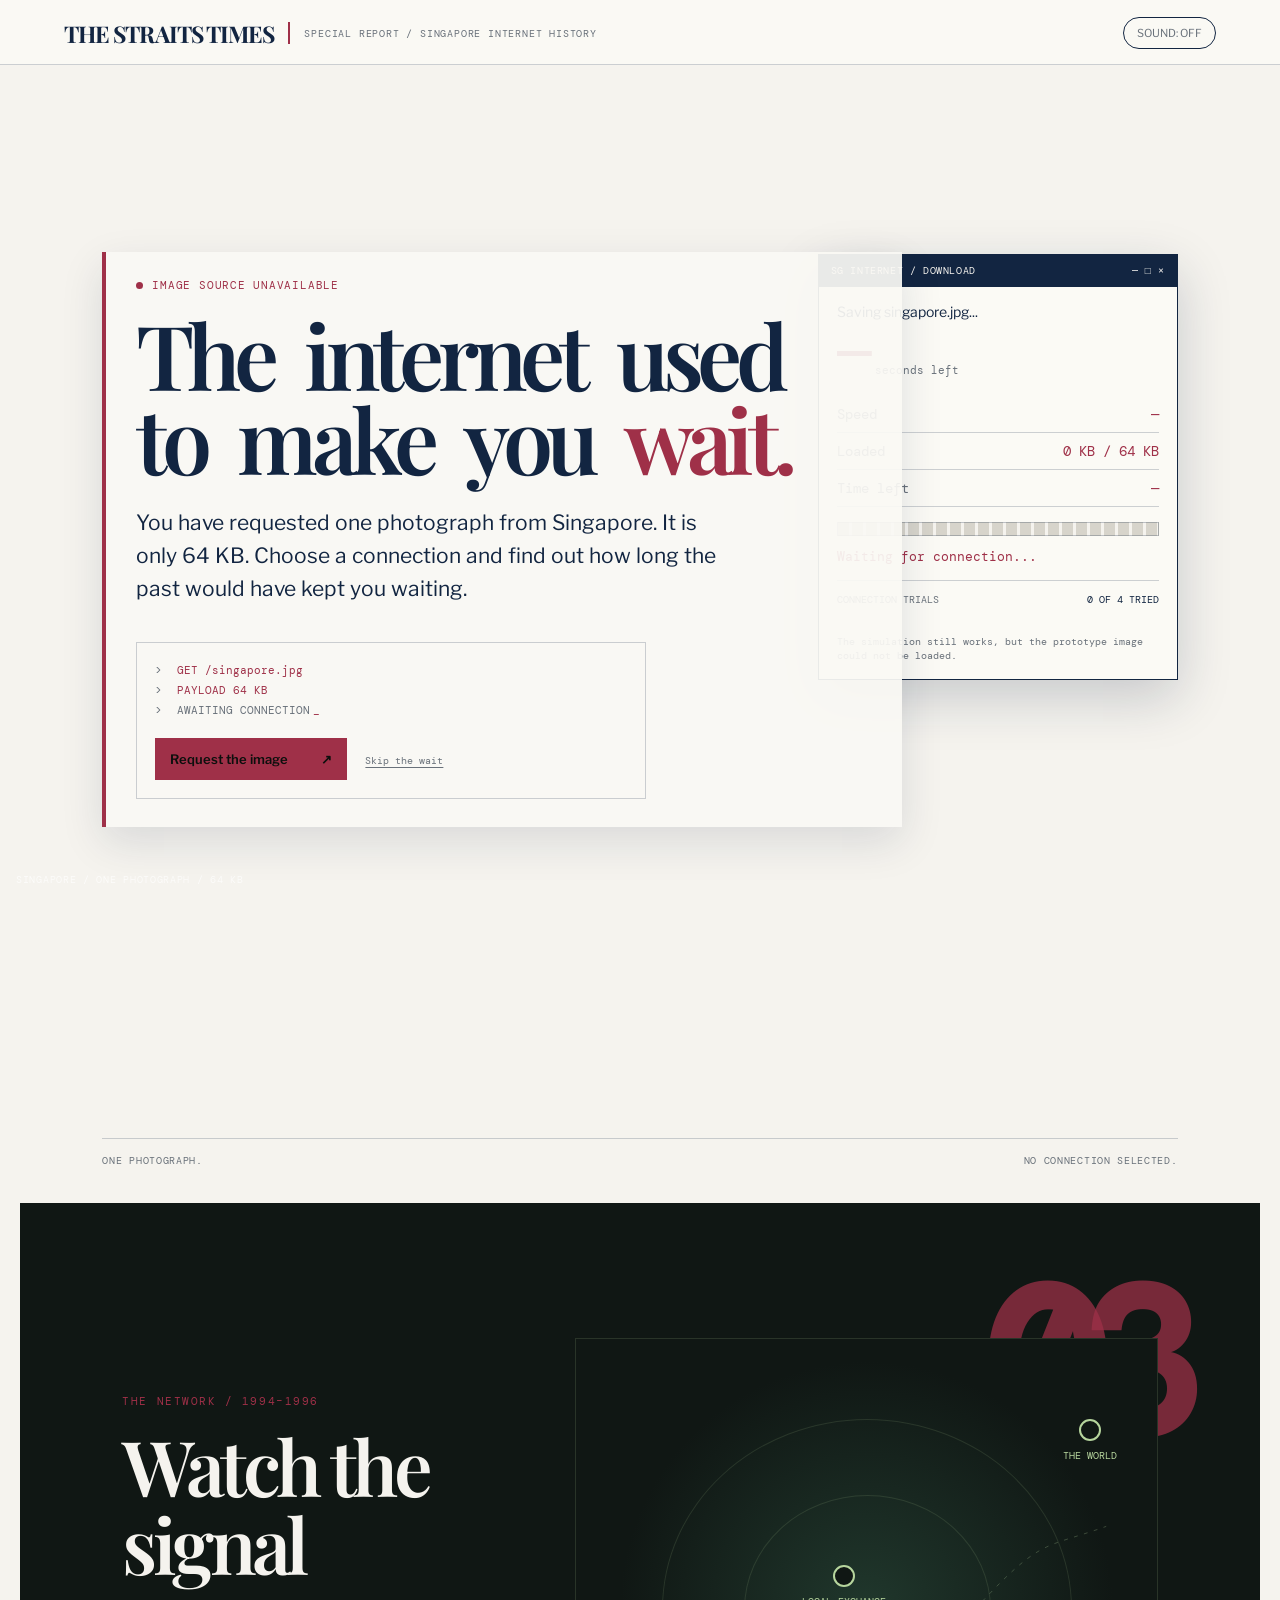
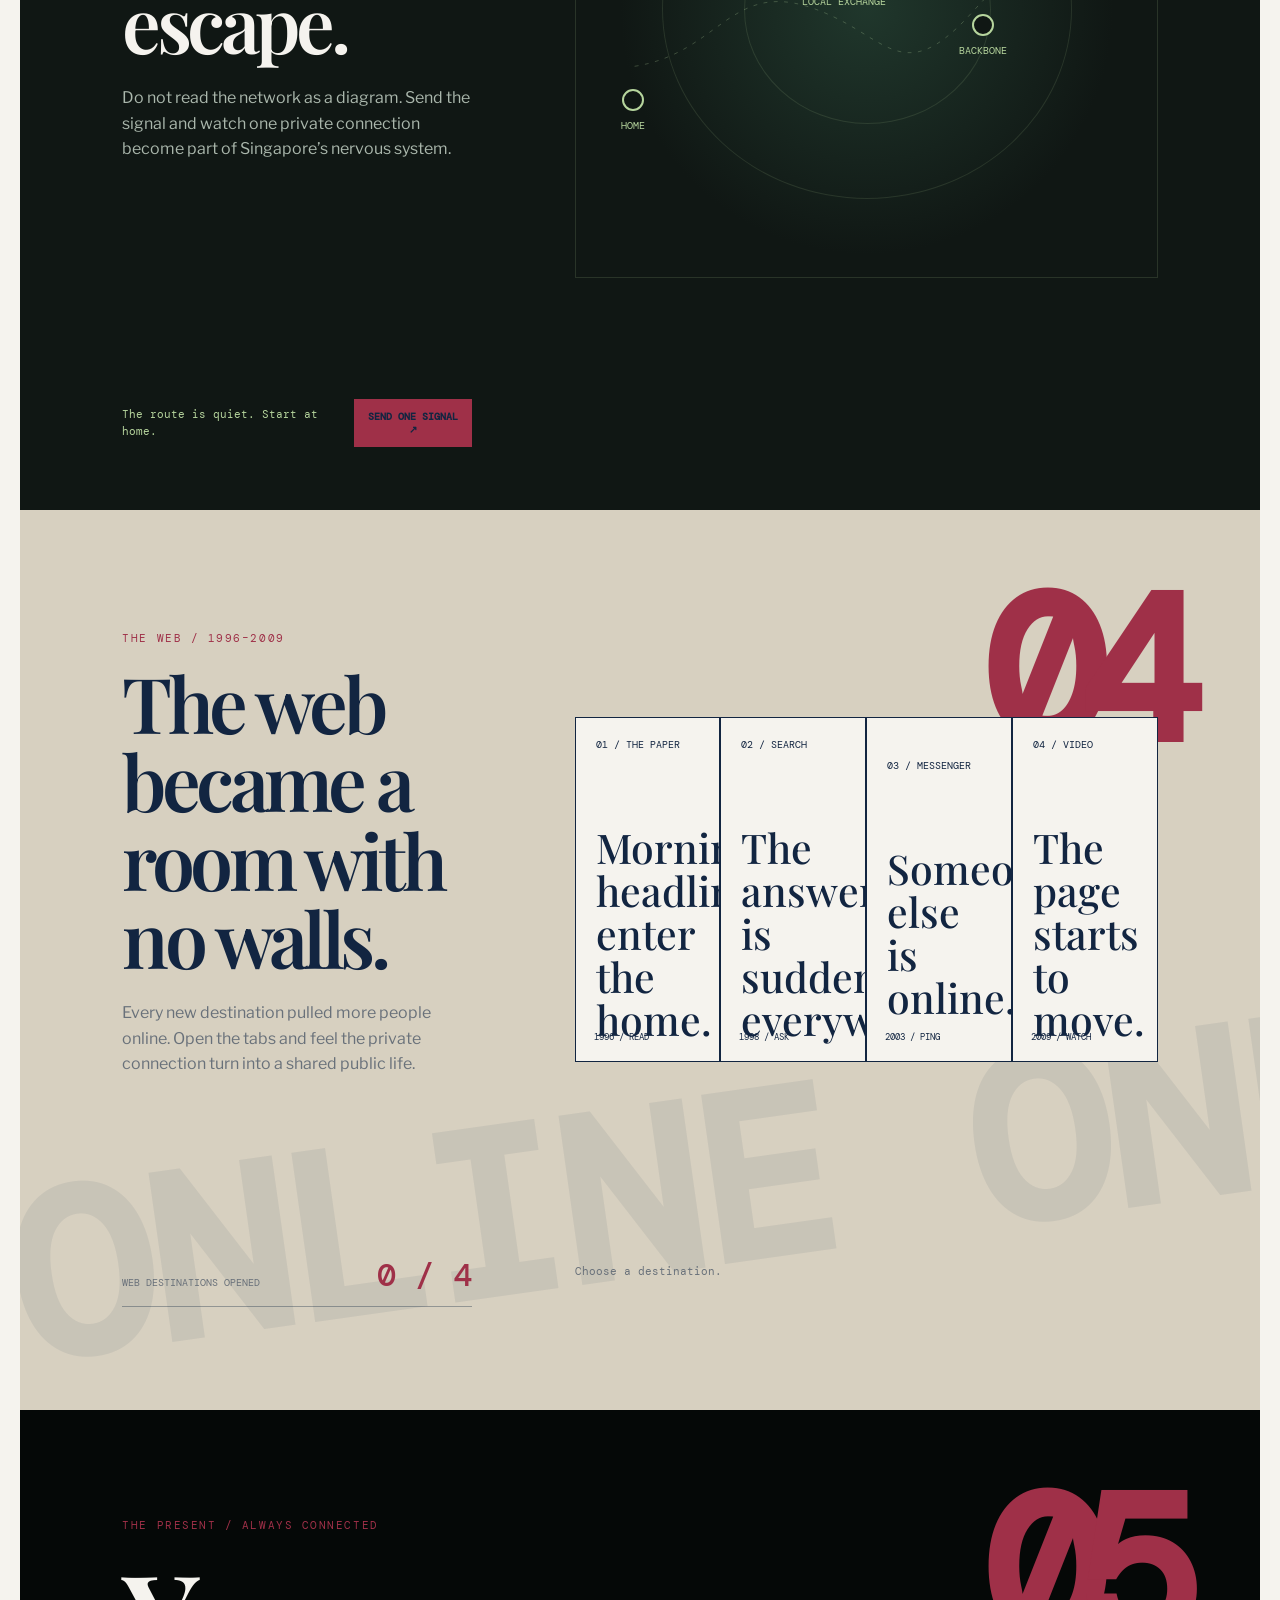
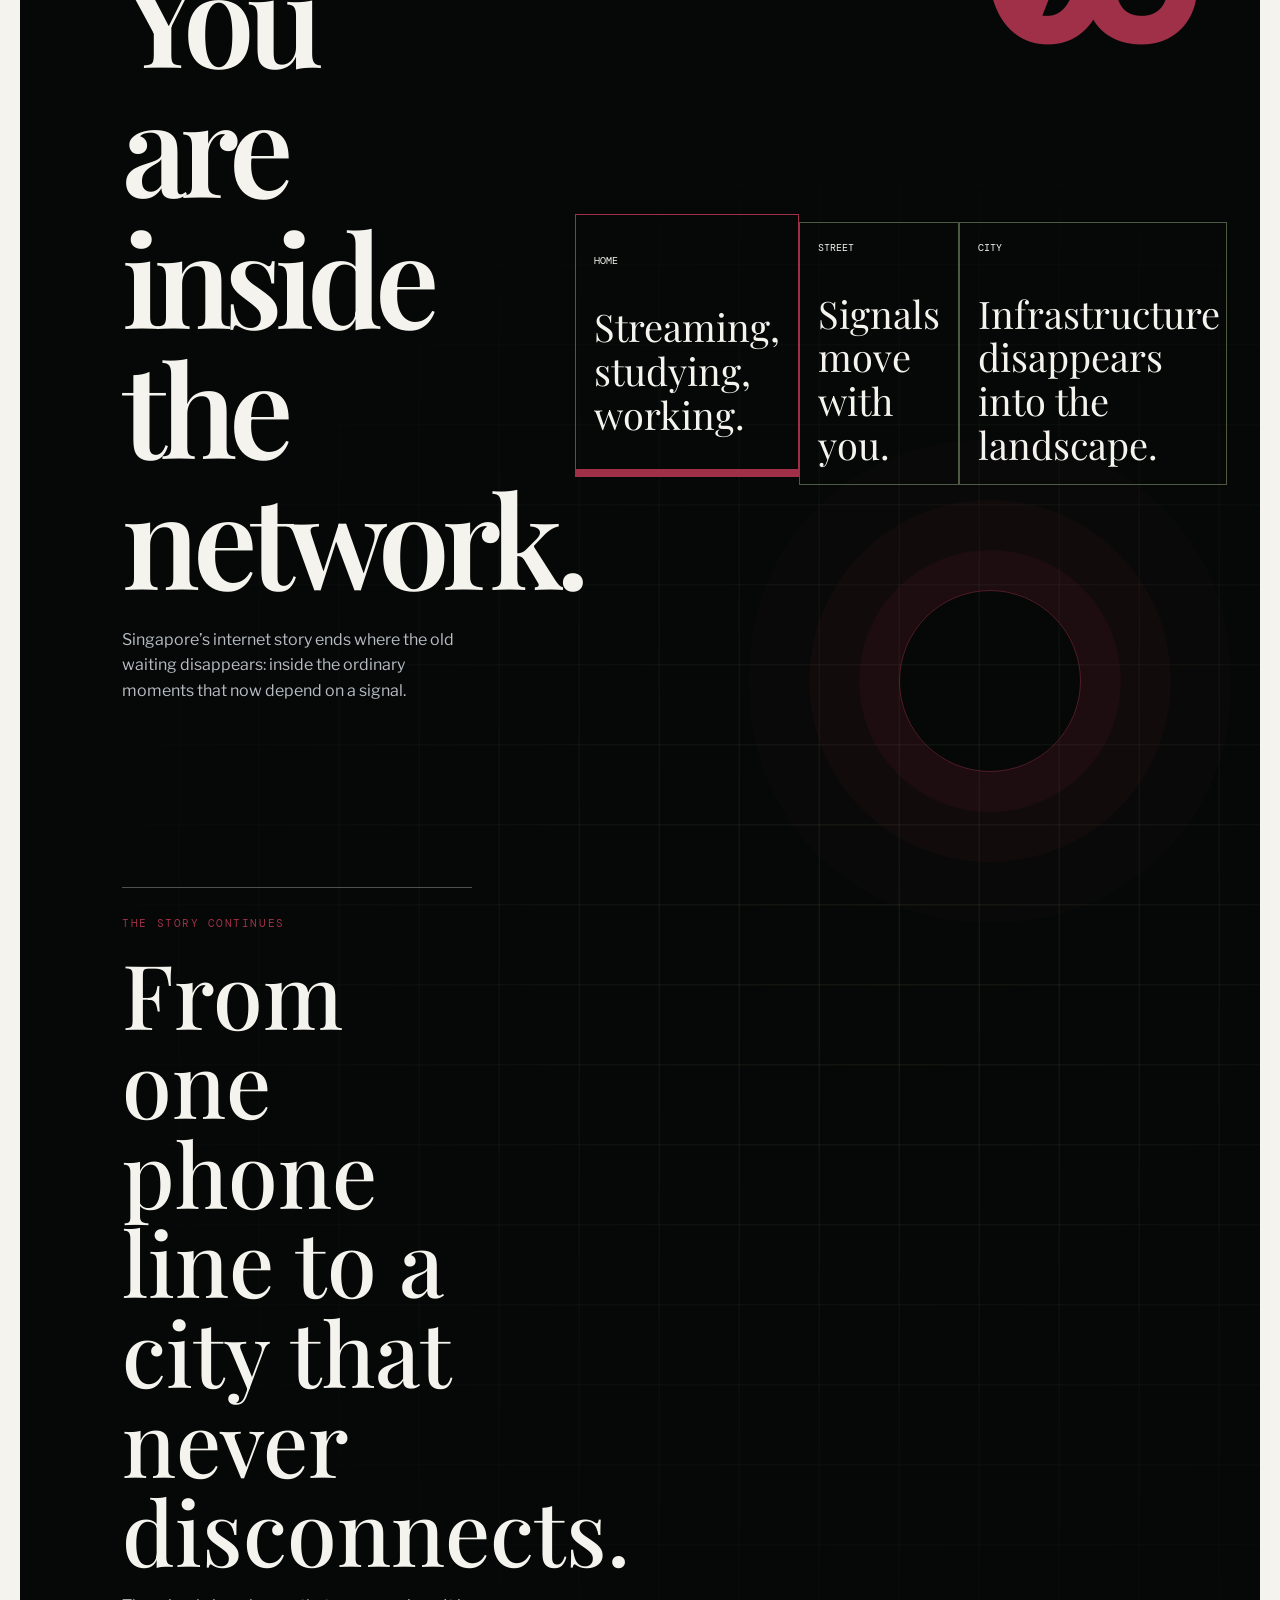
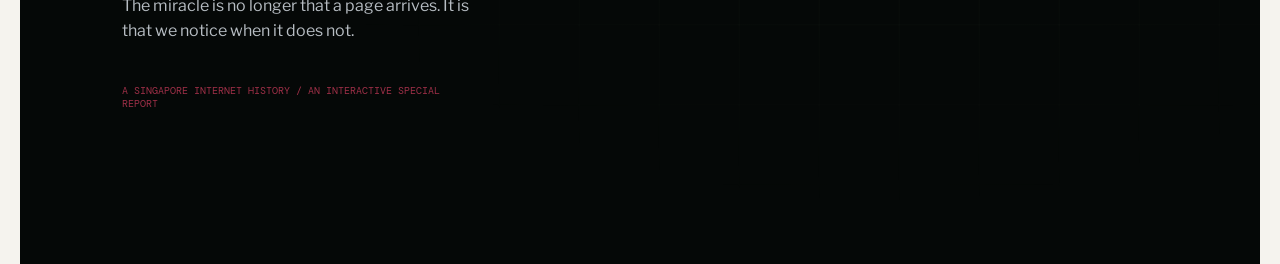
==== prototype.html @ 26a50303 "started a storytelling website" ====
<!doctype html>
<html lang="en">
  <head>
    <meta charset="utf-8">
    <meta name="viewport" content="width=device-width, initial-scale=1">
    <title>Singapore Connected — Loading Prototype</title>
    <link rel="stylesheet" href="prototype.css">
    <script src="https://cdn.jsdelivr.net/npm/d3@7"></script>
    <script src="https://cdn.jsdelivr.net/npm/scrollama@3"></script>
  </head>
  <body>
    <main class="experience" id="experience">
      <header class="topbar">
        <div class="masthead">
          <span class="masthead-name">THE STRAITS TIMES</span>
          <span class="masthead-rule" aria-hidden="true"></span>
          <span class="masthead-section">SPECIAL REPORT / SINGAPORE INTERNET HISTORY</span>
        </div>
        <button class="sound-toggle" id="soundToggle" type="button" aria-pressed="false">
          Sound: off
        </button>
      </header>

      <section class="intro" aria-labelledby="pageTitle">
        <p class="status-line"><span class="status-dot" aria-hidden="true"></span><span id="statusText">Connection timed out</span></p>
        <h1 id="pageTitle" aria-label="The internet used to make you wait.">
          <span class="title-word">The</span>
          <span class="title-word">internet</span>
          <span class="title-word">used</span>
          <span class="title-word">to</span>
          <span class="title-word">make</span>
          <span class="title-word">you</span>
          <span class="title-word title-word-accent">wait.</span>
        </h1>
        <p class="intro-copy">
          You have requested one photograph from Singapore. It is only 64 KB.
          Choose a connection and find out how long the past would have kept you waiting.
        </p>
        <div class="request-console">
          <div class="console-line"><span>&gt;</span> GET /singapore.jpg</div>
          <div class="console-line"><span>&gt;</span> PAYLOAD 64 KB</div>
          <div class="console-line console-muted" id="consoleStatus"><span>&gt;</span> AWAITING CONNECTION<span class="cursor" aria-hidden="true">_</span></div>
          <button class="request-button" id="requestButton" type="button">Request the image <span>↗</span></button>
          <button class="skip-button" id="skipButton" type="button">Skip the wait</button>
        </div>
      </section>

      <section class="loader-stage" aria-label="Internet loading simulation">
        <div class="photo-frame">
          <div class="photo-placeholder" aria-hidden="true">NO SIGNAL</div>
          <img
            id="scene"
            class="scene"
            src="https://images.unsplash.com/photo-1525625293386-3f8f99389edd?auto=format&fit=crop&w=1200&q=65"
            alt="Singapore skyline with Marina Bay Sands and the city skyline"
          >
          <div class="scanlines" aria-hidden="true"></div>
          <div class="load-mask" id="loadMask" aria-hidden="true"></div>
          <div class="image-caption">Singapore / one photograph / <span id="imageSize">64 KB</span></div>
        </div>

        <aside class="telemetry" aria-live="polite">
          <div class="window-bar">
            <span>SG INTERNET / DOWNLOAD</span>
            <span aria-hidden="true">— □ ×</span>
          </div>
          <div class="download-title" id="downloadTitle">Saving singapore.jpg...</div>
          <div class="wait-hero"><strong id="heroTime">—</strong><span>seconds left</span></div>
          <div class="telemetry-row"><span>Speed</span><strong id="speedReadout">—</strong></div>
          <div class="telemetry-row"><span>Loaded</span><strong id="loadedReadout">0 KB / 64 KB</strong></div>
          <div class="telemetry-row"><span>Time left</span><strong id="timeReadout">—</strong></div>
          <div class="progress-track" role="progressbar" aria-label="Image loading progress" aria-valuemin="0" aria-valuemax="100" aria-valuenow="0">
            <div class="progress-bar" id="progressBar"></div>
          </div>
          <p class="reveal-message" id="revealMessage">Waiting for connection...</p>
          <div class="comparison">
            <div class="comparison-heading"><span>Connection trials</span><strong id="triedCount">0 of 4 tried</strong></div>
            <div class="comparison-bars" id="comparisonBars"></div>
            <div class="comparison-multipliers" id="comparisonMultipliers"></div>
          </div>
          <p class="telemetry-note" id="telemetryNote">64 KB payload. Theoretical maximum speeds.</p>
        </aside>
      </section>

      <section class="connections" aria-labelledby="connectionsTitle">
        <div class="section-heading">
          <p class="eyebrow">Choose an era</p>
          <h2 id="connectionsTitle">Now try the connection you grew up with.</h2>
        </div>
        <div class="connection-grid" id="connectionGrid">
          <button class="connection is-selected" type="button" data-era="dialup">
            <span class="connection-glyph" aria-hidden="true"></span>
            <span class="connection-year">1990s</span>
            <strong>Dial-up</strong>
            <span class="connection-wait">≈ 9.1 s</span>
            <span class="connection-speed">56 kbps</span>
            <span class="connection-tag">telephone line</span>
          </button>
          <button class="connection" type="button" data-era="adsl">
            <span class="connection-glyph" aria-hidden="true"></span>
            <span class="connection-year">2000s</span>
            <strong>ADSL</strong>
            <span class="connection-wait">≈ 0.3 s</span>
            <span class="connection-speed">1.5 Mbps</span>
            <span class="connection-tag">always-on connection</span>
          </button>
          <button class="connection" type="button" data-era="fibre">
            <span class="connection-glyph" aria-hidden="true"></span>
            <span class="connection-year">2010s</span>
            <strong>Fibre</strong>
            <span class="connection-wait">≈ 5 ms</span>
            <span class="connection-speed">100 Mbps</span>
            <span class="connection-tag">light through glass</span>
          </button>
          <button class="connection" type="button" data-era="5g">
            <span class="connection-glyph" aria-hidden="true"></span>
            <span class="connection-year">Today</span>
            <strong>5G</strong>
            <span class="connection-wait">≈ 1 ms</span>
            <span class="connection-speed">1 Gbps</span>
            <span class="connection-tag">low-latency mobile</span>
          </button>
        </div>
        <p class="honesty-note">
          <span aria-hidden="true">i</span>
          Prototype timings use a 64 KB image payload and theoretical maximum speeds.
          Actual connections were often slower.
        </p>
        <p class="next-prompt" id="nextPrompt">Same image. Four connections.<br><strong>Try every connection to compare the eras.</strong></p>
      </section>

      <footer class="footer-note">
        <span>One photograph.</span>
        <span id="footerMessage">No connection selected.</span>
      </footer>

      <section class="story-part room-part" id="storyPart" aria-labelledby="storyTitle" hidden>
        <div class="room-intro">
          <p class="story-kicker">PART TWO / ENTER THE CONNECTED HOME</p>
          <h2 id="storyTitle">What did the internet interrupt?</h2>
          <p>Before it lived in every pocket, getting online took over one room, one phone line and everyone’s attention.</p>
          <button class="story-enter" id="enterStory" type="button">Enter the room <span aria-hidden="true">↗</span></button>
        </div>

        <div class="room-scene" id="firstConnection" aria-label="Interactive 1990s Singapore home office" hidden>
          <div class="room-window">
            <span>BLOCK 18 / SINGAPORE / 1994</span>
            <span>FRIDAY / 11:47 PM</span>
          </div>
          <div class="room-wall-copy">A small room.<br>A slow connection.<br>A new world.</div>
          <div class="desk">
            <div class="desk-lamp" aria-hidden="true"></div>
            <button class="room-object telephone-object" id="telephoneObject" type="button" aria-label="Inspect the telephone">
              <span class="telephone-cord"></span>
              <span class="telephone-body">☎<b id="phoneAlert">CALL</b></span>
              <small>telephone line</small>
            </button>
            <button class="room-meter" id="meterObject" type="button" aria-label="Inspect the connection meter">
              <span class="meter-face"><b id="meterCost">S$0.00</b><em id="meterMinutes">00:00 online</em></span>
              <small>connection meter</small>
            </button>
            <button class="room-object modem-object" id="modemObject" type="button" aria-label="Inspect the modem">
              <span class="modem-lights"><i></i><i></i><i></i></span>
              <strong>56k</strong>
              <small>modem</small>
            </button>
            <button class="room-object computer-object" id="computerObject" type="button" aria-label="Inspect the computer">
              <span class="computer-screen">
                <b id="computerStatus">OFFLINE</b>
                <em class="crt-lines" id="computerPage">
                  <span>WELCOME TO SINGAPORE</span>
                  <span>CONNECTING TO SINGNET...</span>
                  <span>THE WORLD IS A CLICK AWAY</span>
                </em>
              </span>
              <span class="computer-base"></span>
              <small>desktop computer</small>
            </button>
          </div>
          <div class="room-story-card" id="roomStoryCard">
            <p class="story-kicker" id="roomKicker">LOOK AROUND</p>
            <h3 id="roomStoryTitle">The connection is not here yet.</h3>
            <p id="roomStoryCopy">Three objects tell the story. Start with the telephone.</p>
            <div class="room-progress"><span id="roomProgress"></span></div>
            <div class="room-tracker" id="roomTracker">0 of 3 explored</div>
            <div class="user-growth" id="userGrowth" hidden>
              <div class="user-growth-number"><strong id="userCount">1,500</strong><span>SingNet users</span></div>
              <div class="house-icons" id="houseIcons" aria-hidden="true"></div>
              <p class="source-credit">Source: National Library Board, Infopedia</p>
            </div>
            <p class="next-chapter" id="nextChapter" hidden>Next: the connection leaves the room.</p>
            <button class="follow-cable" id="followCable" type="button" hidden>Follow the cable <span aria-hidden="true">→</span></button>
          </div>
          <div class="room-focus-controls" aria-label="Room navigation">
            <button id="exitRoom" type="button">Exit room <span aria-hidden="true">×</span></button>
            <button id="nextObject" type="button">Next object <span aria-hidden="true">→</span></button>
          </div>
          <div class="cable-journey" id="cableJourney" hidden>
            <svg viewBox="0 0 1200 700" role="img" aria-label="A cable travelling from a home through a neighbourhood exchange and out to the world">
              <path class="cable-route" d="M92 516 C260 540 310 420 450 456 S620 570 744 420 S930 228 1128 176" />
              <circle cx="92" cy="516" r="13" /><circle cx="744" cy="420" r="13" /><circle cx="1128" cy="176" r="13" />
            </svg>
            <div class="cable-label cable-home">YOUR HOME</div>
            <div class="cable-label cable-exchange">THE EXCHANGE</div>
            <div class="cable-label cable-world">THE WORLD</div>
            <div class="cable-copy">
              <p class="story-kicker">FINAL FRAME / FOLLOW THE CABLE</p>
              <h3>The connection leaves the room.</h3>
              <p>From one telephone line, the signal travels to an exchange, across the city and out into a much larger network.</p>
              <button class="chapter-next" id="continueChapter3" type="button">Continue to Chapter 3 <span aria-hidden="true">→</span></button>
            </div>
          </div>
          <div class="room-caption">An imagined Singapore home office, reconstructed from the technology of the period.</div>
        </div>
      </section>

      <section class="story-chapter chapter-three" id="chapter3" hidden aria-labelledby="chapter3Title">
        <div class="chapter-number">03</div>
        <div class="chapter-heading">
          <p class="story-kicker">THE NETWORK / 1994–1996</p>
          <h2 id="chapter3Title">Watch the signal escape.</h2>
          <p>Do not read the network as a diagram. Send the signal and watch one private connection become part of Singapore’s nervous system.</p>
        </div>
        <div class="network-map" id="networkMap">
          <div class="network-node node-home" data-node="home"><i></i><span>home</span></div>
          <div class="network-node node-exchange" data-node="exchange"><i></i><span>local exchange</span></div>
          <div class="network-node node-backbone" data-node="backbone"><i></i><span>backbone</span></div>
          <div class="network-node node-world" data-node="world"><i></i><span>the world</span></div>
          <svg viewBox="0 0 900 440" aria-hidden="true">
            <path d="M92 310 C220 290 240 180 360 218 S500 350 610 230 S720 130 820 94"></path>
          </svg>
          <span class="network-packet" id="networkPacket" aria-hidden="true"></span>
        </div>
        <div class="chapter-action">
          <p class="chapter-status" id="networkStatus">The route is quiet. Start at home.</p>
          <button class="chapter-button" id="sendSignal" type="button">Send one signal <span>↗</span></button>
          <button class="chapter-button" id="continueChapter4" type="button" hidden>Open the web <span>→</span></button>
        </div>
      </section>

      <section class="story-chapter chapter-four" id="chapter4" hidden aria-labelledby="chapter4Title">
        <div class="chapter-number">04</div>
        <div class="chapter-heading">
          <p class="story-kicker">THE WEB / 1996–2009</p>
          <h2 id="chapter4Title">The web became a room with no walls.</h2>
          <p>Every new destination pulled more people online. Open the tabs and feel the private connection turn into a shared public life.</p>
        </div>
        <div class="web-grid" id="webGrid">
          <button class="web-card" type="button" data-web="news"><span>01 / THE PAPER</span><strong>Morning headlines enter the home.</strong><i>1996 / READ</i></button>
          <button class="web-card" type="button" data-web="search"><span>02 / SEARCH</span><strong>The answer is suddenly everywhere.</strong><i>1998 / ASK</i></button>
          <button class="web-card" type="button" data-web="social"><span>03 / MESSENGER</span><strong>Someone else is online.</strong><i>2003 / PING</i></button>
          <button class="web-card" type="button" data-web="video"><span>04 / VIDEO</span><strong>The page starts to move.</strong><i>2009 / WATCH</i></button>
        </div>
        <div class="crowd-meter">
          <span>web destinations opened</span>
          <strong id="webCount">0 / 4</strong>
        </div>
        <p class="chapter-status" id="webStatus">Choose a destination.</p>
        <button class="chapter-button chapter-four-next" id="continueChapter5" type="button" hidden>Continue to Chapter 5 <span>→</span></button>
      </section>

      <section class="story-chapter chapter-five" id="chapter5" hidden aria-labelledby="chapter5Title">
        <div class="chapter-number">05</div>
        <div class="chapter-heading">
          <p class="story-kicker">THE PRESENT / ALWAYS CONNECTED</p>
          <h2 id="chapter5Title">You are inside the network.</h2>
          <p>Singapore’s internet story ends where the old waiting disappears: inside the ordinary moments that now depend on a signal.</p>
        </div>
        <div class="always-grid" id="alwaysGrid">
          <button type="button" class="always-card is-active" data-always="home"><b>HOME</b><span>Streaming, studying, working.</span></button>
          <button type="button" class="always-card" data-always="street"><b>STREET</b><span>Signals move with you.</span></button>
          <button type="button" class="always-card" data-always="city"><b>CITY</b><span>Infrastructure disappears into the landscape.</span></button>
        </div>
        <div class="chapter-five-outro">
          <p class="story-kicker">THE STORY CONTINUES</p>
          <h3 id="alwaysTitle">From one phone line to a city that never disconnects.</h3>
          <p id="alwaysCopy">The miracle is no longer that a page arrives. It is that we notice when it does not.</p>
          <p class="final-credit">A Singapore internet history / an interactive special report</p>
        </div>
      </section>
    </main>
    <script src="prototype.js"></script>
  </body>
</html>
---- prototype.css ----
@import url('https://fonts.googleapis.com/css2?family=DM+Mono:wght@400;500&family=Libre+Franklin:wght@400;500;600;700&family=Playfair+Display:wght@500;600;700&display=swap');

:root {
  color-scheme: light;
  --ink: #122541;
  --muted: #69717a;
  --line: rgba(18, 37, 65, 0.2);
  --acid: #9f3048;
  --blue: #122541;
  --background: #f5f3ee;
  --panel: #fbfaf6;
}
@keyframes packet-route {
  0% { left: 10%; top: 68%; }
  35% { left: 41%; top: 45%; }
  68% { left: 68%; top: 54%; }
  100% { left: 90%; top: 17%; }
}
@keyframes cable-travel {
  to { stroke-dashoffset: -120; }
}
@keyframes cable-pulse {
  50% { filter: drop-shadow(0 0 12px rgba(159,48,72,.8)); transform: scale(1.25); transform-origin: center; }
}
@keyframes telephone-ring {
  0%, 100% { transform: translateX(0) rotate(0); }
  50% { transform: translateX(3px) rotate(4deg); }
}
@keyframes crt-line-in {
  from { opacity: 0; transform: translateY(5px); }
  to { opacity: 1; transform: translateY(0); }
}
.experience.is-transmitting .load-mask { background: repeating-linear-gradient(0deg, #0c0f0d 0, #0c0f0d 5px, #151a16 6px, #0c0f0d 8px); }
.experience.is-transmitting .scene { animation: signal-jitter .8s steps(2, end) infinite; }

* { box-sizing: border-box; }

body {
  margin: 0;
  background: var(--background);
  color: var(--ink);
  font-family: "Libre Franklin", Arial, sans-serif;
  overflow-x: hidden;
}

button { font: inherit; }

.experience {
  min-height: 100vh;
  max-width: none;
  margin: auto;
  padding: 0;
  overflow: hidden;
}

.topbar, .footer-note, .telemetry-row {
  display: flex;
  align-items: center;
  justify-content: space-between;
}

.topbar {
  align-items: center;
  background: rgba(250, 249, 245, .94);
  border-bottom: 1px solid var(--line);
  color: var(--ink);
  left: 0;
  padding: 17px clamp(20px, 5vw, 76px) 15px;
  position: absolute;
  right: 0;
  top: 0;
  z-index: 5;
}
.masthead { align-items: center; display: flex; gap: 14px; }
.masthead-name { font: 700 clamp(17px, 1.8vw, 25px) "Playfair Display", Georgia, serif; letter-spacing: -.04em; }
.masthead-rule { background: var(--acid); height: 22px; width: 2px; }
.masthead-section { color: var(--muted); font: 10px "DM Mono", monospace; letter-spacing: .08em; }
.eyebrow, .telemetry-label, .connection-year, .status-line, .image-caption, .honesty-note, .footer-note {
  font-family: "DM Mono", monospace;
  letter-spacing: .07em;
  text-transform: uppercase;
}
.eyebrow { color: var(--muted); font-size: 11px; margin: 0; }
.sound-toggle {
  border: 1px solid var(--ink);
  border-radius: 999px;
  background: transparent;
  color: var(--muted);
  cursor: pointer;
  font-size: 11px;
  padding: 8px 13px;
  text-transform: uppercase;
}
.sound-toggle:hover, .sound-toggle[aria-pressed="true"] { border-color: var(--acid); color: var(--acid); }

.intro {
  background: rgba(250, 249, 245, .93);
  border-left: 4px solid var(--acid);
  box-shadow: 0 15px 40px rgba(18, 37, 65, .12);
  left: clamp(20px, 8vw, 120px);
  max-width: 800px;
  padding: 26px 30px 28px;
  position: absolute;
  top: clamp(150px, 28vh, 290px);
  transition: opacity .8s ease, transform .8s ease;
  z-index: 4;
}
.status-line { align-items: center; color: var(--acid); display: flex; font-size: 11px; gap: 9px; margin: 0 0 20px; }
.status-dot { background: var(--acid); border-radius: 50%; display: inline-block; height: 7px; width: 7px; }
.status-dot.is-loading { animation: pulse 1s infinite; }
h1, h2, p { margin-top: 0; }
h1 { font: 600 clamp(42px, 7vw, 92px)/.94 "Playfair Display", Georgia, serif; letter-spacing: -.07em; margin-bottom: 27px; max-width: 780px; }
.title-word { display: inline-block; margin-right: .18em; opacity: 0; transform: translateY(28px) rotate(2deg); animation: word-in .8s cubic-bezier(.2,.8,.2,1) forwards; }
.title-word:nth-child(2) { animation-delay: .08s; }
.title-word:nth-child(3) { animation-delay: .16s; }
.title-word:nth-child(4) { animation-delay: .24s; }
.title-word:nth-child(5) { animation-delay: .32s; }
.title-word:nth-child(6) { animation-delay: .40s; }
.title-word:nth-child(7) { animation-delay: .48s; }
.title-word-accent { color: var(--acid); }
.intro-copy { color: var(--ink); font-size: clamp(17px, 1.7vw, 21px); line-height: 1.55; max-width: 590px; }
.request-console { border: 1px solid var(--line); margin-top: 37px; max-width: 510px; padding: 18px; position: relative; }
.console-line { color: var(--acid); font: 11px/1.8 "DM Mono", monospace; }
.console-line span:first-child { color: var(--muted); margin-right: 8px; }
.console-muted { color: var(--muted); }
.console-line.is-active { animation: console-flicker 1.1s steps(2, end) infinite; color: var(--ink); }
.cursor { animation: blink .9s infinite; color: var(--acid); margin-left: 3px; }
.request-button { background: var(--acid); border: 0; color: #0c0f0d; cursor: pointer; font-size: 13px; font-weight: 600; margin-top: 18px; padding: 13px 15px; }
.request-button:hover { background: var(--ink); }
.request-button span { display: inline-block; margin-left: 30px; transition: transform .2s; }
.request-button:hover span { transform: translate(3px, -3px); }
.skip-button { background: none; border: 0; color: var(--muted); cursor: pointer; font: 10px "DM Mono", monospace; margin-left: 15px; padding: 10px 0; text-decoration: underline; text-underline-offset: 3px; }
.skip-button:hover { color: var(--ink); }

.loader-stage { min-height: 100vh; position: relative; }
.photo-frame { background: #070907; height: 100vh; overflow: hidden; position: relative; width: 100vw; }
.photo-placeholder { align-items: center; color: #586058; display: flex; font: 11px "DM Mono", monospace; inset: 0; justify-content: center; letter-spacing: .2em; position: absolute; }
.scene { display: block; filter: grayscale(1) contrast(1.15) brightness(.7); height: 100%; object-fit: cover; opacity: .9; width: 100%; }
.scene.is-revealed { filter: grayscale(0) contrast(1.05) brightness(.95); }
.scene[data-era="dialup"] { filter: grayscale(1) sepia(.22) contrast(1.18) brightness(.78) blur(.45px); image-rendering: pixelated; }
.scene[data-era="adsl"] { filter: grayscale(.55) sepia(.08) contrast(1.06) saturate(.8); }
.scene[data-era="fibre"] { filter: contrast(1.02) saturate(1.02); }
.scene[data-era="5g"] { filter: contrast(1.04) saturate(1.16); }
.load-mask { background: var(--background); inset: 0; position: absolute; transform-origin: top; }
.scanlines { background: repeating-linear-gradient(0deg, transparent 0, transparent 3px, rgba(0, 0, 0, .13) 4px); inset: 0; pointer-events: none; position: absolute; }
.image-caption { bottom: 14px; color: rgba(255,255,255,.7); font-size: 10px; left: 16px; position: absolute; }

.telemetry {
  background: rgba(251, 250, 246, .97);
  border: 1px solid var(--ink);
  box-shadow: 0 18px 50px rgba(18, 37, 65, .2);
  bottom: clamp(220px, 24vh, 280px);
  padding: 0 18px 16px;
  position: absolute;
  right: clamp(20px, 8vw, 120px);
  width: min(360px, calc(100vw - 40px));
  z-index: 3;
}
.window-bar {
  background: var(--ink);
  border-bottom: 1px solid var(--ink);
  color: var(--background);
  display: flex;
  font: 10px "DM Mono", monospace;
  justify-content: space-between;
  letter-spacing: .06em;
  margin: 0 -18px 16px;
  padding: 9px 12px;
}
.download-title { color: var(--ink); font-size: 14px; margin-bottom: 7px; }
.wait-hero { align-items: baseline; display: flex; gap: 9px; margin-bottom: 14px; }
.wait-hero strong { color: var(--acid); font: 500 clamp(42px, 5vw, 58px) "DM Mono", monospace; letter-spacing: -.09em; line-height: .95; }
.wait-hero span { color: var(--muted); font: 11px "DM Mono", monospace; }
.telemetry-row { border-bottom: 1px solid var(--line); font: 14px "DM Mono", monospace; padding: 9px 0; }
.telemetry-row span { color: var(--muted); }
.telemetry-row strong { color: var(--acid); font-weight: 400; }
.progress-track { background: repeating-linear-gradient(90deg, #d7d4cb 0 11px, #f5f3ee 11px 14px); border: 1px solid rgba(18,37,65,.25); height: 14px; margin: 15px 0 12px; overflow: hidden; padding: 2px; }
.progress-bar { background: repeating-linear-gradient(90deg, var(--acid) 0 9px, transparent 9px 12px); height: 100%; transform: scaleX(0); transform-origin: left; width: 100%; }
.reveal-message { color: var(--acid); font: 13px/1.4 "DM Mono", monospace; margin: 10px 0 14px; min-height: 0; }
.comparison { border-top: 1px solid var(--line); padding-top: 12px; }
.comparison-heading { color: var(--muted); display: flex; font: 10px "DM Mono", monospace; justify-content: space-between; margin-bottom: 8px; text-transform: uppercase; }
.comparison-heading strong { color: var(--ink); font-weight: 400; }
.comparison-bars { display: grid; gap: 5px; }
.comparison-item { align-items: center; display: grid; gap: 7px; grid-template-columns: 38px 1fr 54px; }
.comparison-label, .comparison-value { color: var(--muted); font: 9px "DM Mono", monospace; }
.comparison-value { color: var(--ink); text-align: right; }
.comparison-track { background: #262b26; height: 5px; overflow: hidden; }
.comparison-fill { background: var(--acid); height: 100%; transform-origin: left; }
.comparison-multipliers { color: var(--acid); display: grid; font: 10px/1.5 "DM Mono", monospace; gap: 2px; margin-top: 9px; }
.telemetry-note { color: var(--muted); font: 10px/1.4 "DM Mono", monospace; margin: 12px 0 0; }
.next-prompt { color: var(--muted); font: 11px/1.7 "DM Mono", monospace; margin: 18px 0 0; opacity: 0; transform: translateY(8px); transition: opacity .6s .35s, transform .6s .35s; }
.next-prompt strong { color: var(--ink); font-weight: 400; }
.next-prompt.is-visible { opacity: 1; transform: translateY(0); }
.room-part { min-height: 100vh; overflow: hidden; padding: 0; position: relative; }
.room-intro { left: clamp(24px, 8vw, 130px); max-width: 470px; position: absolute; top: 16vh; z-index: 4; }
.room-intro h2 { font-size: clamp(48px, 8vw, 110px); margin-bottom: 20px; }
.room-intro > p:not(.story-kicker) { color: var(--muted); font-size: 17px; line-height: 1.55; max-width: 410px; }
.room-scene { background: linear-gradient(180deg, #252b35 0 57%, #4a2d2b 57% 60%, #211a1b 60% 100%); height: 100vh; min-height: 680px; overflow: hidden; position: relative; transform-origin: center; transition: background 1s ease, transform .9s cubic-bezier(.2,.8,.2,1); width: 100%; }
.room-scene.is-zooming { transform: scale(1.65); }
.room-scene.room-awake { background: linear-gradient(180deg, #dedbd1 0 57%, #a96545 57% 60%, #553d35 60% 100%); }
.room-scene[data-frame="1"] { background: linear-gradient(180deg, #b9b3a5 0 57%, #a96545 57% 60%, #553d35 60% 100%); }
.room-scene[data-frame="2"] { background: linear-gradient(180deg, #dedbd1 0 57%, #a96545 57% 60%, #553d35 60% 100%); }
.room-scene[data-frame="3"] { background: linear-gradient(180deg, #d9d8d1 0 57%, #a96545 57% 60%, #553d35 60% 100%); }
.room-scene.frame-change { animation: frame-flash .65s ease; }
.room-scene::before { background: repeating-linear-gradient(90deg, transparent 0 90px, rgba(18,37,65,.045) 91px 92px), linear-gradient(110deg, transparent 35%, rgba(255,255,255,.35) 35.2% 55%, transparent 55.2%); content: ""; inset: 0; pointer-events: none; position: absolute; }
.room-window { color: rgba(18,37,65,.55); display: flex; font: 10px "DM Mono", monospace; justify-content: space-between; left: 5vw; letter-spacing: .1em; position: absolute; right: 5vw; top: 25px; }
.room-wall-copy { bottom: 39%; color: rgba(18,37,65,.12); font: 600 clamp(38px, 6vw, 90px)/.86 "Playfair Display", Georgia, serif; position: absolute; right: 7vw; text-align: right; }
.desk { background: linear-gradient(180deg, #9a5d40, #58362e); bottom: 0; height: 42%; left: 0; position: absolute; right: 0; }
.desk::before { background: rgba(18,37,65,.2); content: ""; height: 10px; left: 0; position: absolute; right: 0; top: 0; }
.desk-lamp { background: #d3a776; border-radius: 50% 50% 5px 5px; height: 120px; position: absolute; right: 14%; top: -150px; transform: perspective(100px) rotateX(12deg); width: 150px; }
.desk-lamp::after { background: #122541; content: ""; height: 150px; left: 73px; position: absolute; top: 110px; width: 4px; }
.room-object { background: transparent; border: 0; color: var(--ink); cursor: pointer; position: absolute; z-index: 2; }
.room-object small { color: var(--background); display: block; font: 10px "DM Mono", monospace; margin-top: 8px; text-transform: uppercase; }
.room-object:hover small, .room-object.is-inspected small { color: var(--acid); }
.telephone-object { left: 14%; top: 31%; transform: rotate(-5deg); }
.telephone-body { background: #eee5d4; border: 3px solid var(--ink); border-radius: 22px 22px 12px 12px; box-shadow: 8px 10px 0 rgba(18,37,65,.2); display: block; font-size: 46px; height: 64px; line-height: 58px; position: relative; width: 114px; }
.telephone-body b { color: var(--acid); display: block; font: 9px "DM Mono", monospace; left: 76px; position: absolute; top: 16px; transform: rotate(5deg); }
.telephone-cord { border-bottom: 2px solid var(--ink); border-radius: 50%; display: block; height: 40px; left: 70px; position: absolute; top: 60px; width: 80px; }
.room-meter { background: #d3a776; border: 3px solid var(--ink); box-shadow: 8px 10px 0 rgba(18,37,65,.2); color: var(--ink); cursor: pointer; left: 26%; padding: 10px; position: absolute; top: 37%; transform: rotate(3deg); z-index: 2; }
.room-meter small { color: var(--background); display: block; font: 10px "DM Mono", monospace; margin-top: 8px; text-transform: uppercase; }
.meter-face { background: #292b28; border: 2px solid var(--ink); display: block; padding: 9px 10px 7px; text-align: left; width: 122px; }
.meter-face b { color: var(--acid); display: block; font: 600 18px "DM Mono", monospace; }
.meter-face em { color: #b6d59d; display: block; font: 9px "DM Mono", monospace; margin-top: 5px; }
.room-meter:hover, .room-meter.is-inspected { filter: drop-shadow(0 0 15px rgba(159,48,72,.5)); }
.modem-object { left: 39%; top: 25%; }
.modem-object strong { background: #2b2924; border: 3px solid var(--ink); box-shadow: 8px 10px 0 rgba(18,37,65,.2); color: #b6d59d; display: block; font: 600 32px "DM Mono", monospace; letter-spacing: -.12em; padding: 28px 16px 18px; width: 150px; }
.modem-lights { display: flex; gap: 7px; left: 16px; position: absolute; top: 16px; z-index: 1; }
.modem-lights i { background: #b6d59d; border-radius: 50%; height: 5px; width: 5px; }
.computer-object { right: 10%; top: 8%; }
.computer-screen { background: #263d32; border: 9px solid #e6dfd0; box-shadow: 12px 14px 0 rgba(18,37,65,.25); display: flex; flex-direction: column; height: 190px; justify-content: center; padding: 15px; text-align: left; width: 290px; }
.computer-screen b { color: #b6d59d; font: 14px "DM Mono", monospace; }
.computer-screen em { color: #9db18d; font: 12px/1.4 "DM Mono", monospace; margin-top: 12px; }
.crt-lines { display: flex; flex-direction: column; gap: 7px; }
.crt-lines span { opacity: 0; }
.room-scene.computer-online .crt-lines span { animation: crt-line-in .45s forwards; }
.room-scene.computer-online .crt-lines span:nth-child(2) { animation-delay: .5s; }
.room-scene.computer-online .crt-lines span:nth-child(3) { animation-delay: 1s; }
.computer-base { background: #e6dfd0; display: block; height: 16px; margin: 0 auto; width: 180px; }
.room-object.is-inspected { filter: drop-shadow(0 0 15px rgba(159,48,72,.5)); }
.room-scene.is-focused { transform: scale(2.35); }
.room-scene.is-focused .room-object:not(.is-inspected), .room-scene.is-focused .room-window, .room-scene.is-focused .room-wall-copy, .room-scene.is-focused .room-caption, .room-scene.is-focused .desk-lamp { opacity: .08; }
.room-scene.is-focused .room-story-card { transform: scale(.43); transform-origin: left bottom; }
.room-scene.is-focused .room-focus-controls { display: flex; transform: scale(.43); transform-origin: right top; }
.room-focus-controls { display: none; gap: 8px; position: absolute; right: 5vw; top: 62px; z-index: 8; }
.room-focus-controls button { background: var(--background); border: 1px solid var(--ink); color: var(--ink); cursor: pointer; font: 600 10px "DM Mono", monospace; padding: 11px 13px; text-transform: uppercase; }
.room-focus-controls button:hover { background: var(--acid); }
.room-scene.phone-occupied .telephone-body { background: #d3a776; }
.room-scene.phone-ringing .telephone-body { animation: telephone-ring .18s steps(2, end) infinite; background: var(--acid); }
.room-scene.phone-ringing .modem-object { filter: grayscale(1); opacity: .45; }
.room-scene.connection-cut .computer-screen { filter: brightness(.45); }
.room-scene.connection-cut #computerStatus { color: var(--acid); }
.room-scene.connection-cut #computerPage { opacity: .25; }
.room-scene.modem-active .modem-lights i:nth-child(2) { animation: modem-blink .45s infinite; }
.room-scene.modem-active .modem-lights i:nth-child(3) { animation: modem-blink .7s .2s infinite; }
.room-scene.computer-online .computer-screen { background: #1d4433; }
.room-scene.computer-online .computer-screen em { color: #d7e8c9; }
.room-story-card { background: rgba(250,249,245,.94); border-left: 4px solid var(--acid); bottom: 10%; left: 7%; max-width: 340px; padding: 20px 24px; position: absolute; z-index: 3; }
.room-story-card h3 { font: 600 28px/1.05 "Playfair Display", Georgia, serif; margin: 0 0 10px; }
.room-story-card p:not(.story-kicker) { color: var(--muted); font-size: 13px; line-height: 1.45; margin: 0; }
.room-progress { background: #d7d4cb; height: 6px; margin-top: 18px; overflow: hidden; }
.room-progress span { background: var(--acid); display: block; height: 100%; transform: scaleX(0); transform-origin: left; transition: transform .6s; width: 100%; }
.room-tracker { color: var(--muted); font: 10px "DM Mono", monospace; margin-top: 12px; text-transform: uppercase; }
.user-growth { border-top: 1px solid var(--line); margin-top: 16px; padding-top: 14px; }
.user-growth-number { align-items: baseline; display: flex; gap: 8px; }
.user-growth-number strong { color: var(--acid); font: 500 30px "DM Mono", monospace; letter-spacing: -.08em; }
.user-growth-number span { color: var(--muted); font: 10px "DM Mono", monospace; }
.house-icons { display: flex; flex-wrap: wrap; gap: 4px; margin-top: 12px; max-width: 260px; }
.house-icons i { background: var(--ink); display: block; height: 8px; opacity: .14; position: relative; width: 11px; }
.house-icons i::before { border-bottom: 4px solid var(--ink); border-left: 6px solid transparent; border-right: 6px solid transparent; content: ""; left: 0; position: absolute; top: -4px; }
.house-icons i.is-lit { background: var(--acid); opacity: 1; }
.house-icons i.is-lit::before { border-bottom-color: var(--acid); }
.source-credit { color: var(--muted); font: 9px/1.4 "DM Mono", monospace; margin: 12px 0 0; }
.next-chapter { border-top: 1px solid var(--line); color: var(--acid); font: 10px/1.5 "DM Mono", monospace; margin: 14px 0 0; padding-top: 12px; }
.follow-cable { background: var(--ink); border: 0; color: var(--background); cursor: pointer; font: 600 10px "DM Mono", monospace; margin-top: 14px; padding: 10px 12px; text-transform: uppercase; }
.follow-cable:hover { background: var(--acid); }
.follow-cable span { margin-left: 26px; }
.cable-journey { background: linear-gradient(180deg, #dce1e0, #f3efe4 55%, #c7b29a); inset: 0; opacity: 0; position: absolute; transform: scale(1.08); transition: opacity .8s, transform 1s; z-index: 5; }
.cable-journey[hidden] { display: block; pointer-events: none; visibility: hidden; }
.room-scene.cable-mode .cable-journey { opacity: 1; transform: scale(1); visibility: visible; }
.cable-journey svg { height: 100%; position: absolute; width: 100%; }
.cable-journey svg path { fill: none; stroke: var(--ink); stroke-dasharray: 8 12; stroke-width: 4; }
.cable-journey.is-travelling svg path { animation: cable-travel 2.4s linear infinite; }
.cable-journey svg circle { fill: var(--acid); }
.cable-journey.is-travelling svg circle { animation: cable-pulse 1.2s ease-in-out infinite; }
.cable-label { color: var(--muted); font: 10px "DM Mono", monospace; position: absolute; }
.cable-home { left: 8%; top: 72%; }
.cable-exchange { left: 58%; top: 57%; }
.cable-world { right: 7%; top: 20%; }
.cable-copy { background: rgba(250,249,245,.94); border-left: 4px solid var(--acid); left: 8%; max-width: 390px; padding: 24px; position: absolute; top: 16%; }
.cable-copy h3 { font: 600 38px/1.02 "Playfair Display", Georgia, serif; margin: 0 0 12px; }
.cable-copy p:not(.story-kicker):not(.cable-next) { color: var(--muted); font-size: 14px; line-height: 1.5; }
.cable-next { color: var(--acid); font: 10px/1.5 "DM Mono", monospace; margin: 18px 0 0; }
.chapter-next, .chapter-button { background: var(--ink); border: 0; color: var(--background); cursor: pointer; font: 600 10px "DM Mono", monospace; padding: 11px 13px; text-transform: uppercase; }
.chapter-next:hover, .chapter-button:hover { background: var(--acid); color: var(--ink); }
.story-chapter { background: var(--background); min-height: 100vh; padding: 12vh 8vw; position: relative; }
.chapter-number { color: var(--acid); font: 600 clamp(80px, 16vw, 220px)/.8 "DM Mono", monospace; letter-spacing: -.14em; position: absolute; right: 7vw; top: 9vh; }
.chapter-heading { max-width: 650px; position: relative; z-index: 1; }
.chapter-heading h2 { font: 500 clamp(44px, 7vw, 100px)/.92 "Playfair Display", Georgia, serif; letter-spacing: -.04em; margin: 0 0 22px; max-width: 700px; }
.chapter-heading > p:not(.story-kicker) { color: var(--muted); font-size: 16px; line-height: 1.6; max-width: 520px; }
.network-map { background: #e8e5dc; border: 1px solid var(--line); height: min(52vh, 470px); margin-top: 55px; overflow: hidden; position: relative; }
.network-map svg { height: 100%; inset: 0; position: absolute; width: 100%; }
.network-map path { fill: none; stroke: rgba(18,37,65,.2); stroke-dasharray: 6 10; stroke-width: 3; }
.network-map.is-live path { animation: cable-travel 1.8s linear infinite; stroke: var(--acid); }
.network-node { align-items: center; display: flex; flex-direction: column; font: 10px "DM Mono", monospace; gap: 8px; position: absolute; text-transform: uppercase; z-index: 1; }
.network-node i { background: var(--background); border: 2px solid var(--ink); border-radius: 50%; display: block; height: 22px; width: 22px; }
.network-node.is-reached i { background: var(--acid); box-shadow: 0 0 0 8px rgba(159,48,72,.15); }
.node-home { left: 8%; top: 65%; }
.node-exchange { left: 39%; top: 42%; }
.node-backbone { left: 66%; top: 51%; }
.node-world { right: 7%; top: 15%; }
.network-packet { background: var(--acid); border-radius: 50%; box-shadow: 0 0 0 7px rgba(159,48,72,.18); display: none; height: 12px; left: 10%; position: absolute; top: 68%; width: 12px; z-index: 2; }
.network-map.is-live .network-packet { animation: packet-route 2.8s ease-in-out infinite; display: block; }
.chapter-action { align-items: center; display: flex; gap: 20px; justify-content: space-between; margin-top: 18px; max-width: 650px; }
.chapter-status { color: var(--muted); font: 11px/1.5 "DM Mono", monospace; margin: 0; }
.web-grid { display: grid; gap: 12px; grid-template-columns: repeat(4, 1fr); margin-top: 70px; }
.web-card { background: #e9e7e0; border: 1px solid var(--ink); color: var(--ink); cursor: pointer; min-height: 220px; padding: 18px; position: relative; text-align: left; transition: background .3s, color .3s, transform .3s; }
.web-card:hover, .web-card.is-open { background: var(--ink); color: var(--background); transform: translateY(-8px); }
.web-card span, .web-card i { display: block; font: 10px "DM Mono", monospace; }
.web-card strong { display: block; font: 500 clamp(22px, 3vw, 38px)/1.05 "Playfair Display", Georgia, serif; margin-top: 58px; }
.web-card i { bottom: 18px; font-style: normal; left: 18px; position: absolute; }
.crowd-meter { align-items: baseline; border-bottom: 1px solid var(--line); display: flex; gap: 20px; justify-content: space-between; margin-top: 32px; max-width: 760px; padding-bottom: 10px; }
.crowd-meter span { color: var(--muted); font: 10px "DM Mono", monospace; text-transform: uppercase; }
.crowd-meter strong { color: var(--acid); font: 500 32px "DM Mono", monospace; }
.chapter-four > .chapter-status { margin-top: 14px; }
.chapter-four-next { margin-top: 20px; }
.chapter-five { background: var(--ink); color: var(--background); }
.chapter-five .chapter-number { color: var(--acid); }
.chapter-five .chapter-heading > p:not(.story-kicker) { color: #b7bdc3; }
.always-grid { display: grid; gap: 10px; grid-template-columns: repeat(3, 1fr); margin-top: 70px; max-width: 900px; }
.always-card { background: transparent; border: 1px solid rgba(245,243,238,.35); color: var(--background); cursor: pointer; min-height: 145px; padding: 18px; text-align: left; transition: background .3s, border-color .3s; }
.always-card:hover, .always-card.is-active { background: var(--acid); border-color: var(--acid); color: var(--ink); }
.always-card b { display: block; font: 10px "DM Mono", monospace; }
.always-card span { display: block; font: 20px/1.15 "Playfair Display", Georgia, serif; margin-top: 38px; max-width: 170px; }
.chapter-five-outro { border-top: 1px solid rgba(245,243,238,.3); margin-top: 65px; max-width: 700px; padding-top: 28px; }
.chapter-five-outro h3 { font: 500 clamp(34px, 5vw, 64px)/1 "Playfair Display", Georgia, serif; margin: 0 0 18px; }
.chapter-five-outro > p:not(.story-kicker):not(.final-credit) { color: #b7bdc3; font-size: 16px; line-height: 1.6; }
.final-credit { color: var(--acid); font: 10px "DM Mono", monospace; margin-top: 40px; text-transform: uppercase; }
.room-caption { bottom: 18px; color: rgba(250,249,245,.75); font: 9px "DM Mono", monospace; position: absolute; right: 5vw; z-index: 2; }

.connections {
  border-top: 1px solid var(--line);
  background: linear-gradient(180deg, rgba(245, 243, 238, 0), rgba(245, 243, 238, .92) 26%, rgba(245, 243, 238, .99));
  margin: -228px 0 0;
  opacity: 0;
  padding: 72px clamp(20px, 8vw, 120px) 30px;
  pointer-events: none;
  position: relative;
  transform: translateY(36px);
  transition: opacity .8s ease, transform .8s ease;
  z-index: 4;
}
.experience.show-controls .connections { opacity: 1; pointer-events: auto; transform: translateY(0); }
.experience.is-transmitting .intro { opacity: .18; transform: translateY(-18px); }
.experience.show-controls .intro { opacity: 1; transform: translateY(0); }
.experience.is-transmitting .photo-frame::after {
  background: radial-gradient(circle at 35% 45%, transparent 0, rgba(12, 15, 13, .25) 55%, rgba(12, 15, 13, .8) 100%);
  content: "";
  inset: 0;
  pointer-events: none;
  position: absolute;
  z-index: 1;
}
.section-heading { align-items: end; display: flex; justify-content: space-between; gap: 24px; }
.section-heading .eyebrow { margin-bottom: 11px; }
h2 { font: 600 clamp(24px, 3.2vw, 43px)/1.05 "Playfair Display", Georgia, serif; letter-spacing: -.05em; margin-bottom: 27px; }
.connection-grid { display: grid; gap: 10px; grid-template-columns: repeat(4, 1fr); }
.connection {
  --fill: 0%;
  backdrop-filter: blur(12px);
  background: linear-gradient(90deg, rgba(159,48,72,.16) 0 var(--fill), rgba(251,250,246,.94) var(--fill) 100%);
  border: 1px solid var(--line);
  border-radius: 4px;
  color: var(--ink);
  cursor: pointer;
  min-height: 190px;
  padding: 22px;
  position: relative;
  text-align: left;
  transition: background .25s, border-color .25s, box-shadow .25s, transform .25s;
}
.connection::after { background: var(--acid); bottom: 0; content: ""; height: 3px; left: 0; position: absolute; transform: scaleX(0); transform-origin: left; transition: transform .3s; width: 100%; }
.connection::before { content: ""; inset: 0; opacity: .12; pointer-events: none; position: absolute; }
.connection[data-era="dialup"] { border-style: dashed; }
.connection[data-era="dialup"]::before { background: repeating-linear-gradient(0deg, transparent 0 7px, rgba(237,242,232,.16) 8px 9px); }
.connection[data-era="adsl"]::before { background: repeating-linear-gradient(135deg, transparent 0 18px, rgba(237,242,232,.14) 19px 20px); }
.connection[data-era="fibre"]::before { background: linear-gradient(105deg, transparent 20%, rgba(237,242,232,.24) 48%, transparent 52%); }
.connection[data-era="5g"]::before { background: radial-gradient(circle at 88% 18%, rgba(237,242,232,.55) 0 2px, transparent 3px 14px, rgba(237,242,232,.26) 15px 16px, transparent 17px 30px, rgba(237,242,232,.17) 31px 32px, transparent 33px); }
.connection:disabled { cursor: not-allowed; filter: grayscale(1); opacity: .4; }
.connection:hover { border-color: var(--acid); transform: translateY(-5px); }
.connection.is-selected { border-color: var(--acid); box-shadow: 0 0 28px rgba(159,48,72,.2); }
.connection.is-selected::after { transform: scaleX(1); }
.connection-glyph {
  border: 1px solid var(--ink);
  display: block;
  height: 34px;
  position: absolute;
  right: 18px;
  top: 17px;
  width: 34px;
  z-index: 1;
}
.connection[data-era="dialup"] .connection-glyph { border-radius: 50%; border-style: dotted; }
.connection[data-era="dialup"] .connection-glyph::after { background: var(--ink); border-radius: 50%; content: ""; height: 5px; left: 14px; position: absolute; top: 14px; width: 5px; }
.connection[data-era="adsl"] .connection-glyph { border-color: transparent; border-bottom: 1px solid var(--ink); border-top: 1px solid var(--ink); transform: skewY(-22deg); }
.connection[data-era="adsl"] .connection-glyph::after { border-bottom: 1px solid var(--ink); content: ""; inset: 9px 0; position: absolute; }
.connection[data-era="fibre"] .connection-glyph { border-color: transparent; border-radius: 50%; box-shadow: inset 0 0 0 1px var(--ink), 0 0 18px rgba(237,242,232,.4); transform: rotate(45deg); }
.connection[data-era="fibre"] .connection-glyph::after { background: var(--ink); content: ""; height: 1px; left: -9px; position: absolute; top: 16px; width: 52px; }
.connection[data-era="5g"] .connection-glyph { border-radius: 50%; box-shadow: 0 0 0 6px rgba(237,242,232,.12), 0 0 0 12px rgba(237,242,232,.07); }
.connection[data-era="5g"] .connection-glyph::after { background: var(--ink); border-radius: 50%; content: ""; height: 8px; left: 12px; position: absolute; top: 12px; width: 8px; }
.connection-year, .connection-speed { display: block; font-size: 10px; }
.connection-year { margin-bottom: 18px; opacity: .75; }
.connection strong { color: var(--ink); display: block; font-size: clamp(22px, 2.4vw, 30px); font-weight: 500; margin-bottom: 4px; }
.connection.is-selected strong { color: var(--acid); }
.connection-wait { color: var(--acid); display: block; font: 500 clamp(20px, 2.2vw, 28px) "DM Mono", monospace; letter-spacing: -.08em; margin-bottom: 8px; }
.connection-speed { opacity: .7; }
.connection-tag { color: var(--muted); display: block; font: 10px "DM Mono", monospace; margin-top: 17px; text-transform: uppercase; }
.honesty-note { align-items: center; color: var(--muted); display: flex; font-size: 10px; gap: 9px; line-height: 1.5; margin: 19px 0 0; }
.honesty-note span { align-items: center; border: 1px solid var(--muted); border-radius: 50%; display: inline-flex; height: 15px; justify-content: center; width: 15px; }
.footer-note {
  border-top: 1px solid var(--line);
  color: var(--muted);
  font-size: 10px;
  margin: 0 clamp(20px, 8vw, 120px);
  padding: 15px 0 36px;
}

.story-part {
  --line-width: 2px;
  background: var(--background);
  border-top: 1px solid var(--line);
  color: var(--ink);
  opacity: 0;
  padding: clamp(80px, 12vw, 170px) clamp(20px, 8vw, 120px) 140px;
  transform: translateY(28px);
  transition: opacity .8s ease, transform .8s ease;
}
.story-part.is-visible { opacity: 1; transform: translateY(0); }
.signal-spine { bottom: 110px; left: clamp(24px, 5vw, 72px); position: absolute; top: 100px; width: 150px; }
.spine-track, .spine-progress { left: 5px; position: absolute; top: 0; width: var(--line-width); }
.spine-track { background: rgba(18,37,65,.14); bottom: 0; }
.spine-progress { background: var(--acid); box-shadow: 0 0 14px rgba(159,48,72,.25); height: 100%; transform: scaleY(var(--spine-progress, 0)); transform-origin: top; }
.spine-marker { align-items: center; display: flex; gap: 10px; left: -1px; position: absolute; transform: translateY(-50%); transition: color .3s, transform .3s; }
.spine-marker b { color: var(--muted); font: 9px "DM Mono", monospace; font-weight: 400; left: 20px; position: absolute; white-space: nowrap; }
.spine-marker i { background: var(--background); border: 1px solid var(--muted); border-radius: 50%; display: block; height: 12px; width: 12px; }
.spine-marker.is-active { transform: translateY(-50%) scale(1.15); }
.spine-marker.is-active i { background: var(--acid); border-color: var(--acid); box-shadow: 0 0 0 5px rgba(159,48,72,.12); }
.spine-marker.is-active b { color: var(--acid); }
.marker-1994 { top: 13%; }
.marker-2000s { top: 42%; }
.marker-2010s { top: 70%; }
.marker-today { top: 96%; }
.story-transition { margin: 0 auto clamp(100px, 15vw, 210px); max-width: 860px; text-align: center; }
.story-kicker { color: var(--acid); font: 11px "DM Mono", monospace; letter-spacing: .14em; margin: 0 0 18px; }
.story-transition h2, .story-chapter h2 { font: 600 clamp(38px, 6vw, 78px)/1.02 "Playfair Display", Georgia, serif; letter-spacing: -.06em; margin: 0 0 24px; }
.story-transition h2 em { color: var(--acid); font-style: normal; }
.story-transition > p:not(.story-kicker) { color: var(--muted); font-size: 17px; line-height: 1.6; margin: 0 auto 30px; max-width: 560px; }
.story-enter { background: var(--ink); border: 0; color: var(--background); cursor: pointer; font: 600 12px "DM Mono", monospace; padding: 14px 18px; text-transform: uppercase; }
.story-enter:hover { background: var(--acid); color: var(--background); }
.story-enter span { margin-left: 32px; }
.story-chapter { align-items: center; display: grid; gap: clamp(40px, 8vw, 130px); grid-template-columns: minmax(250px, .75fr) minmax(400px, 1.25fr); margin: 0 auto; max-width: 1240px; }
.chapter-copy { max-width: 500px; }
.chapter-copy h2 { font-size: clamp(34px, 4vw, 58px); }
.chapter-lead { color: var(--muted); font: 18px/1.6 "Libre Franklin", Arial, sans-serif; }
.chapter-note { border-left: 2px solid var(--acid); color: var(--muted); font: 10px/1.5 "DM Mono", monospace; margin-top: 28px; padding-left: 12px; }
.story-steps { border-top: 1px solid var(--line); margin-top: 30px; }
.story-step { align-items: start; background: transparent; border: 0; border-bottom: 1px solid var(--line); color: var(--muted); cursor: pointer; display: grid; gap: 12px; grid-template-columns: 24px 1fr; padding: 14px 0; text-align: left; width: 100%; }
.story-step > span { color: var(--acid); font: 10px "DM Mono", monospace; padding-top: 3px; }
.story-step strong { color: var(--ink); font: 600 15px "Libre Franklin", Arial, sans-serif; }
.story-step small { grid-column: 2; margin-top: -7px; }
.story-step.is-active { color: var(--ink); }
.story-step.is-active strong { color: var(--acid); }
.story-step:hover strong { color: var(--acid); }
.signal-stage { background: #e9e7e0; min-height: 470px; overflow: hidden; position: relative; }
.signal-map { height: 100%; inset: 0; opacity: .48; position: absolute; width: 100%; }
.signal-map path { fill: none; stroke: var(--ink); stroke-dasharray: 4 9; stroke-width: 1.5; }
.signal-map circle { fill: var(--acid); }
.signal-label { color: var(--muted); font: 10px "DM Mono", monospace; letter-spacing: .08em; position: absolute; }
.signal-label-start { left: 8%; top: 28%; }
.signal-label-end { right: 8%; top: 34%; }
.signal-packet { background: var(--acid); border-radius: 50%; box-shadow: 0 0 0 8px rgba(159,48,72,.14), 0 0 22px rgba(159,48,72,.5); height: 10px; left: 15%; position: absolute; top: 57%; width: 10px; }
.signal-stage.is-connected .signal-packet { animation: packet-travel 2.8s cubic-bezier(.4,0,.2,1) forwards; }
.story-screen { background: rgba(251,250,246,.94); border: 1px solid var(--ink); left: 12%; padding: 16px 18px; position: absolute; right: 12%; top: 48px; }
.story-screen-kicker { color: var(--acid); font: 9px "DM Mono", monospace; letter-spacing: .1em; margin: 0 0 10px; }
.story-screen h3 { font: 600 clamp(22px, 3vw, 35px)/1.05 "Playfair Display", Georgia, serif; margin: 0 0 9px; }
.story-screen p:not(.story-screen-kicker) { color: var(--muted); font-size: 13px; line-height: 1.45; margin: 0; max-width: 440px; }
.story-screen-meter { background: #d7d4cb; height: 8px; margin-top: 18px; overflow: hidden; }
.story-screen-meter span { background: var(--acid); display: block; height: 100%; transform: scaleX(0); transform-origin: left; transition: transform .6s ease; width: 100%; }
.signal-stage[data-story-step="1"] .story-screen-meter span { transform: scaleX(.24); }
.signal-stage[data-story-step="2"] .story-screen-meter span { transform: scaleX(.62); }
.signal-stage[data-story-step="3"] .story-screen-meter span { transform: scaleX(1); }
.signal-stage[data-story-step="1"] .signal-map { animation: map-pulse 1.2s infinite; }
.signal-stage[data-story-step="2"] .signal-packet { animation: packet-travel 2.8s cubic-bezier(.4,0,.2,1) forwards; }
.signal-stage[data-story-step="3"] .story-screen { box-shadow: 0 0 0 5px rgba(159,48,72,.12); }
.modem-window { background: var(--background); border: 1px solid var(--ink); bottom: 28px; box-shadow: 10px 10px 0 rgba(18,37,65,.12); left: 12%; padding: 0 14px 14px; position: absolute; width: min(250px, 68%); }
.modem-title { background: var(--ink); color: var(--background); font: 10px "DM Mono", monospace; margin: 0 -14px 13px; padding: 8px 10px; }
.modem-screen { background: #18251e; color: #b6d59d; font: 11px "DM Mono", monospace; margin-bottom: 12px; padding: 12px 10px; }
.modem-button { background: var(--acid); border: 0; color: var(--background); cursor: pointer; font: 600 11px "DM Mono", monospace; padding: 9px 13px; }
.modem-button:disabled { cursor: default; opacity: .6; }
@keyframes packet-travel {
  0% { left: 15%; top: 57%; }
  45% { left: 50%; top: 54%; }
  100% { left: 86%; top: 43%; }
}
@keyframes map-pulse {
  50% { opacity: .8; transform: scale(1.015); transform-origin: center; }
}
@keyframes modem-blink {
  50% { opacity: .2; }
}
@keyframes frame-flash {
  0% { filter: brightness(1.7); }
  100% { filter: brightness(1); }
}

@keyframes pulse { 50% { opacity: .25; } }
@keyframes blink { 50% { opacity: 0; } }
@keyframes console-flicker { 50% { opacity: .45; } }
@keyframes signal-jitter {
  0%, 100% { transform: translate(0); }
  25% { transform: translate(-1px, 1px); }
  50% { transform: translate(1px, 0); }
  75% { transform: translate(0, -1px); }
}
@keyframes word-in {
  0% { opacity: 0; transform: translateY(28px) rotate(2deg); }
  100% { opacity: 1; transform: translateY(0) rotate(0); }
}
@media (max-width: 760px) {
  .intro { top: 145px; }
  .intro-copy { max-width: 85vw; }
  .loader-stage { min-height: auto; }
  .photo-frame { height: min(78vh, 640px); }
  .telemetry { bottom: auto; margin: 0 20px; position: relative; right: auto; width: auto; }
  .connections { margin-top: 0; padding-top: 55px; }
  .story-part { padding-top: 80px; }
  .room-part { padding-top: 0; }
  .room-intro { left: 20px; right: 20px; top: 105px; }
  .room-intro h2 { font-size: clamp(46px, 13vw, 72px); }
  .room-wall-copy { display: none; }
  .telephone-object { left: 5%; top: 39%; }
  .room-meter { left: 23%; top: 48%; transform: scale(.85) rotate(3deg); transform-origin: left top; }
  .modem-object { left: 37%; top: 34%; }
  .computer-object { right: 3%; top: 21%; }
  .computer-screen { height: 125px; width: 190px; }
  .room-story-card { bottom: 8%; left: 5%; max-width: 280px; }
  .room-scene.is-zooming { transform: scale(1.35); }
  .room-scene.is-focused { transform: scale(1.5); }
  .cable-copy { left: 5%; right: 5%; top: 16%; }
  .story-chapter { padding: 90px 20px; }
  .chapter-number { right: 20px; top: 70px; }
  .network-map { height: 390px; margin-top: 45px; }
  .web-grid, .always-grid { grid-template-columns: repeat(2, 1fr); margin-top: 45px; }
  .web-card { min-height: 180px; }
  .chapter-action { align-items: flex-start; flex-direction: column; }
  .signal-spine { left: 10px; width: 90px; }
  .spine-marker b { left: 17px; }
  .story-chapter { display: block; }
  .chapter-copy { margin-bottom: 45px; }
  .signal-stage { min-height: 400px; }
  .story-screen { left: 7%; right: 7%; top: 30px; }
  .connection-grid { grid-template-columns: repeat(2, 1fr); }
  .section-heading { display: block; }
  .footer-note { align-items: flex-start; flex-direction: column; gap: 7px; }
}
@media (prefers-reduced-motion: reduce) {
  *, *::before, *::after { animation-duration: .01ms !important; transition-duration: .01ms !important; }
}

/* Chapters 3–5 are deliberately more kinetic than the opening editorial panels. */
.loader-stage { position: sticky; top: 0; z-index: 1; }
.connection.is-scroll-active { border-color: var(--acid); box-shadow: 0 0 0 3px rgba(159,48,72,.12); transform: translateY(-5px); }
.connection.is-scroll-active::after { transform: scaleX(1); }
.chapter-three { background: #101714; color: var(--background); min-height: 100vh; padding-bottom: 7vh; padding-top: 10vh; }
.chapter-three .chapter-heading > p:not(.story-kicker) { color: #aab7ac; }
.chapter-three .chapter-number { color: rgba(159,48,72,.72); }
.chapter-three .network-map { background: radial-gradient(circle at 50% 50%, #20372c 0, #101714 62%); border: 0; box-shadow: inset 0 0 0 1px rgba(182,213,157,.15); height: min(60vh, 570px); margin-top: 45px; }
.chapter-three .network-map::before, .chapter-three .network-map::after { border: 1px solid rgba(182,213,157,.13); border-radius: 50%; content: ""; height: 70%; left: 15%; position: absolute; top: 15%; width: 70%; }
.chapter-three .network-map::after { height: 42%; left: 29%; top: 29%; width: 42%; }
.chapter-three .network-map path { stroke: rgba(182,213,157,.27); stroke-width: 1.5; }
.chapter-three .network-map.is-live path { filter: drop-shadow(0 0 5px var(--acid)); stroke: var(--acid); stroke-width: 3; }
.chapter-three .network-node { color: #b6d59d; }
.chapter-three .network-node i { background: #101714; border-color: #b6d59d; }
.chapter-three .network-node.is-reached i { background: var(--acid); border-color: var(--acid); }
.chapter-three .network-packet { box-shadow: 0 0 0 8px rgba(159,48,72,.22), 0 0 20px var(--acid); }
.chapter-three .chapter-status { color: #b6d59d; }
.chapter-three .chapter-button { background: var(--acid); color: var(--ink); }
.chapter-three .chapter-button:hover { background: var(--background); }
.chapter-four { background: #d7d0c0; min-height: 100vh; overflow: hidden; padding-bottom: 10vh; }
.chapter-four::before { color: rgba(18,37,65,.07); content: "ONLINE ONLINE ONLINE ONLINE"; font: 900 clamp(80px, 18vw, 260px)/.8 "DM Mono", monospace; left: -2vw; position: absolute; top: 47%; transform: rotate(-8deg); white-space: nowrap; }
.chapter-four .chapter-heading, .chapter-four .web-grid, .chapter-four .crowd-meter, .chapter-four > .chapter-status, .chapter-four-next { position: relative; z-index: 1; }
.chapter-four .web-grid { gap: 0; grid-template-columns: repeat(4, 1fr); margin-top: 55px; }
.chapter-four .web-card { background: #f5f3ee; border: 1px solid var(--ink); border-radius: 0; min-height: 280px; overflow: hidden; padding: 20px; }
.chapter-four .web-card::after { background: var(--acid); content: ""; height: 9px; left: 0; position: absolute; right: 0; top: 0; transform: scaleX(0); transform-origin: left; transition: transform .4s; }
.chapter-four .web-card:hover { background: var(--ink); color: var(--background); transform: rotate(-2deg) translateY(-18px); z-index: 2; }
.chapter-four .web-card.is-open { background: var(--acid); color: var(--ink); transform: translateY(-14px); }
.chapter-four .web-card.is-open::after { transform: scaleX(1); }
.chapter-four .web-card strong { font-size: clamp(26px, 3.2vw, 48px); margin-top: 75px; }
.chapter-four .web-card i { font-size: 9px; }
.chapter-four[data-web-focus="news"] { background: #d7d0c0; }
.chapter-four[data-web-focus="search"] { background: #c8d2d2; }
.chapter-four[data-web-focus="social"] { background: #d8c6c4; }
.chapter-four[data-web-focus="video"] { background: #c7cdbb; }
.chapter-four .crowd-meter { border-color: rgba(18,37,65,.35); max-width: none; }
.chapter-five { background: #050807; min-height: 110vh; overflow: hidden; padding-bottom: 16vh; }
.chapter-five::before { background: repeating-linear-gradient(90deg, transparent 0 78px, rgba(182,213,157,.08) 79px 80px), repeating-linear-gradient(0deg, transparent 0 78px, rgba(182,213,157,.08) 79px 80px); content: ""; inset: 0; mask-image: radial-gradient(circle at 70% 55%, #000, transparent 62%); pointer-events: none; position: absolute; }
.chapter-five::after { border: 1px solid rgba(159,48,72,.5); border-radius: 50%; box-shadow: 0 0 0 40px rgba(159,48,72,.08), 0 0 0 90px rgba(159,48,72,.05), 0 0 0 150px rgba(159,48,72,.03); content: ""; height: 180px; position: absolute; right: 14vw; top: 38%; width: 180px; }
.chapter-five .chapter-heading, .chapter-five .always-grid, .chapter-five .chapter-five-outro { position: relative; z-index: 1; }
.chapter-five .chapter-heading h2 { font-size: clamp(52px, 10vw, 140px); max-width: 850px; }
.chapter-five .always-grid { gap: 0; max-width: 1000px; }
.chapter-five .always-card { border-color: rgba(182,213,157,.4); min-height: 190px; }
.chapter-five .always-card:hover, .chapter-five .always-card.is-active { background: transparent; border-color: var(--acid); box-shadow: inset 0 -7px 0 var(--acid); color: var(--background); transform: translateY(-8px); }
.chapter-five .always-card span { font-size: clamp(22px, 3vw, 38px); max-width: 230px; }
.chapter-five[data-always-focus="street"]::after { border-color: #b6d59d; }
.chapter-five[data-always-focus="city"]::after { box-shadow: 0 0 0 40px rgba(182,213,157,.08), 0 0 0 90px rgba(182,213,157,.05), 0 0 0 150px rgba(182,213,157,.03); }
.chapter-five-outro { max-width: 850px; }
.chapter-five-outro h3 { font-size: clamp(42px, 7vw, 92px); }

@media (max-width: 760px) {
  .chapter-three .network-map { height: 430px; }
  .chapter-four .web-grid { grid-template-columns: repeat(2, 1fr); }
  .chapter-four .web-card { min-height: 220px; }
  .chapter-five::after { right: 3vw; top: 43%; }
  .chapter-five .always-grid { grid-template-columns: 1fr; }
}
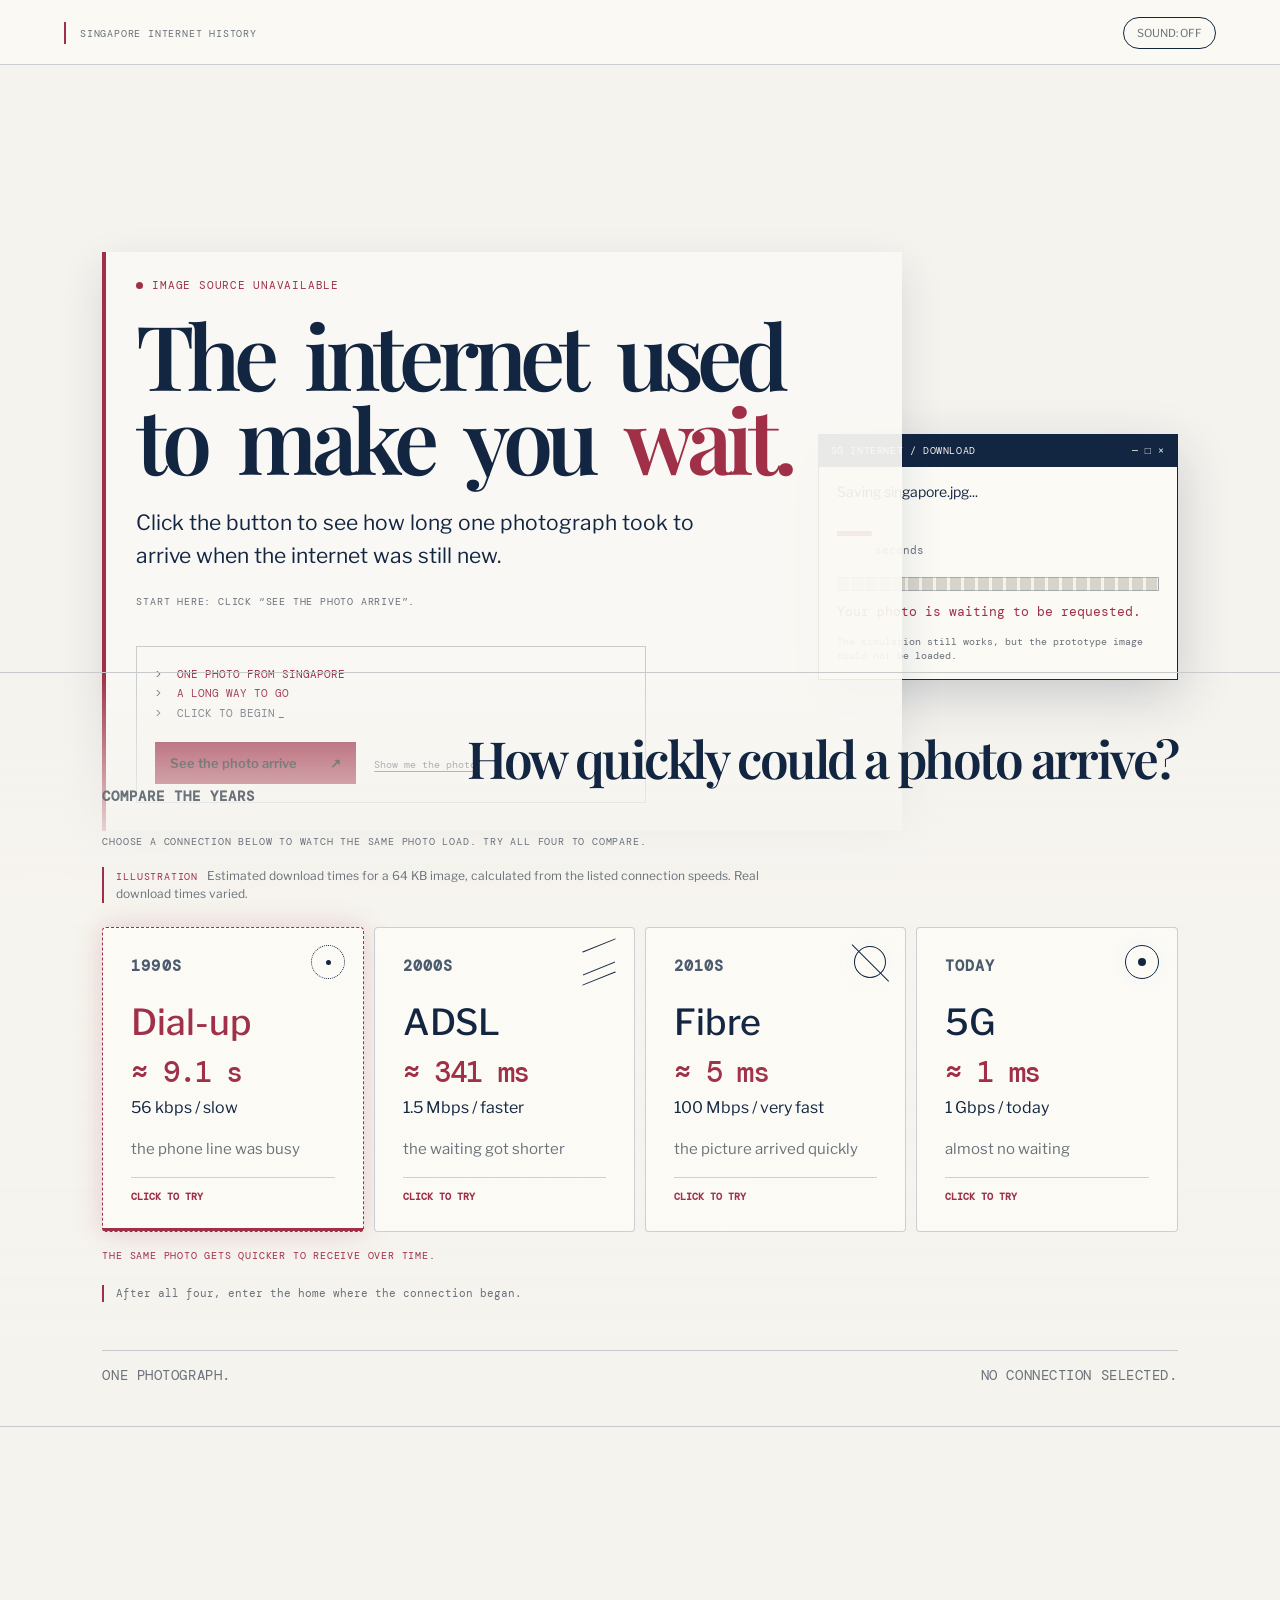
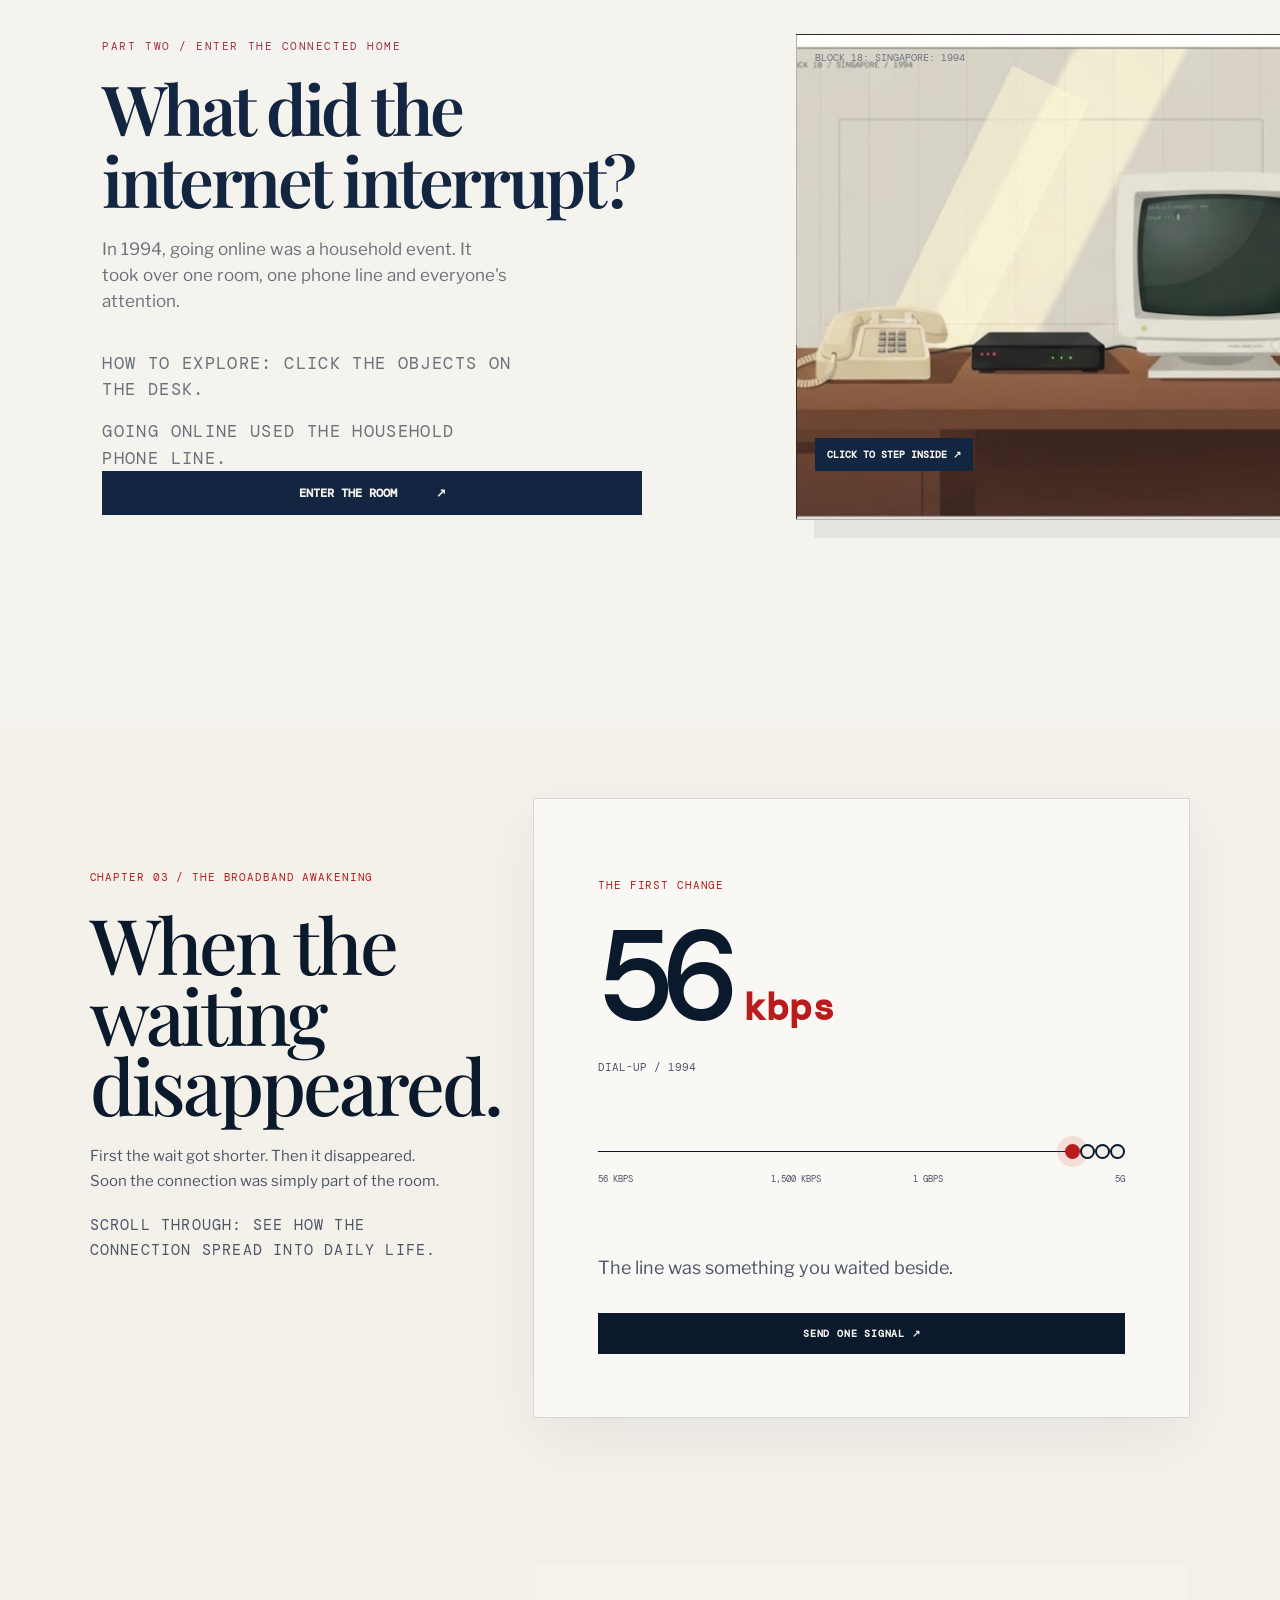
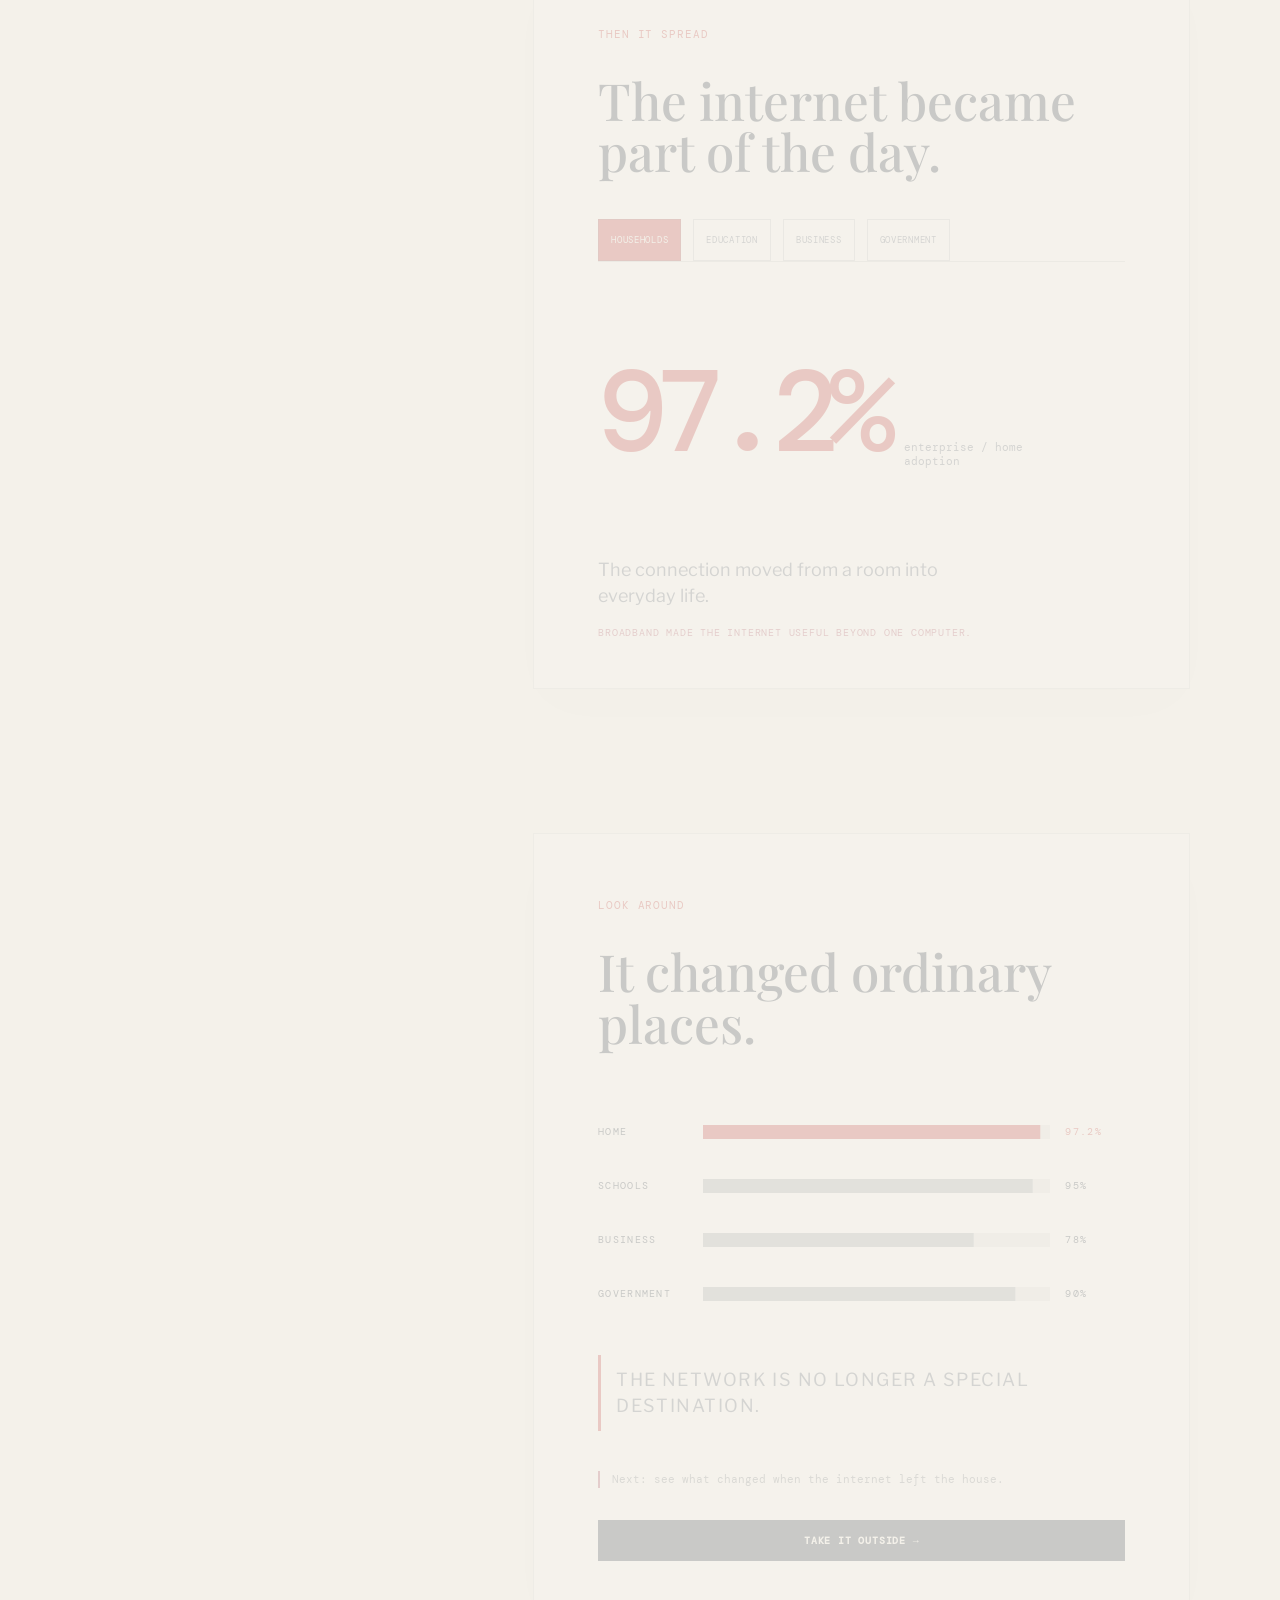
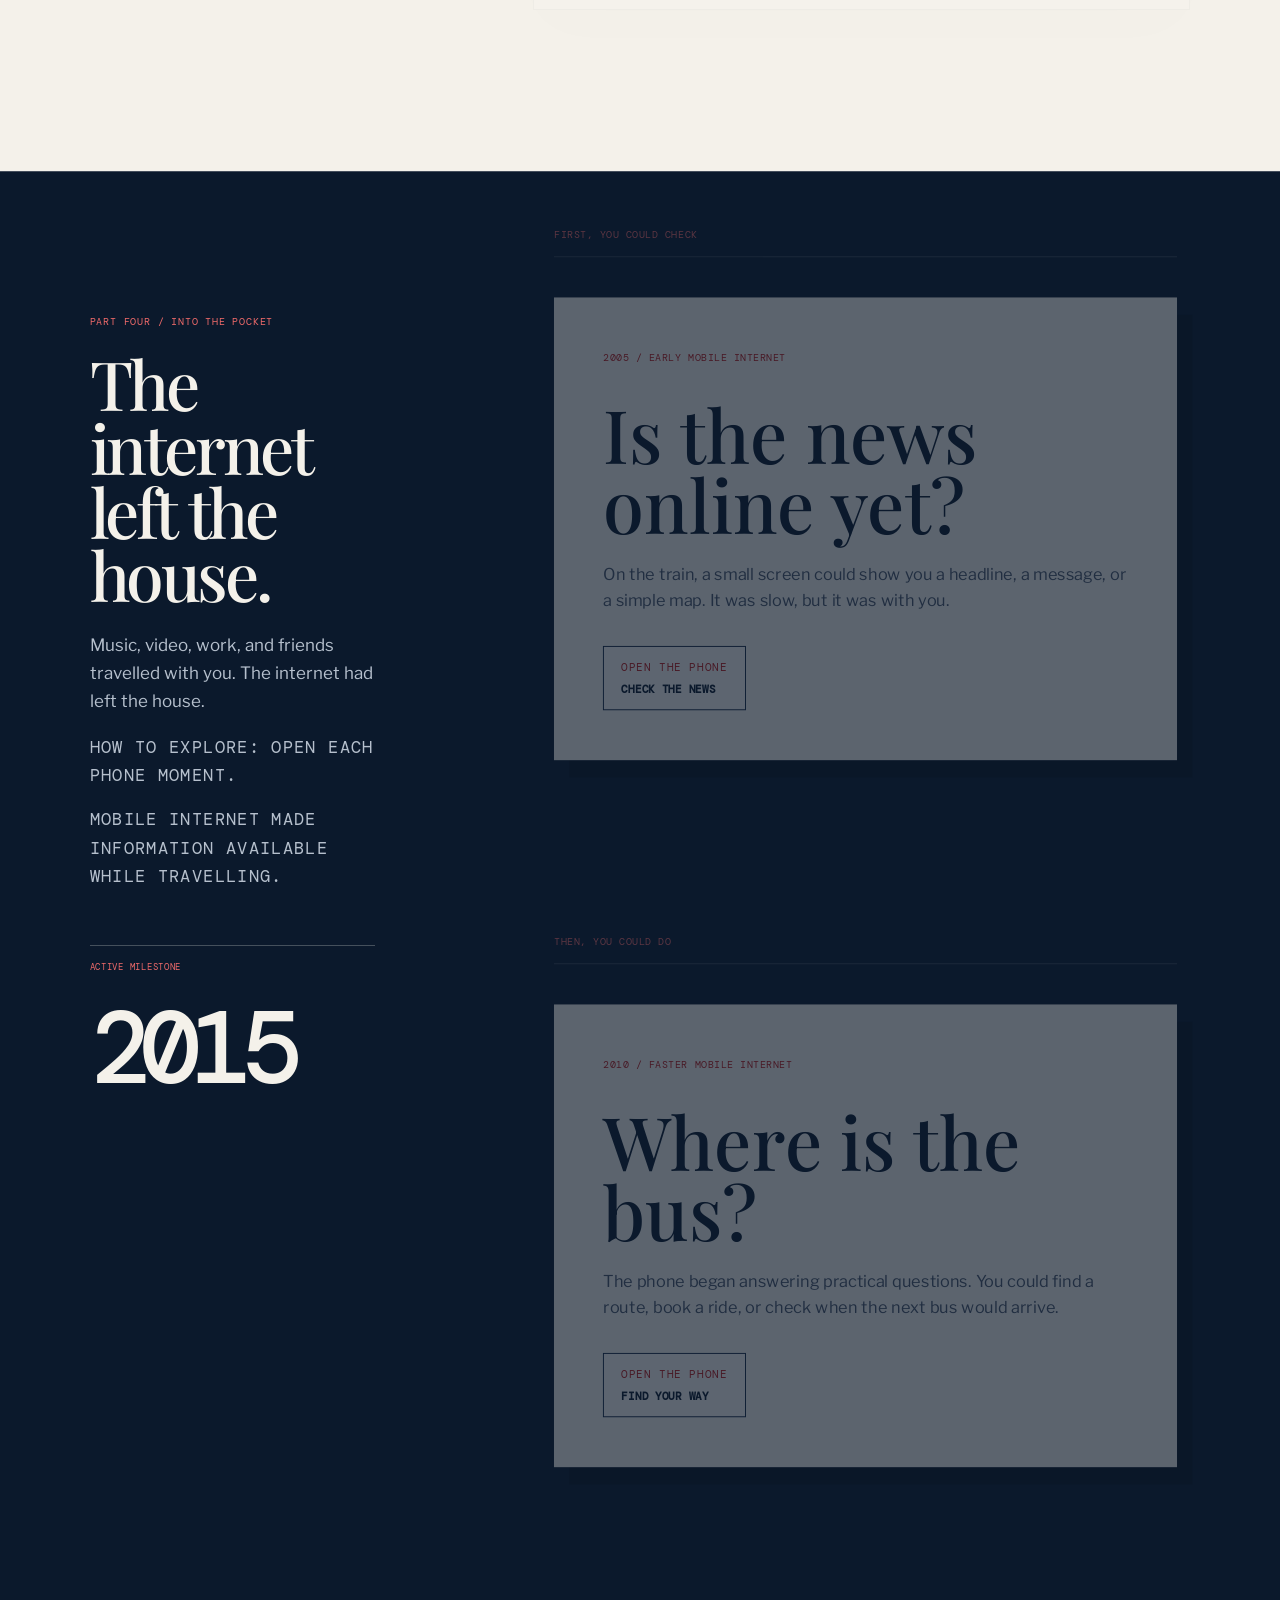
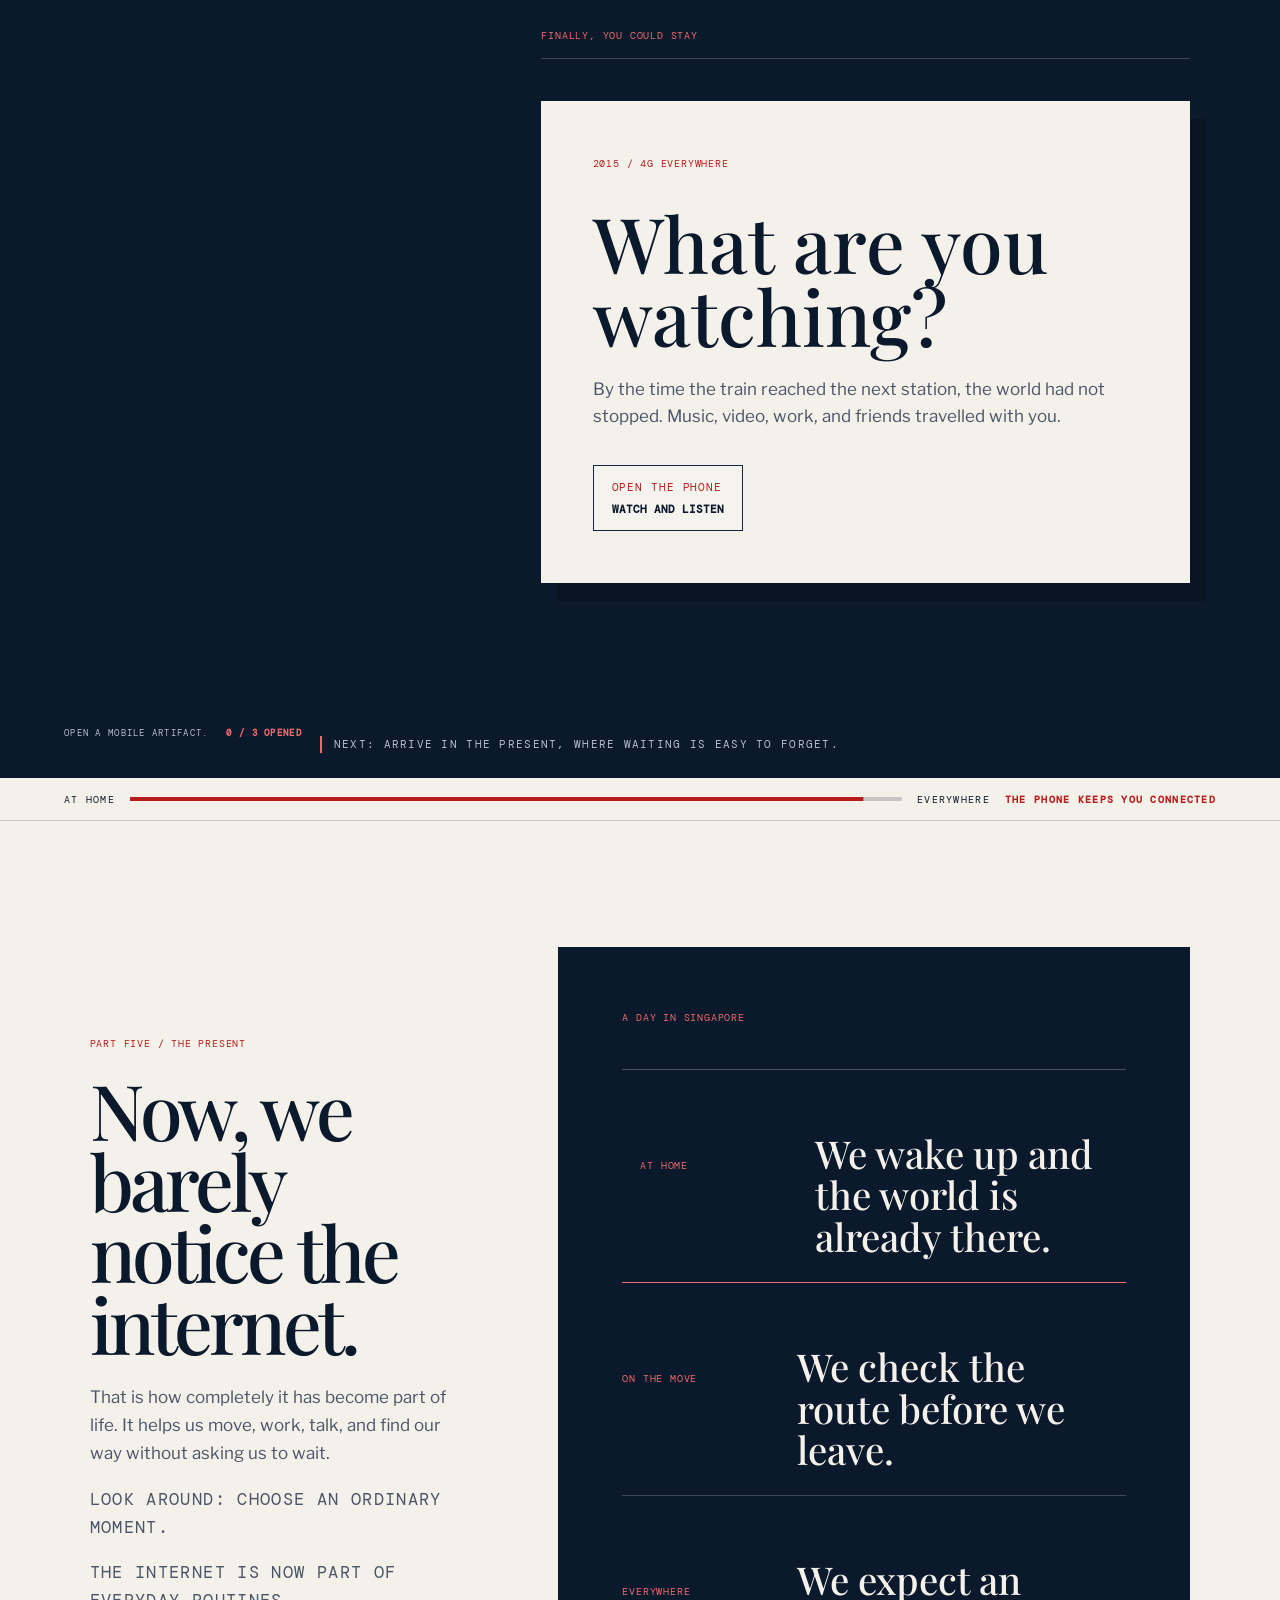
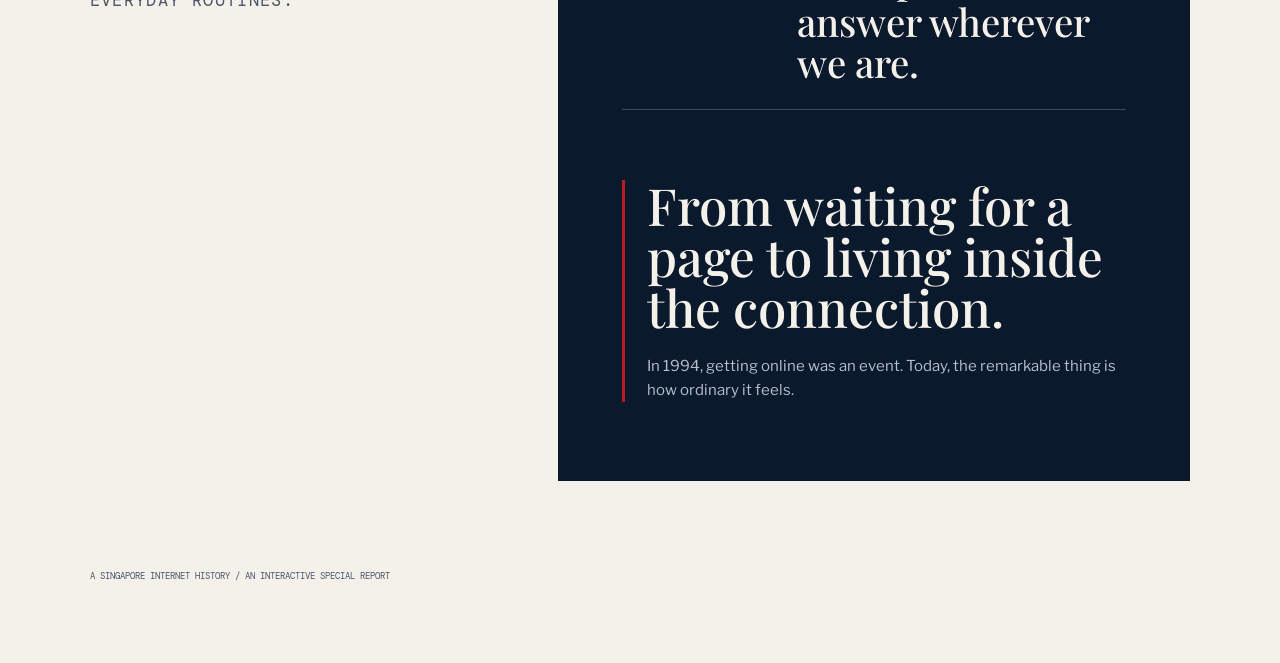
==== commit 717a63ba: "built the other parts of the website" ====
--- a/prototype.html
+++ b/prototype.html
@@ -12,9 +12,8 @@
     <main class="experience" id="experience">
       <header class="topbar">
         <div class="masthead">
-          <span class="masthead-name">THE STRAITS TIMES</span>
           <span class="masthead-rule" aria-hidden="true"></span>
-          <span class="masthead-section">SPECIAL REPORT / SINGAPORE INTERNET HISTORY</span>
+          <span class="masthead-section">SINGAPORE INTERNET HISTORY</span>
         </div>
         <button class="sound-toggle" id="soundToggle" type="button" aria-pressed="false">
           Sound: off
@@ -22,7 +21,7 @@
       </header>
 
       <section class="intro" aria-labelledby="pageTitle">
-        <p class="status-line"><span class="status-dot" aria-hidden="true"></span><span id="statusText">Connection timed out</span></p>
+        <p class="status-line"><span class="status-dot" aria-hidden="true"></span><span id="statusText">Your photo is ready</span></p>
         <h1 id="pageTitle" aria-label="The internet used to make you wait.">
           <span class="title-word">The</span>
           <span class="title-word">internet</span>
@@ -33,19 +32,20 @@
           <span class="title-word title-word-accent">wait.</span>
         </h1>
         <p class="intro-copy">
-          You have requested one photograph from Singapore. It is only 64 KB.
-          Choose a connection and find out how long the past would have kept you waiting.
+          Click the button to see how long one photograph took to arrive
+          when the internet was still new.
         </p>
+        <p class="section-instruction">START HERE: Click “See the photo arrive”.</p>
         <div class="request-console">
-          <div class="console-line"><span>&gt;</span> GET /singapore.jpg</div>
-          <div class="console-line"><span>&gt;</span> PAYLOAD 64 KB</div>
-          <div class="console-line console-muted" id="consoleStatus"><span>&gt;</span> AWAITING CONNECTION<span class="cursor" aria-hidden="true">_</span></div>
-          <button class="request-button" id="requestButton" type="button">Request the image <span>↗</span></button>
-          <button class="skip-button" id="skipButton" type="button">Skip the wait</button>
-        </div>
-      </section>
-
-      <section class="loader-stage" aria-label="Internet loading simulation">
+          <div class="console-line"><span>&gt;</span> ONE PHOTO FROM SINGAPORE</div>
+          <div class="console-line"><span>&gt;</span> A LONG WAY TO GO</div>
+          <div class="console-line console-muted" id="consoleStatus"><span>&gt;</span> CLICK TO BEGIN<span class="cursor" aria-hidden="true">_</span></div>
+          <button class="request-button" id="requestButton" type="button">See the photo arrive <span>↗</span></button>
+          <button class="skip-button" id="skipButton" type="button">Show me the photo</button>
+        </div>
+      </section>
+
+      <section class="loader-stage" aria-label="Watch the photograph arrive">
         <div class="photo-frame">
           <div class="photo-placeholder" aria-hidden="true">NO SIGNAL</div>
           <img
@@ -56,7 +56,7 @@
           >
           <div class="scanlines" aria-hidden="true"></div>
           <div class="load-mask" id="loadMask" aria-hidden="true"></div>
-          <div class="image-caption">Singapore / one photograph / <span id="imageSize">64 KB</span></div>
+          <div class="image-caption">Singapore / one photograph / from the early web</div>
         </div>
 
         <aside class="telemetry" aria-live="polite">
@@ -65,68 +65,72 @@
             <span aria-hidden="true">— □ ×</span>
           </div>
           <div class="download-title" id="downloadTitle">Saving singapore.jpg...</div>
-          <div class="wait-hero"><strong id="heroTime">—</strong><span>seconds left</span></div>
-          <div class="telemetry-row"><span>Speed</span><strong id="speedReadout">—</strong></div>
-          <div class="telemetry-row"><span>Loaded</span><strong id="loadedReadout">0 KB / 64 KB</strong></div>
+          <div class="wait-hero"><strong id="heroTime">—</strong><span>seconds</span></div>
+          <div class="telemetry-row"><span>How fast</span><strong id="speedReadout">—</strong></div>
+          <div class="telemetry-row"><span>Photo received</span><strong id="loadedReadout">Not yet</strong></div>
           <div class="telemetry-row"><span>Time left</span><strong id="timeReadout">—</strong></div>
           <div class="progress-track" role="progressbar" aria-label="Image loading progress" aria-valuemin="0" aria-valuemax="100" aria-valuenow="0">
             <div class="progress-bar" id="progressBar"></div>
           </div>
-          <p class="reveal-message" id="revealMessage">Waiting for connection...</p>
+          <p class="reveal-message" id="revealMessage">Your photo is waiting to be requested.</p>
           <div class="comparison">
-            <div class="comparison-heading"><span>Connection trials</span><strong id="triedCount">0 of 4 tried</strong></div>
+            <div class="comparison-heading"><span>How long did it take?</span><strong id="triedCount">0 of 4 tested</strong></div>
             <div class="comparison-bars" id="comparisonBars"></div>
             <div class="comparison-multipliers" id="comparisonMultipliers"></div>
           </div>
-          <p class="telemetry-note" id="telemetryNote">64 KB payload. Theoretical maximum speeds.</p>
+          <p class="telemetry-note" id="telemetryNote">One photo. One long wait.</p>
         </aside>
       </section>
 
       <section class="connections" aria-labelledby="connectionsTitle">
         <div class="section-heading">
-          <p class="eyebrow">Choose an era</p>
-          <h2 id="connectionsTitle">Now try the connection you grew up with.</h2>
-        </div>
+          <p class="eyebrow">Compare the years</p>
+          <h2 id="connectionsTitle">How quickly could a photo arrive?</h2>
+        </div>
+        <p class="section-instruction">Choose a connection below to watch the same photo load. Try all four to compare.</p>
+        <p class="simulation-note"><strong>ILLUSTRATION</strong> Estimated download times for a 64 KB image, calculated from the listed connection speeds. Real download times varied.</p>
         <div class="connection-grid" id="connectionGrid">
           <button class="connection is-selected" type="button" data-era="dialup">
             <span class="connection-glyph" aria-hidden="true"></span>
             <span class="connection-year">1990s</span>
             <strong>Dial-up</strong>
-            <span class="connection-wait">≈ 9.1 s</span>
-            <span class="connection-speed">56 kbps</span>
-            <span class="connection-tag">telephone line</span>
+            <span class="connection-wait">about 9 seconds</span>
+            <span class="connection-speed">56 kbps / slow</span>
+            <span class="connection-tag">the phone line was busy</span>
+            <span class="connection-action">CLICK TO TRY</span>
           </button>
           <button class="connection" type="button" data-era="adsl">
             <span class="connection-glyph" aria-hidden="true"></span>
             <span class="connection-year">2000s</span>
             <strong>ADSL</strong>
-            <span class="connection-wait">≈ 0.3 s</span>
-            <span class="connection-speed">1.5 Mbps</span>
-            <span class="connection-tag">always-on connection</span>
+            <span class="connection-wait">less than a second</span>
+            <span class="connection-speed">1.5 Mbps / faster</span>
+            <span class="connection-tag">the waiting got shorter</span>
+            <span class="connection-action">CLICK TO TRY</span>
           </button>
           <button class="connection" type="button" data-era="fibre">
             <span class="connection-glyph" aria-hidden="true"></span>
             <span class="connection-year">2010s</span>
             <strong>Fibre</strong>
-            <span class="connection-wait">≈ 5 ms</span>
-            <span class="connection-speed">100 Mbps</span>
-            <span class="connection-tag">light through glass</span>
+            <span class="connection-wait">almost instantly</span>
+            <span class="connection-speed">100 Mbps / very fast</span>
+            <span class="connection-tag">the picture arrived quickly</span>
+            <span class="connection-action">CLICK TO TRY</span>
           </button>
           <button class="connection" type="button" data-era="5g">
             <span class="connection-glyph" aria-hidden="true"></span>
             <span class="connection-year">Today</span>
             <strong>5G</strong>
-            <span class="connection-wait">≈ 1 ms</span>
-            <span class="connection-speed">1 Gbps</span>
-            <span class="connection-tag">low-latency mobile</span>
+            <span class="connection-wait">instantly</span>
+            <span class="connection-speed">1 Gbps / today</span>
+            <span class="connection-tag">almost no waiting</span>
+            <span class="connection-action">CLICK TO TRY</span>
           </button>
         </div>
-        <p class="honesty-note">
-          <span aria-hidden="true">i</span>
-          Prototype timings use a 64 KB image payload and theoretical maximum speeds.
-          Actual connections were often slower.
-        </p>
-        <p class="next-prompt" id="nextPrompt">Same image. Four connections.<br><strong>Try every connection to compare the eras.</strong></p>
+        <p class="next-prompt" id="nextPrompt" aria-hidden="true"></p>
+        <p class="fact-label">The same photo gets quicker to receive over time.</p>
+        <p class="chapter-handoff">After all four, enter the home where the connection began.</p>
+        <button class="story-enter enter-home-button" id="enterHomeButton" type="button" hidden>Enter the 1994 home <span aria-hidden="true">↗</span></button>
       </section>
 
       <footer class="footer-note">
@@ -134,18 +138,28 @@
         <span id="footerMessage">No connection selected.</span>
       </footer>
 
-      <section class="story-part room-part" id="storyPart" aria-labelledby="storyTitle" hidden>
+      <section class="story-part room-part is-visible" id="storyPart" aria-labelledby="storyTitle">
         <div class="room-intro">
           <p class="story-kicker">PART TWO / ENTER THE CONNECTED HOME</p>
           <h2 id="storyTitle">What did the internet interrupt?</h2>
-          <p>Before it lived in every pocket, getting online took over one room, one phone line and everyone’s attention.</p>
+          <p>In 1994, going online was a household event. It took over one room, one phone line and everyone's attention.</p>
+          <p class="section-instruction">HOW TO EXPLORE: Click the objects on the desk.</p>
+          <p class="fact-label">Going online used the household phone line.</p>
           <button class="story-enter" id="enterStory" type="button">Enter the room <span aria-hidden="true">↗</span></button>
+          <div class="doorway-art" id="doorwayTrigger" role="button" tabindex="0" aria-label="Enter the connected home">
+            <img class="preview-image" src="room-preview.png" alt="1994 Singapore home study with a landline phone, modem and CRT computer">
+            <span>BLOCK 18: SINGAPORE: 1994</span>
+            <div class="preview-window"></div>
+            <div class="preview-desk"><i class="preview-phone"></i><i class="preview-modem"></i><i class="preview-monitor"></i></div>
+            <b class="preview-cta">CLICK TO STEP INSIDE ↗</b>
+          </div>
         </div>
 
         <div class="room-scene" id="firstConnection" aria-label="Interactive 1990s Singapore home office" hidden>
           <div class="room-window">
-            <span>BLOCK 18 / SINGAPORE / 1994</span>
-            <span>FRIDAY / 11:47 PM</span>
+            <span>BLOCK 18: SINGAPORE: 1994</span>
+            <span id="roomTrackerTop">0 OF 3 OBJECTS EXPLORED</span>
+            <button id="exitRoom" type="button">EXIT ROOM <span aria-hidden="true">×</span></button>
           </div>
           <div class="room-wall-copy">A small room.<br>A slow connection.<br>A new world.</div>
           <div class="desk">
@@ -153,15 +167,17 @@
             <button class="room-object telephone-object" id="telephoneObject" type="button" aria-label="Inspect the telephone">
               <span class="telephone-cord"></span>
               <span class="telephone-body">☎<b id="phoneAlert">CALL</b></span>
-              <small>telephone line</small>
+              <span class="hotspot-ring" aria-hidden="true"></span>
+              <small>HOME TELEPHONE</small>
             </button>
             <button class="room-meter" id="meterObject" type="button" aria-label="Inspect the connection meter">
               <span class="meter-face"><b id="meterCost">S$0.00</b><em id="meterMinutes">00:00 online</em></span>
-              <small>connection meter</small>
+              <small>56K MODEM &amp; CONNECTION METER</small>
             </button>
             <button class="room-object modem-object" id="modemObject" type="button" aria-label="Inspect the modem">
               <span class="modem-lights"><i></i><i></i><i></i></span>
               <strong>56k</strong>
+              <span class="hotspot-ring" aria-hidden="true"></span>
               <small>modem</small>
             </button>
             <button class="room-object computer-object" id="computerObject" type="button" aria-label="Inspect the computer">
@@ -174,9 +190,11 @@
                 </em>
               </span>
               <span class="computer-base"></span>
-              <small>desktop computer</small>
+              <span class="hotspot-ring" aria-hidden="true"></span>
+              <small>DESKTOP COMPUTER</small>
             </button>
           </div>
+          <div class="room-prompt">Click an object on the desk to inspect how it changed the household.</div>
           <div class="room-story-card" id="roomStoryCard">
             <p class="story-kicker" id="roomKicker">LOOK AROUND</p>
             <h3 id="roomStoryTitle">The connection is not here yet.</h3>
@@ -189,94 +207,178 @@
               <p class="source-credit">Source: National Library Board, Infopedia</p>
             </div>
             <p class="next-chapter" id="nextChapter" hidden>Next: the connection leaves the room.</p>
+            <button class="fact-next" id="nextObject" type="button">NEXT OBJECT <span aria-hidden="true">→</span></button>
+            <button class="fact-back" id="backToRoom" type="button">← BACK TO ROOM</button>
             <button class="follow-cable" id="followCable" type="button" hidden>Follow the cable <span aria-hidden="true">→</span></button>
           </div>
-          <div class="room-focus-controls" aria-label="Room navigation">
-            <button id="exitRoom" type="button">Exit room <span aria-hidden="true">×</span></button>
-            <button id="nextObject" type="button">Next object <span aria-hidden="true">→</span></button>
-          </div>
           <div class="cable-journey" id="cableJourney" hidden>
-            <svg viewBox="0 0 1200 700" role="img" aria-label="A cable travelling from a home through a neighbourhood exchange and out to the world">
-              <path class="cable-route" d="M92 516 C260 540 310 420 450 456 S620 570 744 420 S930 228 1128 176" />
-              <circle cx="92" cy="516" r="13" /><circle cx="744" cy="420" r="13" /><circle cx="1128" cy="176" r="13" />
-            </svg>
-            <div class="cable-label cable-home">YOUR HOME</div>
-            <div class="cable-label cable-exchange">THE EXCHANGE</div>
-            <div class="cable-label cable-world">THE WORLD</div>
-            <div class="cable-copy">
-              <p class="story-kicker">FINAL FRAME / FOLLOW THE CABLE</p>
-              <h3>The connection leaves the room.</h3>
-              <p>From one telephone line, the signal travels to an exchange, across the city and out into a much larger network.</p>
-              <button class="chapter-next" id="continueChapter3" type="button">Continue to Chapter 3 <span aria-hidden="true">→</span></button>
-            </div>
+            <div class="packet-trace">
+              <div class="trace-brief">
+                <p class="trace-eyebrow">THE SIGNAL: 1994</p>
+                <h3>The connection leaves home.</h3>
+                <p>The signal travelled from the house to a local exchange, then out to the wider world.</p>
+                <p class="section-instruction">NEXT: Click “Follow the signal” to see where it goes.</p>
+                <button class="trace-execute" id="executeTrace" type="button">FOLLOW THE SIGNAL <span aria-hidden="true">→</span></button>
+                <p class="trace-note" id="traceStatus">The signal is waiting at home.</p>
+              </div>
+              <div class="trace-terminal">
+                <div class="terminal-bar"><span>● ● ●</span><strong>singnet_gw_1994.sh</strong><span>— □ ×</span></div>
+                <div class="terminal-body">
+                  <div class="terminal-command">&gt; follow the signal from home</div>
+                  <div class="trace-row" data-trace-step="1"><span>[01]</span><strong>YOUR HOME</strong><em>(Block 18)</em><b>Starting here</b><i>WAITING</i></div>
+                  <div class="trace-row" data-trace-step="2"><span>[02]</span><strong>SINGAPORE</strong><em>(Local exchange)</em><b>Moving on</b><i>PASSING THROUGH</i></div>
+                  <div class="trace-row" data-trace-step="3"><span>[03]</span><strong>THE WIDER WORLD</strong><em>(Undersea cable)</em><b>Arriving there</b><i>CONNECTED</i></div>
+                  <div class="trace-topology" aria-label="Network topology from home to global gateway">
+                    <svg viewBox="0 0 760 170" aria-hidden="true">
+                      <path d="M80 85 H250 M250 85 H430 M430 85 H680"></path>
+                      <path d="M250 85 V35 H340 M430 85 V135 H550"></path>
+                    </svg>
+                    <span class="trace-node trace-node-home"><i></i>HOME</span>
+                    <span class="trace-node trace-node-exchange"><i></i>SINGAPORE</span>
+                    <span class="trace-node trace-node-cable"><i></i>THE WORLD</span>
+                  </div>
+                  <div class="trace-readout"><span>SIGNAL PROGRESS</span><strong id="traceBytes">000000</strong><span> sent</span></div>
+                  <div class="terminal-cursor">▮</div>
+                </div>
+              </div>
+            </div>
+            <button class="chapter-next" id="continueChapter3" type="button" hidden>Continue to Chapter 3 <span aria-hidden="true">→</span></button>
+            <div class="trace-footer">PART TWO: FRAME FINAL <span>SIGNAL REACHED THE WORLD</span></div>
           </div>
           <div class="room-caption">An imagined Singapore home office, reconstructed from the technology of the period.</div>
         </div>
       </section>
 
-      <section class="story-chapter chapter-three" id="chapter3" hidden aria-labelledby="chapter3Title">
-        <div class="chapter-number">03</div>
-        <div class="chapter-heading">
-          <p class="story-kicker">THE NETWORK / 1994–1996</p>
-          <h2 id="chapter3Title">Watch the signal escape.</h2>
-          <p>Do not read the network as a diagram. Send the signal and watch one private connection become part of Singapore’s nervous system.</p>
-        </div>
-        <div class="network-map" id="networkMap">
-          <div class="network-node node-home" data-node="home"><i></i><span>home</span></div>
-          <div class="network-node node-exchange" data-node="exchange"><i></i><span>local exchange</span></div>
-          <div class="network-node node-backbone" data-node="backbone"><i></i><span>backbone</span></div>
-          <div class="network-node node-world" data-node="world"><i></i><span>the world</span></div>
-          <svg viewBox="0 0 900 440" aria-hidden="true">
-            <path d="M92 310 C220 290 240 180 360 218 S500 350 610 230 S720 130 820 94"></path>
-          </svg>
-          <span class="network-packet" id="networkPacket" aria-hidden="true"></span>
-        </div>
-        <div class="chapter-action">
-          <p class="chapter-status" id="networkStatus">The route is quiet. Start at home.</p>
-          <button class="chapter-button" id="sendSignal" type="button">Send one signal <span>↗</span></button>
-          <button class="chapter-button" id="continueChapter4" type="button" hidden>Open the web <span>→</span></button>
+      <section class="story-chapter chapter-three" id="chapter3" aria-labelledby="chapter3Title">
+        <div class="broadband-anchor">
+          <p class="story-kicker">CHAPTER 03 / THE BROADBAND AWAKENING</p>
+          <h2 id="chapter3Title">When the waiting disappeared.</h2>
+          <p>First the wait got shorter. Then it disappeared. Soon the connection was simply part of the room.</p>
+          <p class="broadband-progress" id="broadbandProgress">01 / 03 — SPEED</p>
+          <p class="section-instruction">SCROLL THROUGH: See how the connection spread into daily life.</p>
+        </div>
+        <div class="broadband-scrolly">
+          <article class="broadband-step is-active" data-broadband-step="speed">
+            <div class="broadband-stage broadband-speed-stage">
+              <p class="stage-label">THE FIRST CHANGE</p>
+              <div class="speed-readout"><strong id="speedValue">56</strong><span id="speedUnit">kbps</span></div>
+              <p class="speed-era" id="speedEra">DIAL-UP / 1994</p>
+              <div class="speed-line" aria-hidden="true"><i></i><i></i><i></i><i></i></div>
+              <div class="speed-milestones"><span>56 KBPS</span><span>1,500 KBPS</span><span>1 GBPS</span><span>5G</span></div>
+              <p class="stage-caption" id="speedCaption">The line was something you waited beside.</p>
+              <button class="chapter-button" id="sendSignal" type="button">Send one signal <span>↗</span></button>
+            </div>
+          </article>
+          <article class="broadband-step" data-broadband-step="pillars">
+            <div class="broadband-stage">
+              <p class="stage-label">THEN IT SPREAD</p>
+              <h3>The internet became part of the day.</h3>
+              <div class="pillar-tabs" role="tablist" aria-label="Broadband adoption sectors">
+                <button class="pillar-tab is-active" type="button" data-pillar="households">HOUSEHOLDS</button>
+                <button class="pillar-tab" type="button" data-pillar="education">EDUCATION</button>
+                <button class="pillar-tab" type="button" data-pillar="business">BUSINESS</button>
+                <button class="pillar-tab" type="button" data-pillar="government">GOVERNMENT</button>
+              </div>
+              <div class="pillar-stat"><strong id="pillarValue">97.2%</strong><span id="pillarLabel">enterprise / home adoption</span></div>
+              <p class="stage-caption" id="pillarCaption">The connection moved from a room into everyday life.</p>
+              <p class="fact-label">Broadband made the internet useful beyond one computer.</p>
+            </div>
+          </article>
+          <article class="broadband-step" data-broadband-step="index">
+            <div class="broadband-stage">
+              <p class="stage-label">LOOK AROUND</p>
+              <h3>It changed ordinary places.</h3>
+              <div class="index-bars" id="indexBars">
+                <button class="index-bar is-active" type="button" data-index="home"><span>HOME</span><i style="--bar: 97.2%"></i><b>97.2%</b></button>
+                <button class="index-bar" type="button" data-index="schools"><span>SCHOOLS</span><i style="--bar: 95%"></i><b>95%</b></button>
+                <button class="index-bar" type="button" data-index="businesses"><span>BUSINESS</span><i style="--bar: 78%"></i><b>78%</b></button>
+                <button class="index-bar" type="button" data-index="government"><span>GOVERNMENT</span><i style="--bar: 90%"></i><b>90%</b></button>
+              </div>
+              <p class="index-response" id="indexResponse">The network is no longer a special destination.</p>
+              <p class="chapter-handoff">Next: see what changed when the internet left the house.</p>
+              <button class="chapter-button" id="continueChapter4" type="button">Take it outside <span>→</span></button>
+            </div>
+          </article>
         </div>
       </section>
 
       <section class="story-chapter chapter-four" id="chapter4" hidden aria-labelledby="chapter4Title">
-        <div class="chapter-number">04</div>
-        <div class="chapter-heading">
-          <p class="story-kicker">THE WEB / 1996–2009</p>
-          <h2 id="chapter4Title">The web became a room with no walls.</h2>
-          <p>Every new destination pulled more people online. Open the tabs and feel the private connection turn into a shared public life.</p>
-        </div>
-        <div class="web-grid" id="webGrid">
-          <button class="web-card" type="button" data-web="news"><span>01 / THE PAPER</span><strong>Morning headlines enter the home.</strong><i>1996 / READ</i></button>
-          <button class="web-card" type="button" data-web="search"><span>02 / SEARCH</span><strong>The answer is suddenly everywhere.</strong><i>1998 / ASK</i></button>
-          <button class="web-card" type="button" data-web="social"><span>03 / MESSENGER</span><strong>Someone else is online.</strong><i>2003 / PING</i></button>
-          <button class="web-card" type="button" data-web="video"><span>04 / VIDEO</span><strong>The page starts to move.</strong><i>2009 / WATCH</i></button>
-        </div>
-        <div class="crowd-meter">
-          <span>web destinations opened</span>
-          <strong id="webCount">0 / 4</strong>
-        </div>
-        <p class="chapter-status" id="webStatus">Choose a destination.</p>
-        <button class="chapter-button chapter-four-next" id="continueChapter5" type="button" hidden>Continue to Chapter 5 <span>→</span></button>
+        <div class="pocket-anchor">
+          <p class="story-kicker">PART FOUR / INTO THE POCKET</p>
+          <h2 id="chapter4Title">The internet left the house.</h2>
+          <p id="pocketStory">The phone was no longer only for calls. Slowly, it became a small window to the world you carried through Singapore.</p>
+          <p class="section-instruction">HOW TO EXPLORE: Open each phone moment.</p>
+          <p class="fact-label">Mobile internet made information available while travelling.</p>
+          <div class="pocket-year"><span>ACTIVE MILESTONE</span><strong id="pocketYear">2005</strong></div>
+        </div>
+        <div class="pocket-scrolly">
+          <article class="pocket-step is-active" data-pocket-step="3g">
+            <div class="pocket-stage">
+              <p class="pocket-label">FIRST, YOU COULD CHECK</p>
+              <div class="phone-story-card">
+                <span>2005 / EARLY MOBILE INTERNET</span>
+                <strong>Is the news online yet?</strong>
+                <p>On the train, a small screen could show you a headline, a message, or a simple map. It was slow, but it was with you.</p>
+                <button class="web-card phone-card" type="button" data-web="check"><span>OPEN THE PHONE</span><b>Check the news</b></button>
+              </div>
+            </div>
+          </article>
+          <article class="pocket-step" data-pocket-step="4g">
+            <div class="pocket-stage">
+              <p class="pocket-label">THEN, YOU COULD DO</p>
+              <div class="phone-story-card">
+                <span>2010 / FASTER MOBILE INTERNET</span>
+                <strong>Where is the bus?</strong>
+                <p>The phone began answering practical questions. You could find a route, book a ride, or check when the next bus would arrive.</p>
+                <button class="web-card phone-card" type="button" data-web="do"><span>OPEN THE PHONE</span><b>Find your way</b></button>
+              </div>
+            </div>
+          </article>
+          <article class="pocket-step" data-pocket-step="always">
+            <div class="pocket-stage">
+              <p class="pocket-label">FINALLY, YOU COULD STAY</p>
+              <div class="phone-story-card">
+                <span>2015 / 4G EVERYWHERE</span>
+                <strong>What are you watching?</strong>
+                <p>By the time the train reached the next station, the world had not stopped. Music, video, work, and friends travelled with you.</p>
+                <button class="web-card phone-card" type="button" data-web="stay"><span>OPEN THE PHONE</span><b>Watch and listen</b></button>
+              </div>
+            </div>
+          </article>
+        </div>
+        <div class="pocket-ticker">
+          <span>AT HOME</span><i><b id="pocketTickerProgress"></b></i><span>EVERYWHERE</span>
+          <strong id="pocketSpeed">THE PHONE GOES WITH YOU</strong>
+        </div>
+        <div class="pocket-actions">
+          <p class="chapter-status" id="webStatus">Open a mobile artifact.</p>
+          <strong id="webCount">0 / 3 opened</strong>
+          <p class="chapter-handoff">Next: arrive in the present, where waiting is easy to forget.</p>
+          <button class="chapter-button chapter-four-next" id="continueChapter5" type="button" hidden>Continue to Chapter 5 <span>→</span></button>
+        </div>
       </section>
 
       <section class="story-chapter chapter-five" id="chapter5" hidden aria-labelledby="chapter5Title">
-        <div class="chapter-number">05</div>
-        <div class="chapter-heading">
-          <p class="story-kicker">THE PRESENT / ALWAYS CONNECTED</p>
-          <h2 id="chapter5Title">You are inside the network.</h2>
-          <p>Singapore’s internet story ends where the old waiting disappears: inside the ordinary moments that now depend on a signal.</p>
-        </div>
-        <div class="always-grid" id="alwaysGrid">
-          <button type="button" class="always-card is-active" data-always="home"><b>HOME</b><span>Streaming, studying, working.</span></button>
-          <button type="button" class="always-card" data-always="street"><b>STREET</b><span>Signals move with you.</span></button>
-          <button type="button" class="always-card" data-always="city"><b>CITY</b><span>Infrastructure disappears into the landscape.</span></button>
-        </div>
-        <div class="chapter-five-outro">
-          <p class="story-kicker">THE STORY CONTINUES</p>
-          <h3 id="alwaysTitle">From one phone line to a city that never disconnects.</h3>
-          <p id="alwaysCopy">The miracle is no longer that a page arrives. It is that we notice when it does not.</p>
-          <p class="final-credit">A Singapore internet history / an interactive special report</p>
-        </div>
+        <div class="present-intro">
+          <p class="story-kicker">PART FIVE / THE PRESENT</p>
+          <h2 id="chapter5Title">Now, we barely notice the internet.</h2>
+          <p>That is how completely it has become part of life. It helps us move, work, talk, and find our way without asking us to wait.</p>
+          <p class="section-instruction">LOOK AROUND: Choose an ordinary moment.</p>
+          <p class="fact-label">The internet is now part of everyday routines.</p>
+        </div>
+        <div class="present-scene">
+          <p class="present-kicker">A DAY IN SINGAPORE</p>
+          <div class="present-moments" id="alwaysGrid">
+            <button type="button" class="always-card is-active" data-always="home"><b>AT HOME</b><span>We wake up and the world is already there.</span></button>
+            <button type="button" class="always-card" data-always="street"><b>ON THE MOVE</b><span>We check the route before we leave.</span></button>
+            <button type="button" class="always-card" data-always="city"><b>EVERYWHERE</b><span>We expect an answer wherever we are.</span></button>
+          </div>
+          <div class="present-outro">
+            <h3 id="alwaysTitle">From waiting for a page to living inside the connection.</h3>
+            <p id="alwaysCopy">In 1994, getting online was an event. Today, the remarkable thing is how ordinary it feels.</p>
+          </div>
+        </div>
+        <p class="final-credit">A Singapore internet history / an interactive special report</p>
       </section>
     </main>
     <script src="prototype.js"></script>
--- a/prototype.css
+++ b/prototype.css
@@ -9,6 +9,10 @@
   --blue: #122541;
   --background: #f5f3ee;
   --panel: #fbfaf6;
+}
+@keyframes room-open {
+  from { opacity: 0; transform: scale(1.04); }
+  to { opacity: 1; transform: scale(1); }
 }
 @keyframes packet-route {
   0% { left: 10%; top: 68%; }
@@ -174,6 +178,8 @@
 .telemetry-row { border-bottom: 1px solid var(--line); font: 14px "DM Mono", monospace; padding: 9px 0; }
 .telemetry-row span { color: var(--muted); }
 .telemetry-row strong { color: var(--acid); font-weight: 400; }
+.telemetry-row,
+.comparison { display: none; }
 .progress-track { background: repeating-linear-gradient(90deg, #d7d4cb 0 11px, #f5f3ee 11px 14px); border: 1px solid rgba(18,37,65,.25); height: 14px; margin: 15px 0 12px; overflow: hidden; padding: 2px; }
 .progress-bar { background: repeating-linear-gradient(90deg, var(--acid) 0 9px, transparent 9px 12px); height: 100%; transform: scaleX(0); transform-origin: left; width: 100%; }
 .reveal-message { color: var(--acid); font: 13px/1.4 "DM Mono", monospace; margin: 10px 0 14px; min-height: 0; }
@@ -188,13 +194,22 @@
 .comparison-fill { background: var(--acid); height: 100%; transform-origin: left; }
 .comparison-multipliers { color: var(--acid); display: grid; font: 10px/1.5 "DM Mono", monospace; gap: 2px; margin-top: 9px; }
 .telemetry-note { color: var(--muted); font: 10px/1.4 "DM Mono", monospace; margin: 12px 0 0; }
+.honesty-note,
+.next-prompt { display: none; }
 .next-prompt { color: var(--muted); font: 11px/1.7 "DM Mono", monospace; margin: 18px 0 0; opacity: 0; transform: translateY(8px); transition: opacity .6s .35s, transform .6s .35s; }
 .next-prompt strong { color: var(--ink); font-weight: 400; }
 .next-prompt.is-visible { opacity: 1; transform: translateY(0); }
 .room-part { min-height: 100vh; overflow: hidden; padding: 0; position: relative; }
-.room-intro { left: clamp(24px, 8vw, 130px); max-width: 470px; position: absolute; top: 16vh; z-index: 4; }
+.room-intro { display: flex; flex-direction: column; justify-content: center; height: 100vh; left: clamp(24px, 8vw, 130px); max-width: 540px; position: absolute; top: 0; z-index: 4; }
+.room-intro[hidden] { display: none; }
 .room-intro h2 { font-size: clamp(48px, 8vw, 110px); margin-bottom: 20px; }
 .room-intro > p:not(.story-kicker) { color: var(--muted); font-size: 17px; line-height: 1.55; max-width: 410px; }
+.doorway-art { border: 1px solid rgba(18,37,65,.2); bottom: -34vh; height: 72vh; position: absolute; right: -54vw; width: 42vw; }
+.doorway-art::before { border-left: 1px solid rgba(18,37,65,.18); border-right: 1px solid rgba(18,37,65,.18); content: ""; inset: 12% 13% 0; position: absolute; }
+.doorway-art::after { background: linear-gradient(120deg, transparent 40%, rgba(185,28,28,.12) 40% 42%, transparent 42%); content: ""; inset: 0; position: absolute; }
+.doorway-art span { color: var(--muted); font: 10px "DM Mono", monospace; left: 0; position: absolute; top: -25px; }
+.doorway-art i { border-bottom: 1px solid rgba(18,37,65,.2); border-top: 1px solid rgba(18,37,65,.2); bottom: 25%; height: 25%; left: 27%; position: absolute; width: 45%; }
+.doorway-art b { border: 1px solid rgba(18,37,65,.2); bottom: 10%; height: 18%; left: 42%; position: absolute; width: 16%; }
 .room-scene { background: linear-gradient(180deg, #252b35 0 57%, #4a2d2b 57% 60%, #211a1b 60% 100%); height: 100vh; min-height: 680px; overflow: hidden; position: relative; transform-origin: center; transition: background 1s ease, transform .9s cubic-bezier(.2,.8,.2,1); width: 100%; }
 .room-scene.is-zooming { transform: scale(1.65); }
 .room-scene.room-awake { background: linear-gradient(180deg, #dedbd1 0 57%, #a96545 57% 60%, #553d35 60% 100%); }
@@ -203,7 +218,9 @@
 .room-scene[data-frame="3"] { background: linear-gradient(180deg, #d9d8d1 0 57%, #a96545 57% 60%, #553d35 60% 100%); }
 .room-scene.frame-change { animation: frame-flash .65s ease; }
 .room-scene::before { background: repeating-linear-gradient(90deg, transparent 0 90px, rgba(18,37,65,.045) 91px 92px), linear-gradient(110deg, transparent 35%, rgba(255,255,255,.35) 35.2% 55%, transparent 55.2%); content: ""; inset: 0; pointer-events: none; position: absolute; }
-.room-window { color: rgba(18,37,65,.55); display: flex; font: 10px "DM Mono", monospace; justify-content: space-between; left: 5vw; letter-spacing: .1em; position: absolute; right: 5vw; top: 25px; }
+.room-window { align-items: center; color: rgba(18,37,65,.55); display: flex; font: 10px "DM Mono", monospace; justify-content: space-between; left: 5vw; letter-spacing: .1em; position: absolute; right: 5vw; top: 25px; z-index: 8; }
+.room-window button { background: transparent; border: 1px solid rgba(18,37,65,.3); color: var(--ink); cursor: pointer; font: 10px "DM Mono", monospace; padding: 8px 10px; }
+.room-window button:hover { background: var(--acid); border-color: var(--acid); }
 .room-wall-copy { bottom: 39%; color: rgba(18,37,65,.12); font: 600 clamp(38px, 6vw, 90px)/.86 "Playfair Display", Georgia, serif; position: absolute; right: 7vw; text-align: right; }
 .desk { background: linear-gradient(180deg, #9a5d40, #58362e); bottom: 0; height: 42%; left: 0; position: absolute; right: 0; }
 .desk::before { background: rgba(18,37,65,.2); content: ""; height: 10px; left: 0; position: absolute; right: 0; top: 0; }
@@ -216,6 +233,9 @@
 .telephone-body { background: #eee5d4; border: 3px solid var(--ink); border-radius: 22px 22px 12px 12px; box-shadow: 8px 10px 0 rgba(18,37,65,.2); display: block; font-size: 46px; height: 64px; line-height: 58px; position: relative; width: 114px; }
 .telephone-body b { color: var(--acid); display: block; font: 9px "DM Mono", monospace; left: 76px; position: absolute; top: 16px; transform: rotate(5deg); }
 .telephone-cord { border-bottom: 2px solid var(--ink); border-radius: 50%; display: block; height: 40px; left: 70px; position: absolute; top: 60px; width: 80px; }
+.hotspot-ring { border: 1px solid var(--acid); border-radius: 50%; display: block; height: 130px; left: 0; opacity: .65; pointer-events: none; position: absolute; top: -28px; transform: scale(.65); width: 130px; }
+.hotspot-ring::after { border: 1px solid var(--acid); border-radius: 50%; content: ""; inset: -14px; position: absolute; }
+.room-object:hover .hotspot-ring, .room-object.is-inspected .hotspot-ring { animation: hotspot-pulse 1.2s ease-out infinite; }
 .room-meter { background: #d3a776; border: 3px solid var(--ink); box-shadow: 8px 10px 0 rgba(18,37,65,.2); color: var(--ink); cursor: pointer; left: 26%; padding: 10px; position: absolute; top: 37%; transform: rotate(3deg); z-index: 2; }
 .room-meter small { color: var(--background); display: block; font: 10px "DM Mono", monospace; margin-top: 8px; text-transform: uppercase; }
 .meter-face { background: #292b28; border: 2px solid var(--ink); display: block; padding: 9px 10px 7px; text-align: left; width: 122px; }
@@ -238,12 +258,26 @@
 .computer-base { background: #e6dfd0; display: block; height: 16px; margin: 0 auto; width: 180px; }
 .room-object.is-inspected { filter: drop-shadow(0 0 15px rgba(159,48,72,.5)); }
 .room-scene.is-focused { transform: scale(2.35); }
-.room-scene.is-focused .room-object:not(.is-inspected), .room-scene.is-focused .room-window, .room-scene.is-focused .room-wall-copy, .room-scene.is-focused .room-caption, .room-scene.is-focused .desk-lamp { opacity: .08; }
-.room-scene.is-focused .room-story-card { transform: scale(.43); transform-origin: left bottom; }
-.room-scene.is-focused .room-focus-controls { display: flex; transform: scale(.43); transform-origin: right top; }
-.room-focus-controls { display: none; gap: 8px; position: absolute; right: 5vw; top: 62px; z-index: 8; }
-.room-focus-controls button { background: var(--background); border: 1px solid var(--ink); color: var(--ink); cursor: pointer; font: 600 10px "DM Mono", monospace; padding: 11px 13px; text-transform: uppercase; }
-.room-focus-controls button:hover { background: var(--acid); }
+.room-scene.is-focused .room-object:not(.is-inspected), .room-scene.is-focused .room-window, .room-scene.is-focused .room-wall-copy, .room-scene.is-focused .room-caption, .room-scene.is-focused .desk-lamp, .room-scene.is-focused .room-prompt { opacity: .08; }
+.room-scene.is-focused .room-window { opacity: 1; }
+.room-scene.is-focused .room-story-card { opacity: 1; transform: scale(.52); transform-origin: left bottom; }
+.room-scene:not(.is-focused) .room-story-card { opacity: 0; pointer-events: none; }
+.room-story-card { background: #fff; border-left: 3px solid var(--acid); bottom: 8%; left: 7%; max-width: none; padding: 28px 32px; position: absolute; width: 760px; z-index: 3; }
+.room-story-card .room-tracker, .room-story-card .room-progress { display: none; }
+.room-story-card .story-kicker { color: var(--acid); }
+.room-scene[data-focus="telephoneObject"] .room-story-card { left: 54%; }
+.room-scene[data-focus="modemObject"] .room-story-card { left: 7%; }
+.room-scene[data-focus="computerObject"] .room-story-card { left: 7%; }
+.room-scene[data-focus="telephoneObject"] .telephone-cord { border-bottom-color: var(--acid); border-bottom-style: dashed; }
+.room-scene[data-focus="telephoneObject"] .telephone-object::after { background: #fff; border-left: 3px solid var(--acid); color: var(--ink); content: "GET OFF THE COMPUTER, I NEED TO MAKE A CALL!"; font: 11px/1.35 "DM Mono", monospace; left: 110px; padding: 14px; position: absolute; top: -70px; transform: rotate(-2deg); width: 230px; }
+.room-prompt { bottom: 26px; color: rgba(250,249,245,.8); font: 10px "DM Mono", monospace; left: 5vw; position: absolute; z-index: 2; }
+.room-scene.is-focused .room-prompt { opacity: 0; }
+.fact-next, .fact-back { cursor: pointer; font: 600 10px "DM Mono", monospace; margin-top: 18px; padding: 11px 13px; text-transform: uppercase; }
+.fact-next { background: var(--ink); border: 0; color: var(--background); }
+.fact-next:hover { background: var(--acid); color: var(--ink); }
+.fact-next.is-final { background: var(--acid); color: var(--ink); }
+.fact-back { background: transparent; border: 0; color: var(--muted); margin-left: 10px; padding-left: 0; }
+.fact-back:hover { color: var(--acid); }
 .room-scene.phone-occupied .telephone-body { background: #d3a776; }
 .room-scene.phone-ringing .telephone-body { animation: telephone-ring .18s steps(2, end) infinite; background: var(--acid); }
 .room-scene.phone-ringing .modem-object { filter: grayscale(1); opacity: .45; }
@@ -274,18 +308,22 @@
 .follow-cable { background: var(--ink); border: 0; color: var(--background); cursor: pointer; font: 600 10px "DM Mono", monospace; margin-top: 14px; padding: 10px 12px; text-transform: uppercase; }
 .follow-cable:hover { background: var(--acid); }
 .follow-cable span { margin-left: 26px; }
-.cable-journey { background: linear-gradient(180deg, #dce1e0, #f3efe4 55%, #c7b29a); inset: 0; opacity: 0; position: absolute; transform: scale(1.08); transition: opacity .8s, transform 1s; z-index: 5; }
+.cable-journey { background: linear-gradient(180deg, #dce1e0, #f3efe4 55%, #c7b29a); inset: 0; opacity: 0; position: absolute; transform: scale(1.08); transition: opacity .8s, transform 1s; z-index: 20; }
 .cable-journey[hidden] { display: block; pointer-events: none; visibility: hidden; }
 .room-scene.cable-mode .cable-journey { opacity: 1; transform: scale(1); visibility: visible; }
+.room-scene.cable-mode > :not(.cable-journey):not(.room-window) { opacity: 0; pointer-events: none; }
 .cable-journey svg { height: 100%; position: absolute; width: 100%; }
 .cable-journey svg path { fill: none; stroke: var(--ink); stroke-dasharray: 8 12; stroke-width: 4; }
-.cable-journey.is-travelling svg path { animation: cable-travel 2.4s linear infinite; }
+.cable-journey .cable-leader { stroke: var(--acid); stroke-dasharray: 3 8; stroke-width: 2; opacity: .6; }
+.cable-journey.is-travelling .cable-route { animation: cable-travel 2.4s linear infinite; }
+.cable-journey.is-travelling .cable-leader { animation: none; }
 .cable-journey svg circle { fill: var(--acid); }
 .cable-journey.is-travelling svg circle { animation: cable-pulse 1.2s ease-in-out infinite; }
-.cable-label { color: var(--muted); font: 10px "DM Mono", monospace; position: absolute; }
-.cable-home { left: 8%; top: 72%; }
-.cable-exchange { left: 58%; top: 57%; }
-.cable-world { right: 7%; top: 20%; }
+.cable-label { align-items: center; color: var(--muted); display: flex; font: 10px "DM Mono", monospace; gap: 7px; position: absolute; }
+.cable-label::before { background: var(--acid); border: 2px solid var(--background); border-radius: 50%; box-shadow: 0 0 0 1px var(--ink); content: ""; display: block; height: 7px; width: 7px; }
+.cable-home { left: 7%; top: 66%; }
+.cable-exchange { left: 57%; top: 53%; }
+.cable-world { right: 6%; top: 15%; }
 .cable-copy { background: rgba(250,249,245,.94); border-left: 4px solid var(--acid); left: 8%; max-width: 390px; padding: 24px; position: absolute; top: 16%; }
 .cable-copy h3 { font: 600 38px/1.02 "Playfair Display", Georgia, serif; margin: 0 0 12px; }
 .cable-copy p:not(.story-kicker):not(.cable-next) { color: var(--muted); font-size: 14px; line-height: 1.5; }
@@ -335,22 +373,23 @@
 .chapter-five-outro h3 { font: 500 clamp(34px, 5vw, 64px)/1 "Playfair Display", Georgia, serif; margin: 0 0 18px; }
 .chapter-five-outro > p:not(.story-kicker):not(.final-credit) { color: #b7bdc3; font-size: 16px; line-height: 1.6; }
 .final-credit { color: var(--acid); font: 10px "DM Mono", monospace; margin-top: 40px; text-transform: uppercase; }
+.story-part.room-part { min-height: 100vh; opacity: 1; padding: 0; transform: none; }
 .room-caption { bottom: 18px; color: rgba(250,249,245,.75); font: 9px "DM Mono", monospace; position: absolute; right: 5vw; z-index: 2; }
 
 .connections {
   border-top: 1px solid var(--line);
   background: linear-gradient(180deg, rgba(245, 243, 238, 0), rgba(245, 243, 238, .92) 26%, rgba(245, 243, 238, .99));
   margin: -228px 0 0;
-  opacity: 0;
+  opacity: 1;
   padding: 72px clamp(20px, 8vw, 120px) 30px;
-  pointer-events: none;
+  pointer-events: auto;
   position: relative;
-  transform: translateY(36px);
+  transform: translateY(0);
   transition: opacity .8s ease, transform .8s ease;
   z-index: 4;
 }
 .experience.show-controls .connections { opacity: 1; pointer-events: auto; transform: translateY(0); }
-.experience.is-transmitting .intro { opacity: .18; transform: translateY(-18px); }
+.experience.is-transmitting .intro { opacity: 1; transform: translateY(0); }
 .experience.show-controls .intro { opacity: 1; transform: translateY(0); }
 .experience.is-transmitting .photo-frame::after {
   background: radial-gradient(circle at 35% 45%, transparent 0, rgba(12, 15, 13, .25) 55%, rgba(12, 15, 13, .8) 100%);
@@ -414,6 +453,32 @@
 .connection-wait { color: var(--acid); display: block; font: 500 clamp(20px, 2.2vw, 28px) "DM Mono", monospace; letter-spacing: -.08em; margin-bottom: 8px; }
 .connection-speed { opacity: .7; }
 .connection-tag { color: var(--muted); display: block; font: 10px "DM Mono", monospace; margin-top: 17px; text-transform: uppercase; }
+.connection-action {
+  border-top: 1px solid var(--line);
+  color: var(--acid);
+  display: block;
+  font: 600 10px "DM Mono", monospace;
+  margin-top: 18px;
+  padding-top: 12px;
+  text-transform: uppercase;
+}
+.connection.is-tried { background-color: rgba(159, 48, 72, .08); }
+.connection.is-tried .connection-action { color: var(--ink); }
+.simulation-note {
+  border-left: 2px solid var(--acid);
+  color: var(--muted);
+  font: 12px/1.5 "Libre Franklin", Arial, sans-serif;
+  margin: 18px 0 24px;
+  max-width: 700px;
+  padding-left: 12px;
+}
+.simulation-note strong {
+  color: var(--acid);
+  font: 10px "DM Mono", monospace;
+  letter-spacing: .08em;
+  margin-right: 6px;
+}
+.enter-home-button { margin-top: 18px; }
 .honesty-note { align-items: center; color: var(--muted); display: flex; font-size: 10px; gap: 9px; line-height: 1.5; margin: 19px 0 0; }
 .honesty-note span { align-items: center; border: 1px solid var(--muted); border-radius: 50%; display: inline-flex; height: 15px; justify-content: center; width: 15px; }
 .footer-note {
@@ -562,6 +627,156 @@
   .section-heading { display: block; }
   .footer-note { align-items: flex-start; flex-direction: column; gap: 7px; }
 }
+
+.cable-journey { background: #0b0f19; color: #f8fafc; padding: 8vh 7vw; }
+.packet-trace { align-items: center; display: grid; gap: clamp(35px, 7vw, 110px); grid-template-columns: minmax(280px, .7fr) minmax(560px, 1.3fr); height: 100%; margin: auto; max-width: 1320px; }
+.trace-brief { border-left: 3px solid #ef4444; background: #1e293b; padding: 30px 32px; }
+.trace-eyebrow { color: #4ade80; font: 10px "DM Mono", monospace; letter-spacing: .12em; margin: 0 0 18px; }
+.trace-brief h3 { font: 500 clamp(42px, 5vw, 78px)/.95 "Playfair Display", Georgia, serif; margin: 0 0 18px; }
+.trace-brief > p:not(.trace-eyebrow):not(.trace-note) { color: #cbd5e1; font: 14px/1.6 "DM Mono", monospace; }
+.trace-execute { background: #ef4444; border: 0; color: #0b0f19; cursor: pointer; font: 700 10px "DM Mono", monospace; margin-top: 16px; padding: 13px 15px; }
+.trace-execute:hover { background: #4ade80; }
+.trace-execute:disabled { cursor: default; opacity: .6; }
+.trace-note { color: #94a3b8; font: 10px/1.5 "DM Mono", monospace; margin: 18px 0 0; }
+.trace-terminal { background: #111827; border: 1px solid #334155; box-shadow: 14px 14px 0 rgba(0,0,0,.2); font: 11px/1.5 "DM Mono", monospace; min-width: 0; }
+.terminal-bar { align-items: center; background: #334155; color: #cbd5e1; display: flex; justify-content: space-between; padding: 9px 13px; }
+.terminal-bar span:first-child { color: #ef4444; letter-spacing: 3px; }
+.terminal-bar strong { font-weight: 400; }
+.terminal-body { color: #4ade80; min-height: 490px; padding: 22px; position: relative; }
+.terminal-command { color: #f8fafc; margin-bottom: 20px; }
+.trace-row { border-left: 2px solid #334155; color: #64748b; display: grid; gap: 5px 10px; grid-template-columns: 35px auto 1fr; margin: 12px 0; opacity: .35; padding: 11px 13px; transition: background .4s, border-color .4s, color .4s, opacity .4s; }
+.trace-row strong { color: inherit; }
+.trace-row em { font-style: normal; }
+.trace-row b, .trace-row i { grid-column: 2 / -1; font-size: 10px; font-style: normal; font-weight: 400; }
+.trace-row.is-active { background: rgba(74,222,128,.08); border-color: #4ade80; color: #4ade80; opacity: 1; }
+.trace-row.is-active b { color: #f8fafc; }
+.trace-row.is-complete i { color: #4ade80; }
+.trace-topology { height: 170px; margin: 22px 0 8px; position: relative; }
+.trace-topology svg { height: 100%; inset: 0; position: absolute; width: 100%; }
+.trace-topology path { fill: none; stroke: #334155; stroke-dasharray: 4 8; stroke-width: 2; }
+.trace-topology.is-live path { animation: cable-travel 1.5s linear infinite; stroke: #4ade80; }
+.trace-node { align-items: center; color: #64748b; display: flex; flex-direction: column; font-size: 9px; gap: 7px; position: absolute; text-align: center; }
+.trace-node i { background: #111827; border: 2px solid #475569; border-radius: 50%; display: block; height: 12px; width: 12px; }
+.trace-node.is-active { color: #4ade80; }
+.trace-node.is-active i { background: #4ade80; border-color: #4ade80; box-shadow: 0 0 0 7px rgba(74,222,128,.12), 0 0 20px #4ade80; }
+.trace-node-home { left: 3%; top: 43%; }
+.trace-node-exchange { left: 40%; top: 43%; }
+.trace-node-cable { right: 2%; top: 43%; }
+.trace-readout { align-items: baseline; border-top: 1px solid #334155; display: flex; gap: 8px; padding-top: 14px; }
+.trace-readout span { color: #64748b; font-size: 9px; }
+.trace-readout strong { color: #f8fafc; font-size: 22px; letter-spacing: .08em; }
+.terminal-cursor { animation: blink 1s steps(2) infinite; bottom: 20px; color: #4ade80; position: absolute; right: 22px; }
+.cable-journey > .chapter-next { background: #4ade80; color: #0b0f19; display: block; margin: -35px auto 0; position: relative; }
+.cable-journey > .chapter-next:hover { background: #f8fafc; }
+.trace-footer { bottom: 20px; color: #64748b; font: 9px "DM Mono", monospace; left: 7vw; position: absolute; right: 7vw; display: flex; justify-content: space-between; }
+.trace-footer span { color: #4ade80; }
+
+@media (max-width: 900px) {
+  .cable-journey { overflow-y: auto; padding: 70px 20px; }
+
+  /* Reader-first type scale for the opening screen. */
+  .intro .status-line {
+    font-size: 13px;
+    letter-spacing: .05em;
+  }
+  .intro-copy { font-size: clamp(18px, 1.8vw, 23px); }
+  .request-console { padding: 22px; }
+  .console-line { font-size: 13px; line-height: 2; }
+  .request-button { font-size: 15px; padding: 15px 18px; }
+  .skip-button { font-size: 12px; }
+  .telemetry {
+    font-size: 13px;
+    max-width: 290px;
+  }
+  .window-bar,
+  .download-title,
+  .telemetry-row,
+  .reveal-message,
+  .comparison-heading,
+  .comparison-label,
+  .comparison-value,
+  .telemetry-note {
+    font-size: 12px;
+  }
+  .wait-hero strong { font-size: clamp(38px, 5vw, 62px); }
+  .connection-year,
+  .connection-tag,
+  .connection-wait,
+  .connection-speed {
+    font-size: 12px;
+  }
+  .connection strong { font-size: clamp(25px, 3vw, 40px); }
+  .honesty-note,
+  .footer-note {
+    font-size: 11px;
+  }
+  .packet-trace { display: block; height: auto; }
+  .trace-terminal { margin-top: 30px; }
+  .trace-footer { bottom: 12px; left: 20px; right: 20px; }
+}
+
+.room-intro h2 { font-size: clamp(54px, 5.4vw, 82px); max-width: 540px; }
+.doorway-art { background: linear-gradient(180deg, #d8d3c7 0 64%, #81543d 64% 67%, #3b2926 67%); border: 1px solid rgba(18,37,65,.2); bottom: auto; box-shadow: 18px 18px 0 rgba(18,37,65,.08); cursor: pointer; height: 54vh; overflow: hidden; right: -52vw; top: 50%; transform: translateY(-50%); transition: box-shadow .3s, transform .3s; width: 40vw; }
+.preview-image { display: block; height: 100%; inset: 0; max-width: 100%; object-fit: cover; position: absolute; width: 100%; z-index: 1; }
+.doorway-art > span, .preview-cta { z-index: 4; }
+.doorway-art .preview-window, .doorway-art .preview-desk { display: none; }
+.doorway-art:hover, .doorway-art:focus-visible { box-shadow: 18px 22px 0 rgba(18,37,65,.12); outline: 2px solid var(--acid); outline-offset: 6px; transform: translateY(calc(-50% - 4px)); }
+.doorway-art:focus-visible { outline-offset: -2px; }
+.doorway-art::before { background: linear-gradient(118deg, transparent 0 37%, rgba(255,249,216,.7) 38% 51%, transparent 52%); border: 0; inset: 0; }
+.doorway-art::after { background: repeating-linear-gradient(90deg, transparent 0 72px, rgba(18,37,65,.06) 73px 74px); inset: 0; }
+.doorway-art span { color: rgba(18,37,65,.55); left: 18px; top: 16px; z-index: 3; }
+.preview-window { border: 1px solid rgba(18,37,65,.28); height: 44%; left: 12%; position: absolute; top: 15%; width: 76%; z-index: 1; }
+.preview-window::after { background: rgba(255,250,214,.55); content: ""; height: 150%; left: 24%; position: absolute; top: -25%; transform: rotate(26deg); width: 20%; }
+.preview-desk { background: linear-gradient(180deg, #81543d, #4d3029); bottom: 0; height: 35%; left: 0; position: absolute; right: 0; z-index: 2; }
+.preview-phone, .preview-modem, .preview-monitor { display: block; position: absolute; }
+.preview-phone { background: #e7dece; border: 2px solid var(--ink); border-radius: 9px; height: 34px; left: 13%; top: -32px; width: 70px; }
+.preview-modem { background: #292b28; border: 2px solid var(--ink); height: 45px; left: 39%; top: -43px; width: 74px; }
+.preview-modem::after { background: var(--acid); border-radius: 50%; box-shadow: 12px 0 var(--acid), 24px 0 var(--acid); content: ""; height: 5px; left: 10px; position: absolute; top: 10px; width: 5px; }
+.preview-monitor { background: #263d32; border: 7px solid #e6dfd0; box-shadow: 8px 8px 0 rgba(18,37,65,.25); height: 100px; right: 12%; top: -106px; width: 150px; }
+.preview-monitor::after { background: repeating-linear-gradient(0deg, #7cf29c 0 2px, transparent 2px 12px); content: ""; inset: 18px; opacity: .7; position: absolute; }
+.preview-cta { background: var(--ink); border: 0 !important; bottom: 18px; color: var(--background); font: 600 10px "DM Mono", monospace; height: auto !important; left: 18px !important; padding: 10px 12px; position: absolute; width: auto !important; z-index: 4; }
+.doorway-art:hover .preview-cta, .doorway-art:focus-visible .preview-cta { background: var(--acid); color: var(--ink); }
+.room-scene.room-opening { animation: room-open .9s cubic-bezier(.2,.8,.2,1) both; }
+
+@media (max-width: 760px) {
+  .room-intro h2 { font-size: clamp(48px, 12vw, 70px); max-width: 360px; }
+  .room-intro { height: 100vh; }
+  .doorway-art { height: 42vh; left: 8%; right: auto; top: 68%; width: 84%; }
+}
+
+/* The room is a viewport, not a scaled box. Focus states keep the canvas clean. */
+.room-scene { isolation: isolate; }
+.desk { height: 48%; }
+.telephone-object { transform: rotate(-5deg) scale(1.35); transform-origin: center bottom; }
+.modem-object { transform: scale(1.35); transform-origin: center bottom; }
+.computer-object { transform: scale(1.2); transform-origin: center bottom; }
+.room-scene.is-focused { background: linear-gradient(180deg, #dedbd1 0 52%, #8a543e 52% 55%, #553d35 55% 100%); height: 100vh; inset: 0; overflow: hidden; position: fixed; transform: none; width: 100vw; z-index: 30; }
+.room-scene.is-focused .room-object:not(.is-inspected), .room-scene.is-focused .room-wall-copy, .room-scene.is-focused .room-caption, .room-scene.is-focused .desk-lamp, .room-scene.is-focused .room-prompt { opacity: .08; }
+.room-scene.is-focused .telephone-object.is-inspected { left: 39%; top: 34%; transform: rotate(-5deg) scale(2.6); }
+.room-scene.is-focused .modem-object.is-inspected { left: 40%; top: 32%; transform: scale(2.45); }
+.room-scene.is-focused .computer-object.is-inspected { left: 35%; right: auto; top: 18%; transform: scale(1.8); }
+.room-scene.is-focused .room-story-card { bottom: 7%; left: 8%; opacity: 1; transform: none; width: min(620px, 42vw); }
+.room-scene[data-focus="telephoneObject"].is-focused .room-story-card { left: auto; right: 7%; }
+.room-scene[data-focus="computerObject"].is-focused .room-story-card { left: 7%; }
+.room-scene.is-focused .room-window { opacity: 1; }
+.room-scene.is-focused .room-story-card .room-progress { display: none; }
+
+@media (max-width: 760px) {
+  .desk { height: 48%; }
+  .telephone-object { transform: rotate(-5deg) scale(1.12); }
+  .modem-object { transform: scale(1.12); }
+  .computer-object { transform: scale(1); }
+  .room-scene.is-focused .telephone-object.is-inspected { left: 24%; top: 35%; transform: rotate(-5deg) scale(1.8); }
+  .room-scene.is-focused .modem-object.is-inspected { left: 25%; top: 36%; transform: scale(1.7); }
+  .room-scene.is-focused .computer-object.is-inspected { left: 18%; top: 20%; transform: scale(1.35); }
+  .room-scene.is-focused .room-story-card, .room-scene[data-focus="telephoneObject"].is-focused .room-story-card, .room-scene[data-focus="computerObject"].is-focused .room-story-card { bottom: 5%; left: 5%; right: 5%; width: auto; }
+}
+
+/* The meter is a separate button, so include it in the focused-object fade. */
+.room-scene.is-focused .room-meter:not(.is-inspected) {
+  opacity: .08;
+  pointer-events: none;
+}
 @media (prefers-reduced-motion: reduce) {
   *, *::before, *::after { animation-duration: .01ms !important; transition-duration: .01ms !important; }
 }
@@ -622,3 +837,809 @@
   .chapter-five::after { right: 3vw; top: 43%; }
   .chapter-five .always-grid { grid-template-columns: 1fr; }
 }
+
+/* Chapter 3 is a full-bleed radar scope. */
+.chapter-three {
+  align-items: center;
+  background: #0f1411;
+  color: #f8fafc;
+  display: grid;
+  gap: 30px clamp(40px, 7vw, 110px);
+  grid-template-areas: "copy radar" "action radar";
+  grid-template-columns: minmax(280px, .7fr) minmax(500px, 1.3fr);
+  min-height: 100vh;
+  overflow: hidden;
+  padding: 8vh 7vw;
+}
+.chapter-three .chapter-number {
+  color: rgba(185, 28, 28, .72);
+  font-size: clamp(150px, 25vw, 360px);
+  right: -1vw;
+  top: -3vh;
+  z-index: 0;
+}
+.chapter-three .chapter-heading { grid-area: copy; max-width: 470px; z-index: 1; }
+.chapter-three .story-kicker { color: #b91c1c; }
+.chapter-three .chapter-heading h2 {
+  color: #f8fafc;
+  font-size: clamp(54px, 6vw, 92px);
+  max-width: 470px;
+}
+.chapter-three .chapter-heading > p:not(.story-kicker) {
+  color: #a9b5aa;
+  font: 14px/1.7 "DM Mono", monospace;
+  max-width: 430px;
+}
+.chapter-three .network-map {
+  background: radial-gradient(circle at 50% 50%, rgba(124, 242, 156, .11), transparent 49%), repeating-radial-gradient(circle at 50% 50%, transparent 0 57px, rgba(124, 242, 156, .17) 58px 59px), #142b1e;
+  border: 1px solid #7cf29c;
+  box-shadow: 0 0 0 1px rgba(124, 242, 156, .12), 0 0 50px rgba(124, 242, 156, .08);
+  grid-area: radar;
+  height: min(74vw, 680px);
+  margin: 0;
+  max-height: 74vh;
+  min-height: 500px;
+  width: min(100%, 680px);
+  z-index: 1;
+}
+.chapter-three .network-map::before, .chapter-three .network-map::after {
+  border: 1px solid rgba(124, 242, 156, .24);
+  border-radius: 50%;
+  content: "";
+  height: 66%;
+  left: 17%;
+  position: absolute;
+  top: 17%;
+  width: 66%;
+}
+.chapter-three .network-map::after { height: 35%; left: 32.5%; top: 32.5%; width: 35%; }
+.chapter-three .network-map svg { filter: drop-shadow(0 0 4px rgba(124, 242, 156, .25)); }
+.chapter-three .network-map path { stroke: rgba(124, 242, 156, .45); stroke-dasharray: 3 10; stroke-width: 2; }
+.chapter-three .network-map.is-live path { filter: drop-shadow(0 0 7px #7cf29c); stroke: #7cf29c; stroke-width: 3; }
+.chapter-three .network-node { color: #7cf29c; font: 10px "DM Mono", monospace; letter-spacing: .08em; text-shadow: 0 0 8px rgba(124, 242, 156, .6); }
+.chapter-three .network-node i { background: #0f1411; border: 2px solid #7cf29c; box-shadow: 0 0 14px rgba(124, 242, 156, .45); height: 18px; width: 18px; }
+.chapter-three .network-node.is-reached i { background: #7cf29c; box-shadow: 0 0 0 9px rgba(124, 242, 156, .12), 0 0 25px #7cf29c; }
+.chapter-three .network-packet { background: #f8fafc; box-shadow: 0 0 0 8px rgba(124, 242, 156, .2), 0 0 24px #7cf29c; height: 10px; width: 10px; }
+.chapter-three .chapter-action { align-items: center; grid-area: action; justify-content: flex-start; margin: 0; max-width: 470px; z-index: 1; }
+.chapter-three .chapter-status { color: #7cf29c; font: 10px/1.5 "DM Mono", monospace; max-width: 230px; text-transform: uppercase; }
+.chapter-three .chapter-button { background: #b91c1c; color: #f8fafc; letter-spacing: .08em; padding: 14px 16px; }
+.chapter-three .chapter-button:hover { background: #7cf29c; color: #0f1411; }
+
+@media (max-width: 900px) {
+  .chapter-three { display: block; padding: 90px 20px 70px; }
+  .chapter-three .chapter-number { right: 10px; top: 40px; }
+  .chapter-three .network-map { height: min(88vw, 560px); margin: 50px auto 30px; max-height: none; min-height: 0; }
+  .chapter-three .chapter-action { align-items: flex-start; flex-direction: column; gap: 16px; }
+}
+
+/* Broadband chapter: the narrative stays fixed while the evidence changes. */
+.chapter-three {
+  background: #f4f1ea;
+  color: #0b192c;
+  display: grid;
+  gap: 7vw;
+  grid-template-columns: minmax(280px, .75fr) minmax(520px, 1.25fr);
+  min-height: 300vh;
+  padding: 0 7vw;
+}
+.chapter-three[hidden] { display: none; }
+.chapter-three .chapter-number {
+  color: rgba(185, 28, 28, .14);
+  font-size: clamp(180px, 28vw, 420px);
+  right: 2vw;
+  top: 2vh;
+}
+.broadband-anchor {
+  align-self: start;
+  max-width: 500px;
+  padding-top: 20vh;
+  position: sticky;
+  top: 0;
+  z-index: 1;
+}
+.broadband-anchor .story-kicker,
+.stage-label,
+.broadband-progress,
+.pillar-tab,
+.index-bar,
+.index-response {
+  font-family: "DM Mono", monospace;
+  letter-spacing: .08em;
+  text-transform: uppercase;
+}
+.broadband-anchor .story-kicker { color: #b91c1c; }
+.broadband-anchor h2 {
+  color: #0b192c;
+  font: 500 clamp(54px, 6vw, 94px)/.92 "Playfair Display", Georgia, serif;
+  letter-spacing: -.04em;
+  margin: 24px 0;
+}
+.broadband-anchor > p:not(.story-kicker):not(.broadband-progress) {
+  color: #4a5568;
+  font-size: 15px;
+  line-height: 1.7;
+  max-width: 420px;
+}
+.broadband-progress {
+  border-top: 1px solid rgba(11, 25, 44, .25);
+  color: #b91c1c;
+  font-size: 10px;
+  margin-top: 50px;
+  padding-top: 16px;
+}
+.broadband-scrolly { grid-column: 2; }
+.broadband-step { min-height: 100vh; padding: 13vh 0; }
+.broadband-stage {
+  align-content: center;
+  background: rgba(255, 255, 255, .48);
+  border: 1px solid rgba(11, 25, 44, .15);
+  box-shadow: 0 20px 60px rgba(11, 25, 44, .06);
+  display: grid;
+  min-height: 620px;
+  padding: clamp(28px, 5vw, 70px);
+  position: sticky;
+  top: 14vh;
+}
+.broadband-step:not(.is-active) .broadband-stage { opacity: .48; }
+.broadband-step.is-active .broadband-stage { opacity: 1; }
+.stage-label { color: #b91c1c; font-size: 10px; margin: 0 0 34px; }
+.speed-readout { align-items: baseline; display: flex; gap: 16px; }
+.speed-readout strong {
+  color: #0b192c;
+  font: 500 clamp(90px, 13vw, 190px)/.8 "DM Mono", monospace;
+  letter-spacing: -.1em;
+}
+.speed-readout span { color: #b91c1c; font: 600 clamp(24px, 3vw, 46px) "DM Mono", monospace; }
+.speed-era { color: #4a5568; font: 11px "DM Mono", monospace; margin: 28px 0 70px; }
+.speed-line { align-items: center; display: grid; grid-template-columns: repeat(4, 1fr); }
+.speed-line::before { background: #0b192c; content: ""; height: 1px; grid-column: 1 / -1; grid-row: 1; }
+.speed-line i { background: #f4f1ea; border: 2px solid #0b192c; border-radius: 50%; height: 15px; grid-row: 1; width: 15px; z-index: 1; }
+.speed-line i:first-child { background: #b91c1c; border-color: #b91c1c; box-shadow: 0 0 0 8px rgba(185, 28, 28, .12); }
+.speed-milestones { color: #4a5568; display: grid; font: 9px "DM Mono", monospace; grid-template-columns: repeat(4, 1fr); margin-top: 14px; }
+.speed-milestones span:not(:first-child) { text-align: center; }
+.speed-milestones span:last-child { text-align: right; }
+.stage-caption { color: #4a5568; font: 14px/1.6 "DM Mono", monospace; margin: 70px 0 0; max-width: 390px; }
+.broadband-stage h3 { color: #0b192c; font: 500 clamp(34px, 4vw, 62px)/1 "Playfair Display", Georgia, serif; margin: 0 0 42px; max-width: 520px; }
+.pillar-tabs { border-bottom: 1px solid rgba(11, 25, 44, .2); display: flex; gap: 5px; }
+.pillar-tab { background: transparent; border: 0; color: #4a5568; cursor: pointer; font-size: 9px; padding: 12px 8px; }
+.pillar-tab.is-active { color: #b91c1c; box-shadow: inset 0 -3px #b91c1c; }
+.pillar-stat { align-items: baseline; display: flex; gap: 18px; margin-top: 75px; }
+.pillar-stat strong { color: #b91c1c; font: 500 clamp(70px, 9vw, 130px) "DM Mono", monospace; letter-spacing: -.1em; }
+.pillar-stat span { color: #4a5568; font: 11px "DM Mono", monospace; max-width: 130px; }
+.index-bars { display: grid; gap: 20px; margin: 20px 0 40px; }
+.index-bar { align-items: center; background: transparent; border: 0; color: #0b192c; cursor: pointer; display: grid; gap: 15px; grid-template-columns: 90px 1fr 60px; padding: 0; text-align: left; }
+.index-bar span, .index-bar b { font-size: 10px; font-weight: 400; }
+.index-bar i { background: rgba(11, 25, 44, .12); display: block; height: 14px; overflow: hidden; }
+.index-bar i::after { background: #b91c1c; content: ""; display: block; height: 100%; transform: scaleX(var(--bar)); transform-origin: left; transition: transform .6s; width: 100%; }
+.index-bar:not(.is-active) i::after { background: #0b192c; opacity: .35; }
+.index-bar.is-active b { color: #b91c1c; }
+.index-response { border-left: 3px solid #b91c1c; color: #4a5568; font-size: 11px; line-height: 1.6; padding: 12px 15px; }
+.broadband-stage .chapter-button { background: #0b192c; color: #f4f1ea; margin-top: 32px; }
+.broadband-stage .chapter-button:hover { background: #b91c1c; }
+
+@media (max-width: 900px) {
+  .chapter-three { display: block; min-height: auto; padding: 0 20px; }
+  .broadband-anchor { padding-top: 110px; position: relative; }
+  .broadband-anchor h2 { font-size: clamp(52px, 13vw, 82px); }
+  .broadband-scrolly { margin-top: 20px; }
+  .broadband-step { min-height: 100vh; padding: 8vh 0; }
+  .broadband-stage { min-height: 560px; padding: 28px 20px; position: relative; top: auto; }
+  .pillar-tabs { flex-wrap: wrap; }
+  .index-bar { grid-template-columns: 75px 1fr 52px; }
+}
+
+/* Chapter 4: a moving phone stage fills the viewport while the timeline stays put. */
+.chapter-four {
+  background: #0b192c;
+  color: #f4f1ea;
+  display: grid;
+  grid-template-columns: minmax(290px, .7fr) minmax(600px, 1.3fr);
+  min-height: 200vh;
+  overflow: hidden;
+  padding: 0 0 130px;
+}
+.chapter-four .chapter-number {
+  display: none;
+  color: rgba(185, 28, 28, .5);
+  right: 3vw;
+  top: 3vh;
+  z-index: 0;
+}
+.pocket-anchor {
+  align-self: start;
+  padding: 21vh 5vw 0;
+  position: sticky;
+  top: 0;
+  z-index: 1;
+}
+.pocket-anchor .story-kicker, .pocket-label, .pocket-year span, .pocket-ticker, .pocket-actions, .phone-card span, .phone-card i {
+  font-family: "DM Mono", monospace;
+  letter-spacing: .08em;
+  text-transform: uppercase;
+}
+.pocket-anchor .story-kicker, .pocket-label { color: #ef6a6a; font-size: 10px; }
+.pocket-anchor h2 {
+  color: #f4f1ea;
+  font: 500 clamp(48px, 5.3vw, 82px)/.94 "Playfair Display", Georgia, serif;
+  letter-spacing: -.05em;
+  margin: 24px 0;
+}
+.pocket-anchor > p:not(.story-kicker) { color: #b6c0cd; font-size: 17px; line-height: 1.65; max-width: 430px; }
+.pocket-year { border-top: 1px solid rgba(244, 241, 234, .25); margin-top: 55px; padding-top: 15px; }
+.pocket-year span { color: #ef6a6a; display: block; font-size: 9px; }
+.pocket-year strong { color: #f4f1ea; display: block; font: 500 clamp(62px, 8vw, 118px) "DM Mono", monospace; letter-spacing: -.1em; margin-top: 8px; }
+.pocket-scrolly { grid-column: 2; }
+.pocket-step { min-height: 100vh; padding: 8vh 5vw 6vh 0; }
+.pocket-stage { min-height: 690px; padding-top: 7vh; position: sticky; top: 0; }
+.pocket-step:not(.is-active) .pocket-stage { opacity: .35; transform: scale(.96); }
+.pocket-step.is-active .pocket-stage { opacity: 1; transform: scale(1); transition: opacity .6s, transform .6s; }
+.pocket-label { border-bottom: 1px solid rgba(244, 241, 234, .2); padding-bottom: 16px; }
+.pocket-transition-title {
+  color: #f4f1ea;
+  font: 500 clamp(30px, 3.5vw, 55px)/1.02 "Playfair Display", Georgia, serif;
+  margin: 28px 0 0;
+  max-width: 650px;
+}
+.phone-collection { align-items: end; display: grid; gap: 18px; grid-template-columns: repeat(3, 1fr); margin-top: 65px; }
+.phone-card {
+  background: #f4f1ea;
+  border: 0;
+  box-shadow: 12px 18px 0 rgba(0, 0, 0, .22);
+  color: #0b192c;
+  cursor: pointer;
+  display: flex;
+  flex-direction: column;
+  min-height: 390px;
+  padding: 18px;
+  position: relative;
+  text-align: left;
+  transition: transform .35s, box-shadow .35s, background .35s;
+}
+.phone-card::before {
+  background: #0b192c;
+  border-radius: 12px 12px 0 0;
+  content: "";
+  height: 7px;
+  left: 18px;
+  position: absolute;
+  right: 18px;
+  top: 18px;
+}
+.phone-card:nth-child(2) { transform: translateY(-35px); }
+.phone-card:nth-child(3) { transform: translateY(-70px); }
+.phone-card:hover, .phone-card.is-open { background: #fff; box-shadow: 16px 25px 0 rgba(0, 0, 0, .28); transform: translateY(-90px) rotate(-1deg); }
+.phone-card:nth-child(2):hover, .phone-card:nth-child(2).is-open { transform: translateY(-125px) rotate(1deg); }
+.phone-card:nth-child(3):hover, .phone-card:nth-child(3).is-open { transform: translateY(-160px) rotate(-1deg); }
+.phone-card span { color: #b91c1c; font-size: 9px; margin-top: 27px; }
+.phone-card strong { font: 500 clamp(25px, 2.8vw, 45px)/1 "Playfair Display", Georgia, serif; margin: auto 0 25px; }
+.phone-card i { border-top: 1px solid rgba(11, 25, 44, .25); font-size: 8px; font-style: normal; padding-top: 12px; }
+.phone-card span { font-size: 11px; }
+.phone-card i { display: none; }
+.phone-card strong { font-size: clamp(29px, 3.2vw, 52px); }
+.phone-card span { color: #b91c1c; line-height: 1.35; }
+.phone-collection-4g .phone-card { min-height: 440px; }
+.phone-collection-4g .phone-card::after {
+  background: linear-gradient(135deg, transparent 0 42%, rgba(185, 28, 28, .15) 43% 46%, transparent 47%);
+  content: "";
+  inset: 0;
+  pointer-events: none;
+  position: absolute;
+}
+.pocket-ticker {
+  align-items: center;
+  background: #f4f1ea;
+  bottom: 0;
+  color: #0b192c;
+  display: grid;
+  gap: 15px;
+  grid-template-columns: auto 1fr auto auto;
+  left: 0;
+  padding: 15px 5vw;
+  position: absolute;
+  right: 0;
+  z-index: 3;
+}
+.pocket-ticker > span, .pocket-ticker > strong { font-size: 10px; white-space: nowrap; }
+.pocket-ticker > strong { color: #b91c1c; }
+.pocket-ticker > i { background: rgba(11, 25, 44, .2); display: block; height: 4px; overflow: hidden; }
+.pocket-ticker > i b { background: #b91c1c; display: block; height: 100%; transform: scaleX(.05); transform-origin: left; transition: transform .7s; width: 100%; }
+.pocket-actions { align-items: center; bottom: 68px; display: flex; gap: 18px; left: 5vw; position: absolute; z-index: 2; }
+.pocket-actions .chapter-status { color: #b6c0cd; font-size: 9px; margin: 0; }
+.pocket-actions > strong { color: #ef6a6a; font-size: 9px; }
+.pocket-actions .chapter-button { background: #b91c1c; color: #f4f1ea; }
+.pocket-actions .chapter-button:hover { background: #f4f1ea; color: #0b192c; }
+
+@media (max-width: 900px) {
+  .chapter-four { display: block; min-height: auto; padding: 0 20px 130px; }
+  .pocket-anchor { padding: 110px 0 0; position: relative; }
+  .pocket-anchor h2 { font-size: clamp(52px, 13vw, 82px); }
+  .pocket-scrolly { margin-top: 20px; }
+  .pocket-step { min-height: 100vh; padding: 6vh 0; }
+  .pocket-stage { min-height: 0; padding-top: 2vh; position: relative; }
+  .phone-collection { grid-template-columns: 1fr; }
+  .phone-card, .phone-collection-4g .phone-card { min-height: 260px; }
+  .phone-card:nth-child(n), .phone-card:nth-child(n):hover, .phone-card:nth-child(n).is-open { transform: none; }
+  .pocket-actions { align-items: flex-start; bottom: 65px; flex-direction: column; left: 20px; }
+}
+
+/* Keep the mobile artefacts inside a contained editorial module. */
+.chapter-four {
+  background: #0b192c;
+  box-shadow: 0 0 0 100vmax #f4f1ea;
+  clip-path: inset(0 -100vmax);
+  margin: 0 auto;
+  max-width: none;
+  overflow: visible;
+  padding-left: 42px;
+  padding-right: 42px;
+  width: 100%;
+}
+.chapter-four .chapter-number { right: 24px; }
+.pocket-anchor { padding-left: 0; }
+.pocket-scrolly { padding-right: 0; }
+.pocket-stage {
+  min-height: 0;
+  padding-bottom: 90px;
+  width: min(100%, 980px);
+}
+.phone-collection {
+  align-items: start;
+  padding-bottom: 45px;
+}
+.phone-card:nth-child(2) { transform: translateY(20px); }
+.phone-card:nth-child(3) { transform: translateY(40px); }
+.phone-card:hover, .phone-card.is-open { transform: translateY(-8px) rotate(-1deg); }
+.phone-card:nth-child(2):hover, .phone-card:nth-child(2).is-open { transform: translateY(12px) rotate(1deg); }
+.phone-card:nth-child(3):hover, .phone-card:nth-child(3).is-open { transform: translateY(32px) rotate(-1deg); }
+.phone-collection-4g .phone-card { min-height: 390px; }
+
+.story-chapter {
+  max-width: none;
+  width: 100%;
+}
+
+@media (max-width: 900px) {
+  .chapter-four { max-width: none; padding-left: 20px; padding-right: 20px; }
+  .phone-collection { padding-bottom: 0; }
+}
+
+/* Keep the Chapter 3 scrolly frame cohesive instead of separating each stage
+   into a tall cream island. */
+.chapter-three {
+  min-height: 220vh;
+  max-width: none;
+  width: 100%;
+}
+.chapter-three .chapter-number {
+  display: none;
+  pointer-events: none;
+  right: -1vw;
+  top: -8vh;
+  z-index: 0;
+}
+.chapter-three .broadband-anchor,
+.chapter-three .broadband-scrolly {
+  position: relative;
+  z-index: 1;
+}
+.chapter-three .broadband-anchor { z-index: 2; }
+.chapter-three .broadband-step {
+  min-height: 73.33vh;
+  padding: 8vh 0;
+}
+.chapter-three .broadband-stage {
+  min-height: 0;
+  width: min(100%, 860px);
+  padding-bottom: 48px;
+  position: sticky;
+  top: 14vh;
+  z-index: 2;
+}
+.chapter-three .broadband-step:not(.is-active) .broadband-stage { opacity: .18; }
+.chapter-three .broadband-progress { display: none; }
+.chapter-three .stage-label { font-size: 11px; }
+.chapter-three .stage-caption,
+.chapter-three .index-response {
+  font-family: "Libre Franklin", Arial, sans-serif;
+  font-size: 18px;
+  line-height: 1.45;
+}
+.chapter-three .pillar-tabs { gap: 12px; }
+.chapter-three .pillar-tab {
+  border: 1px solid rgba(11, 25, 44, .24);
+  padding: 14px 12px;
+}
+.chapter-three .pillar-tab.is-active { background: #b91c1c; box-shadow: none; color: #f4f1ea; }
+.chapter-three .index-bars { gap: 12px; }
+.chapter-three .index-bar { min-height: 42px; }
+
+@media (max-width: 900px) {
+  .chapter-three { min-height: auto; }
+  .chapter-three .broadband-step { min-height: 100vh; }
+  .chapter-three .broadband-stage { position: relative; top: auto; }
+}
+
+/* Final chapter framing: one readable story column beside one visual stage. */
+.chapter-three {
+  align-items: start;
+  grid-template-columns: minmax(300px, .7fr) minmax(560px, 1.3fr);
+  min-height: 200vh;
+  padding-left: clamp(32px, 7vw, 110px);
+  padding-right: clamp(32px, 7vw, 110px);
+}
+.chapter-four::before { display: none; }
+.chapter-three .broadband-anchor { padding-top: 16vh; }
+.chapter-three .broadband-scrolly { min-width: 0; }
+.chapter-three .broadband-step { min-height: 66.66vh; padding: 8vh 0; }
+.chapter-three .broadband-stage {
+  margin: 0;
+  min-height: min(620px, 70vh);
+  width: 100%;
+}
+.chapter-three .speed-readout strong { font-size: clamp(78px, 10vw, 150px); }
+
+.chapter-four {
+  align-items: start;
+  grid-template-columns: minmax(300px, .7fr) minmax(560px, 1.3fr);
+  min-height: 200vh;
+  padding-left: clamp(32px, 7vw, 110px);
+  padding-right: clamp(32px, 7vw, 110px);
+}
+.chapter-four .pocket-anchor { padding-left: 0; padding-top: 16vh; }
+.chapter-four .pocket-scrolly { min-width: 0; }
+.chapter-four .pocket-step { min-height: 68vh; padding: 2vh 0; }
+.chapter-four .pocket-stage {
+  min-height: 0;
+  min-height: min(540px, 62vh);
+  padding-top: 3vh;
+  width: 100%;
+}
+.chapter-four .phone-collection { gap: 12px; margin-top: 42px; }
+.chapter-four .phone-card,
+.chapter-four .phone-collection-4g .phone-card {
+  min-height: min(390px, 46vh);
+}
+.chapter-four .pocket-stage {
+  display: flex;
+  flex-direction: column;
+  justify-content: center;
+}
+.phone-story-card {
+  background: #f4f1ea;
+  box-shadow: 16px 18px 0 rgba(0, 0, 0, .22);
+  color: #0b192c;
+  margin-top: 32px;
+  max-width: 720px;
+  padding: clamp(28px, 4vw, 58px);
+}
+.phone-story-card > span {
+  color: #b91c1c;
+  font: 10px "DM Mono", monospace;
+  letter-spacing: .08em;
+  text-transform: uppercase;
+}
+.phone-story-card > strong {
+  display: block;
+  font: 500 clamp(42px, 6vw, 86px)/.95 "Playfair Display", Georgia, serif;
+  margin: 35px 0 24px;
+  max-width: 600px;
+}
+.phone-story-card > p {
+  color: #4a5568;
+  font: 17px/1.6 "Libre Franklin", Arial, sans-serif;
+  margin: 0;
+  max-width: 560px;
+}
+.phone-story-card .phone-card {
+  box-shadow: none;
+  display: inline-flex;
+  margin-top: 34px;
+  min-height: 0;
+  padding: 14px 18px;
+  width: auto;
+}
+.phone-story-card .phone-card::before,
+.phone-story-card .phone-card i { display: none; }
+.phone-story-card .phone-card span { margin: 0; }
+.phone-story-card .phone-card b {
+  font: 600 11px "DM Mono", monospace;
+  margin-top: 8px;
+  text-transform: uppercase;
+}
+
+@media (max-width: 900px) {
+  .chapter-three,
+  .chapter-four {
+    display: block;
+    min-height: auto;
+    padding-left: 20px;
+    padding-right: 20px;
+  }
+  .chapter-three .broadband-anchor,
+  .chapter-four .pocket-anchor {
+    padding-top: 100px;
+  }
+  .chapter-three .broadband-step,
+  .chapter-four .pocket-step {
+    min-height: 100vh;
+  }
+  .chapter-three .broadband-stage,
+  .chapter-four .pocket-stage {
+    min-height: 0;
+  }
+}
+
+/* Chapter 5 closes on ordinary present-day moments, not another dashboard. */
+.chapter-five {
+  background: #f4f1ea;
+  color: #0b192c;
+  display: grid;
+  gap: 7vw;
+  grid-template-columns: minmax(300px, .75fr) minmax(560px, 1.25fr);
+  min-height: 100vh;
+  overflow: hidden;
+  padding: 14vh clamp(32px, 7vw, 110px) 9vh;
+}
+.chapter-five::before,
+.chapter-five::after,
+.chapter-five .chapter-number { display: none; }
+.present-intro { align-self: start; max-width: 500px; padding-top: 10vh; }
+.present-intro .story-kicker,
+.present-kicker {
+  color: #b91c1c;
+  font: 10px "DM Mono", monospace;
+  letter-spacing: .08em;
+  text-transform: uppercase;
+}
+.present-intro h2 {
+  color: #0b192c;
+  font: 500 clamp(54px, 6vw, 94px)/.93 "Playfair Display", Georgia, serif;
+  letter-spacing: -.05em;
+  margin: 24px 0;
+}
+.present-intro > p:not(.story-kicker) {
+  color: #4a5568;
+  font-size: 17px;
+  line-height: 1.65;
+  max-width: 420px;
+}
+.present-scene {
+  align-self: center;
+  background: #0b192c;
+  color: #f4f1ea;
+  min-height: 620px;
+  padding: clamp(28px, 5vw, 70px);
+  position: relative;
+}
+.present-kicker { color: #ef6a6a; margin: 0 0 45px; }
+.present-moments { border-top: 1px solid rgba(244, 241, 234, .25); }
+.chapter-five .always-card {
+  align-items: baseline;
+  background: transparent;
+  border: 0;
+  border-bottom: 1px solid rgba(244, 241, 234, .22);
+  color: #f4f1ea;
+  cursor: pointer;
+  display: grid;
+  gap: 25px;
+  grid-template-columns: 150px 1fr;
+  min-height: 105px;
+  padding: 25px 0;
+  text-align: left;
+  transition: padding .3s, color .3s;
+}
+.chapter-five .always-card b {
+  color: #ef6a6a;
+  font: 10px "DM Mono", monospace;
+  letter-spacing: .08em;
+}
+.chapter-five .always-card span {
+  font: 500 clamp(25px, 3vw, 42px)/1.08 "Playfair Display", Georgia, serif;
+  max-width: 430px;
+}
+.chapter-five .always-card:hover,
+.chapter-five .always-card.is-active {
+  background: transparent;
+  border-color: #ef6a6a;
+  box-shadow: none;
+  color: #f4f1ea;
+  padding-left: 18px;
+  transform: none;
+}
+.present-outro { border-left: 3px solid #b91c1c; margin-top: 70px; padding-left: 22px; }
+.present-outro h3 { font: 500 clamp(34px, 4vw, 60px)/1 "Playfair Display", Georgia, serif; margin: 0 0 20px; }
+.present-outro p { color: #b6c0cd; font: 15px/1.6 "Libre Franklin", Arial, sans-serif; max-width: 500px; }
+.chapter-five .final-credit {
+  align-self: end;
+  color: #4a5568;
+  font: 9px "DM Mono", monospace;
+  grid-column: 1 / -1;
+  margin: 0;
+}
+
+@media (max-width: 900px) {
+  .chapter-five { display: block; min-height: auto; padding: 100px 20px 70px; }
+  .present-intro { padding-top: 0; }
+  .present-intro h2 { font-size: clamp(52px, 13vw, 82px); }
+  .present-scene { margin-top: 50px; min-height: 0; padding: 28px 20px; }
+  .chapter-five .always-card { gap: 12px; grid-template-columns: 95px 1fr; }
+  .chapter-five .always-card span { font-size: 26px; }
+  .present-outro { margin-top: 45px; }
+  .chapter-five .final-credit { margin-top: 40px; }
+  .phone-story-card { margin-bottom: 90px; }
+}
+
+/* Keep the comparison readable at a glance on large screens too. */
+.connections {
+  padding-top: 58px;
+  padding-bottom: 48px;
+}
+.connections .eyebrow {
+  font-size: 14px;
+  font-weight: 600;
+}
+.connections h2 {
+  font-size: clamp(32px, 4vw, 56px);
+  line-height: 1.08;
+  margin-bottom: 30px;
+}
+.connection {
+  min-height: 245px;
+  padding: 28px;
+}
+.connection-year {
+  font-size: 15px;
+  font-weight: 600;
+  margin-bottom: 24px;
+}
+.connection strong {
+  font-size: clamp(26px, 2.8vw, 38px);
+  margin-bottom: 12px;
+}
+.connection-wait {
+  font-size: clamp(22px, 2.3vw, 31px);
+  letter-spacing: -.04em;
+  line-height: 1.15;
+}
+.connection-speed {
+  font-size: 16px;
+  margin-top: 8px;
+  opacity: 1;
+}
+.connection-tag {
+  font-family: "Libre Franklin", Arial, sans-serif;
+  font-size: 15px;
+  line-height: 1.35;
+  margin-top: 22px;
+  text-transform: none;
+}
+.honesty-note {
+  font-family: "Libre Franklin", Arial, sans-serif;
+  font-size: 15px;
+  letter-spacing: 0;
+  line-height: 1.5;
+  text-transform: none;
+}
+.honesty-note span {
+  flex: 0 0 20px;
+  height: 20px;
+  width: 20px;
+}
+.footer-note {
+  font-size: 14px;
+  letter-spacing: .04em;
+  padding-bottom: 42px;
+}
+
+@media (max-width: 900px) {
+  .connections {
+    padding: 54px 20px 38px;
+  }
+  .connections h2 {
+    font-size: clamp(32px, 9vw, 48px);
+  }
+  .connection-grid {
+    grid-template-columns: 1fr;
+  }
+  .connection {
+    min-height: 220px;
+  }
+  .connection strong {
+    font-size: 32px;
+  }
+  .connection-wait {
+    font-size: 25px;
+  }
+  .connection-tag {
+    font-size: 15px;
+  }
+}
+
+.section-instruction {
+  color: var(--muted);
+  font: 10px/1.5 "DM Mono", monospace;
+  letter-spacing: .08em;
+  margin: 18px 0 0;
+  text-transform: uppercase;
+}
+
+.fact-label {
+  color: var(--acid);
+  font: 10px/1.5 "DM Mono", monospace;
+  letter-spacing: .08em;
+  margin: 16px 0 0;
+  text-transform: uppercase;
+}
+
+.chapter-handoff {
+  border-left: 2px solid var(--acid);
+  color: var(--muted);
+  font: 11px/1.5 "DM Mono", monospace;
+  margin: 22px 0 0;
+  padding-left: 12px;
+}
+
+.cable-journey .section-instruction {
+  color: #4ade80;
+}
+
+.chapter-four .section-instruction,
+.chapter-four .fact-label {
+  color: #ef6a6a;
+}
+
+.pocket-anchor > .section-instruction,
+.pocket-anchor > .fact-label,
+.broadband-anchor > .section-instruction,
+.present-intro > .section-instruction,
+.present-intro > .fact-label {
+  font-size: 10px;
+  line-height: 1.5;
+}
+
+.chapter-four .chapter-handoff {
+  border-color: #ef6a6a;
+  color: #b6c0cd;
+}
+
+.chapter-five .section-instruction {
+  color: #4a5568;
+}
+
+.chapter-five .fact-label {
+  color: #b91c1c;
+}
+
+.room-scene.is-focused .room-story-card {
+  bottom: 8%;
+  padding: 34px 40px;
+  width: min(700px, 48vw);
+}
+
+.room-scene.is-focused .room-story-card h3 {
+  font-size: clamp(32px, 3.2vw, 46px);
+  line-height: 1.02;
+  margin-bottom: 16px;
+}
+
+.room-scene.is-focused .room-story-card p:not(.story-kicker) {
+  font-size: 16px;
+  line-height: 1.55;
+}
+
+.room-scene.is-focused .room-story-card .story-kicker {
+  font-size: 12px;
+  margin-bottom: 18px;
+}
+
+@media (max-width: 760px) {
+  .room-scene.is-focused .room-story-card,
+  .room-scene[data-focus="telephoneObject"].is-focused .room-story-card,
+  .room-scene[data-focus="computerObject"].is-focused .room-story-card {
+    bottom: 5%;
+    left: 5%;
+    padding: 24px;
+    right: 5%;
+    width: auto;
+  }
+}
